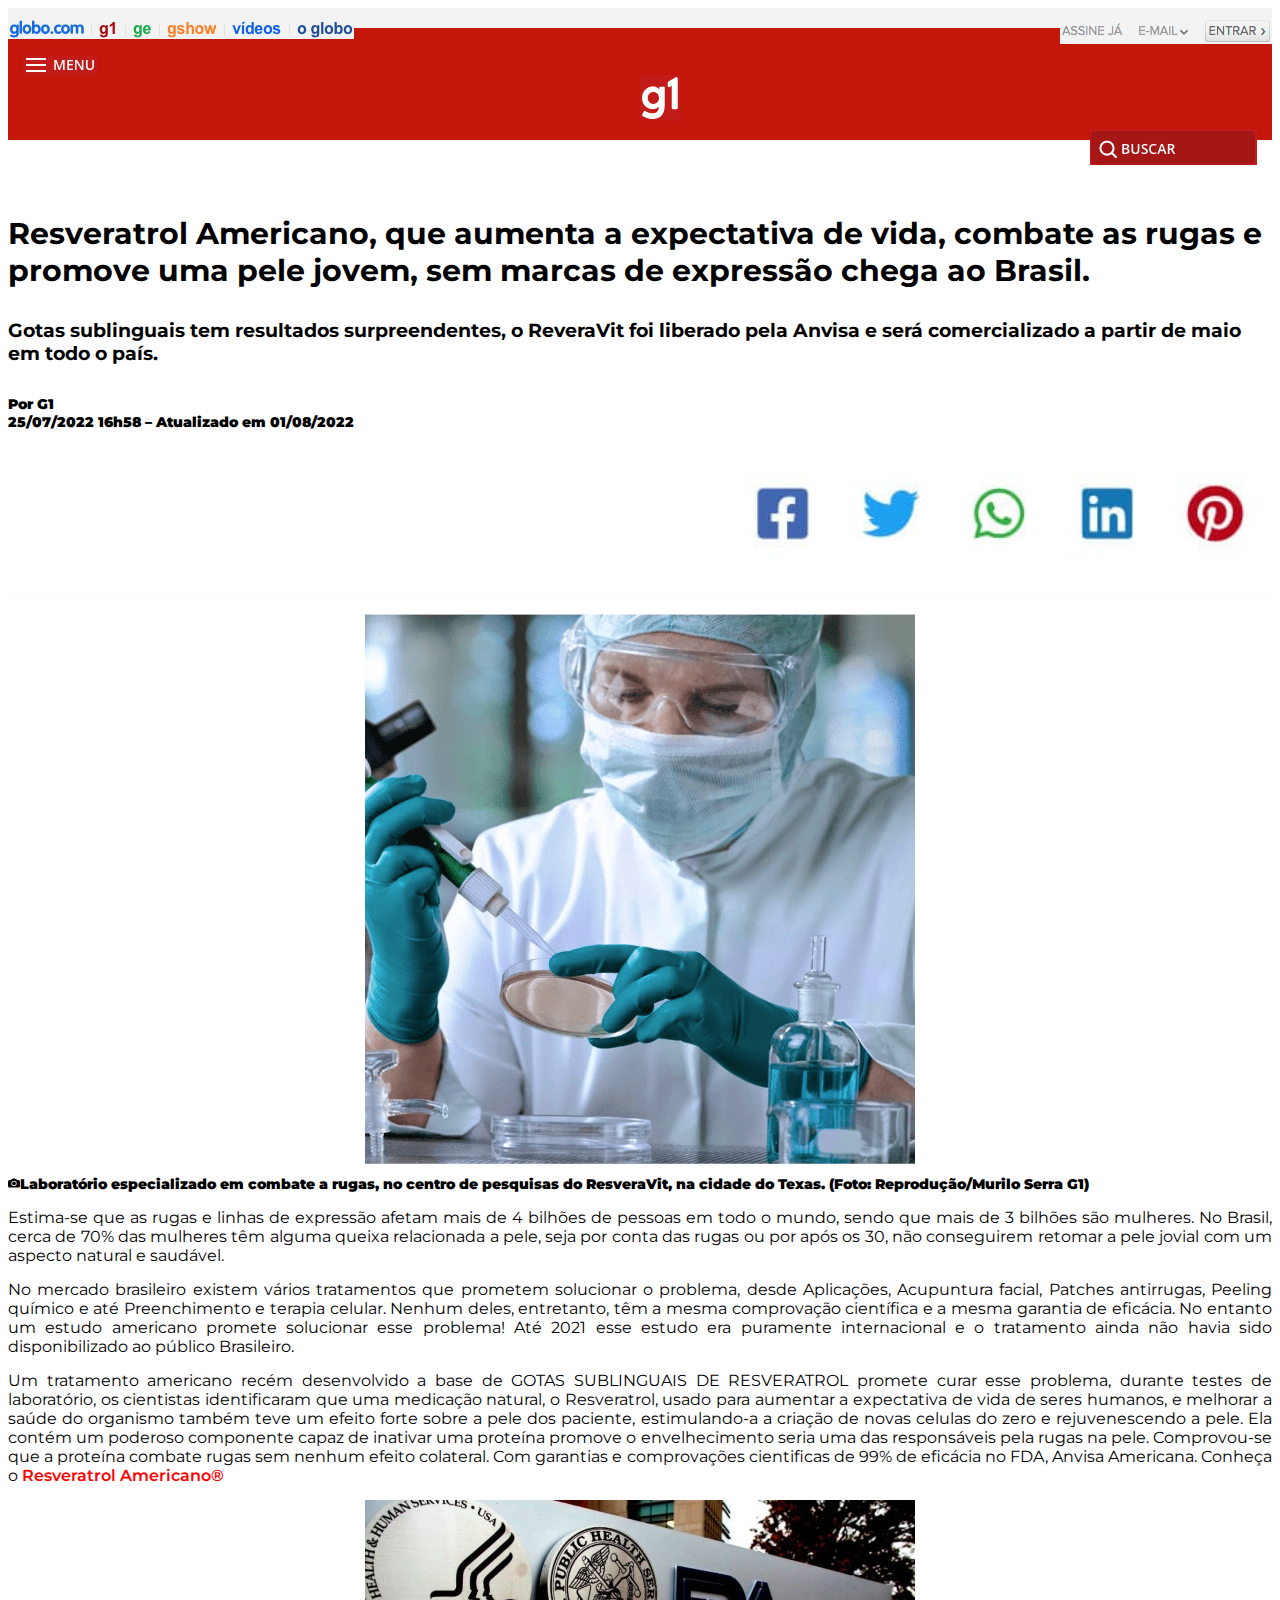
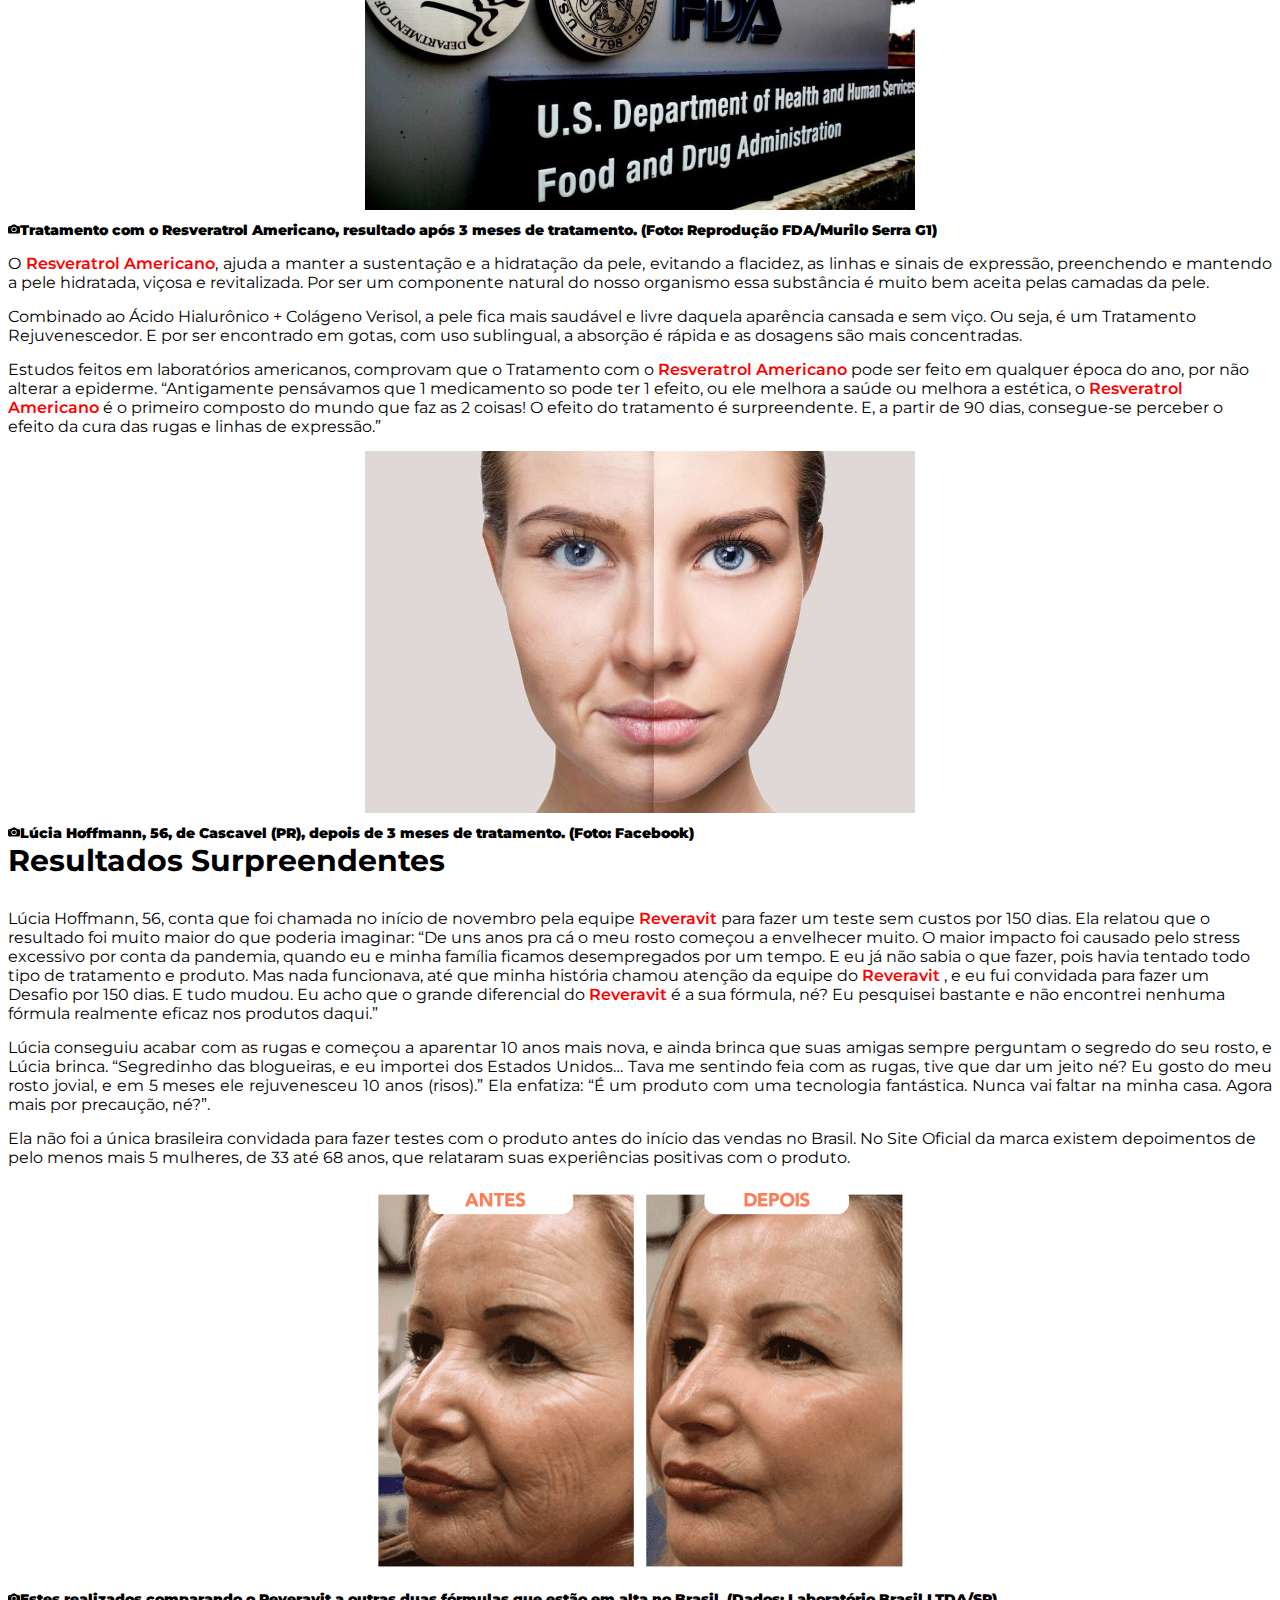
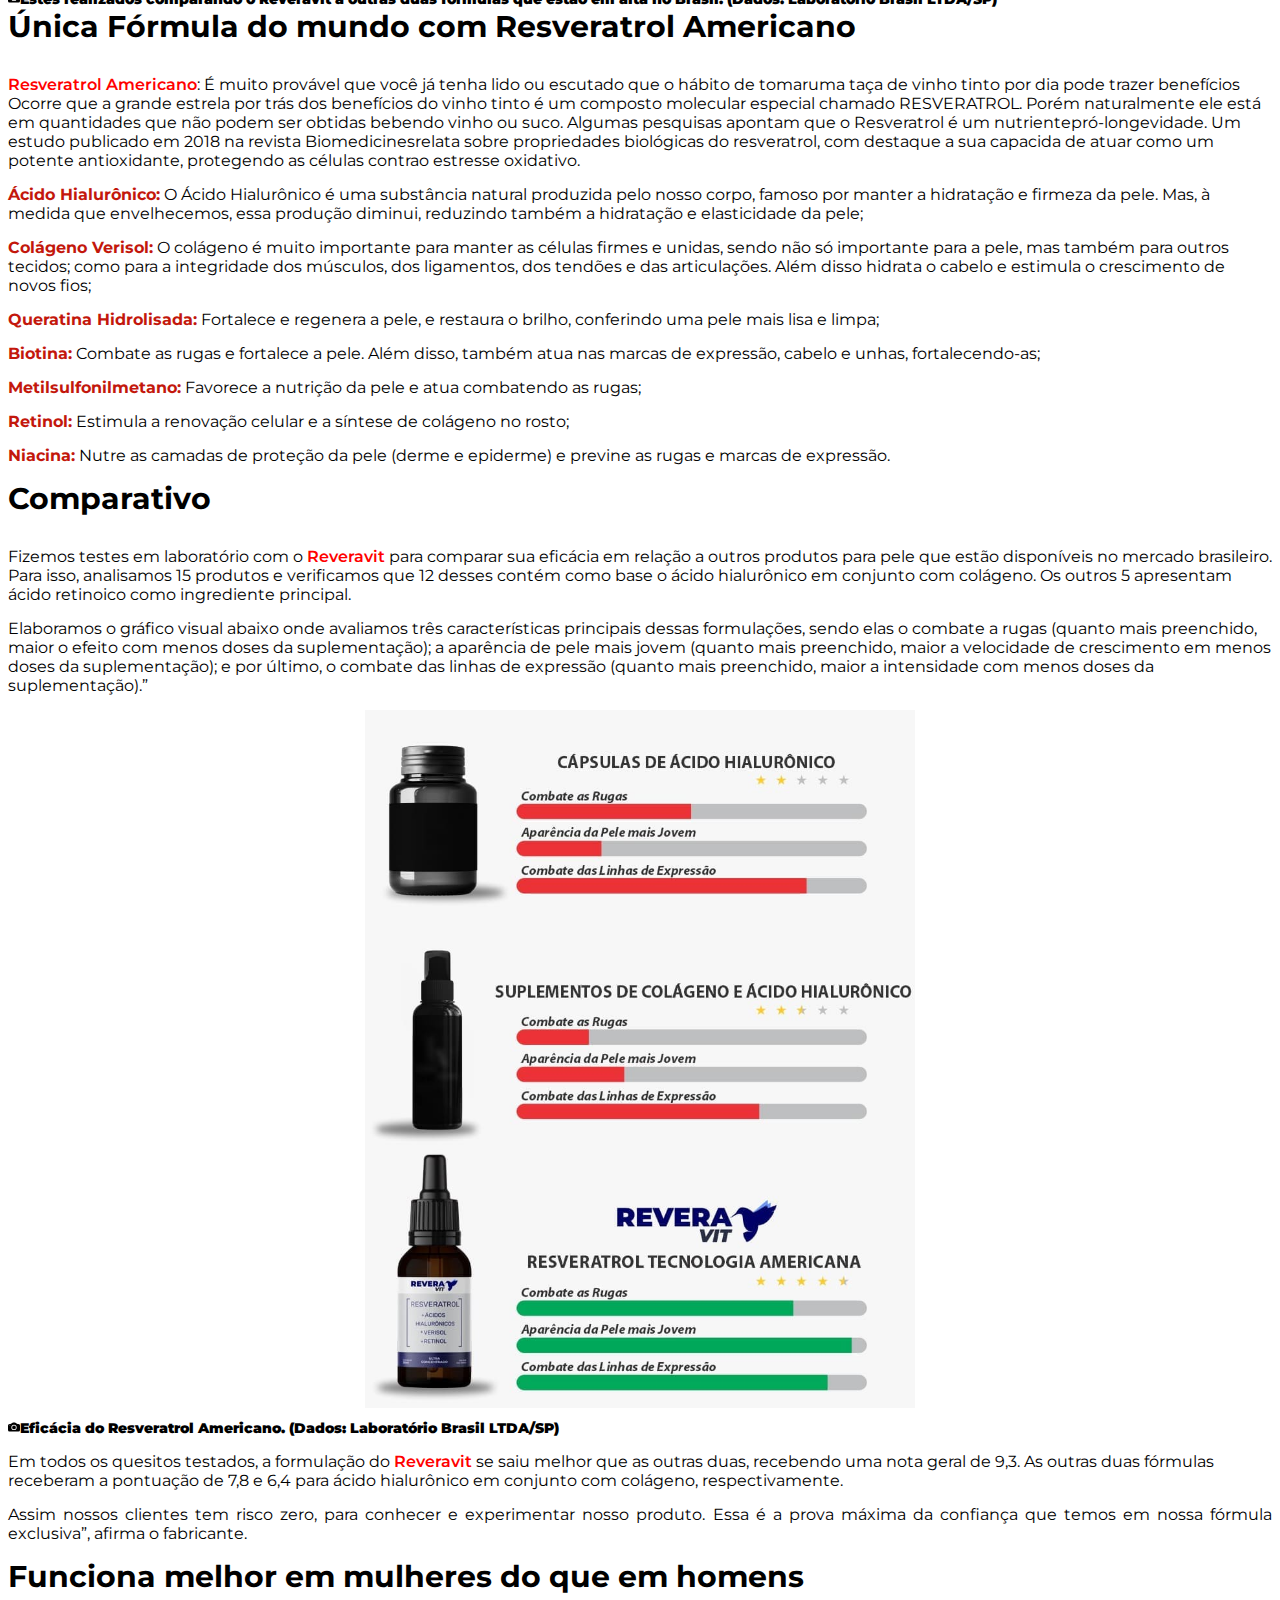
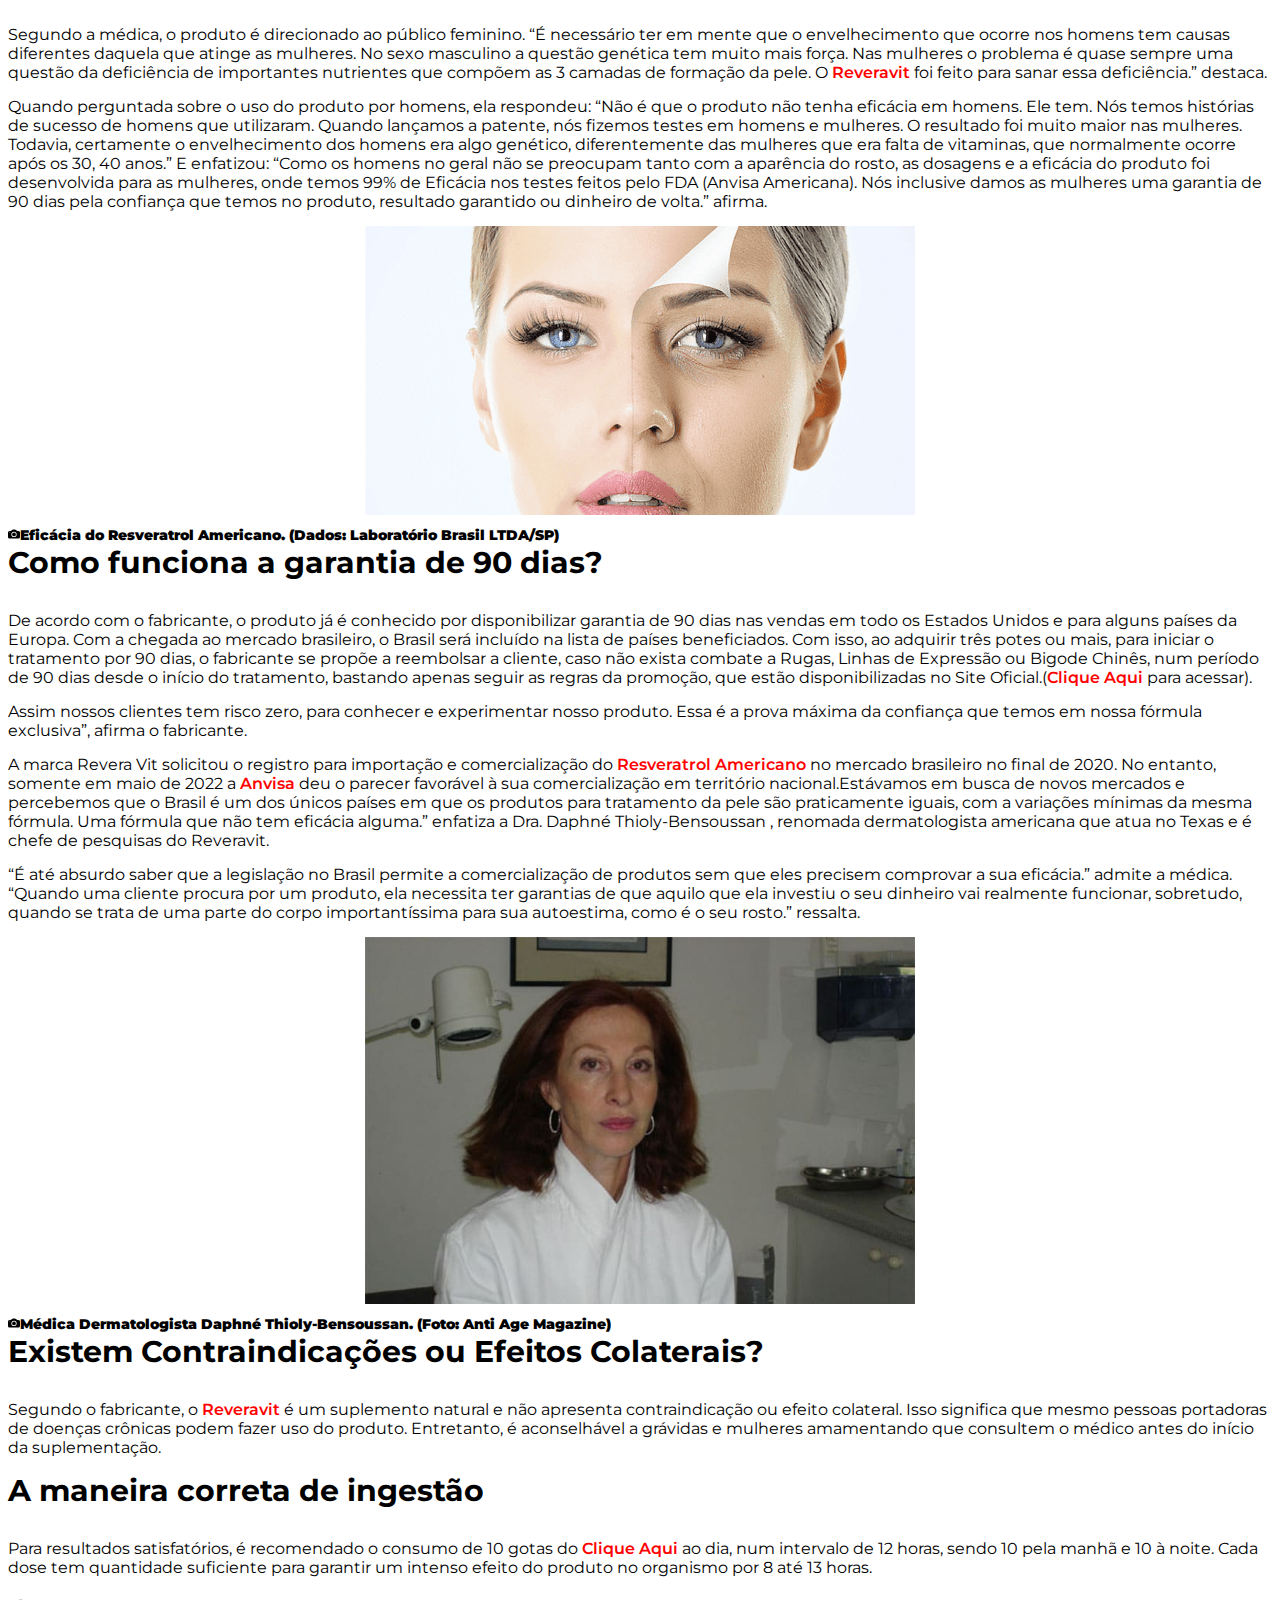
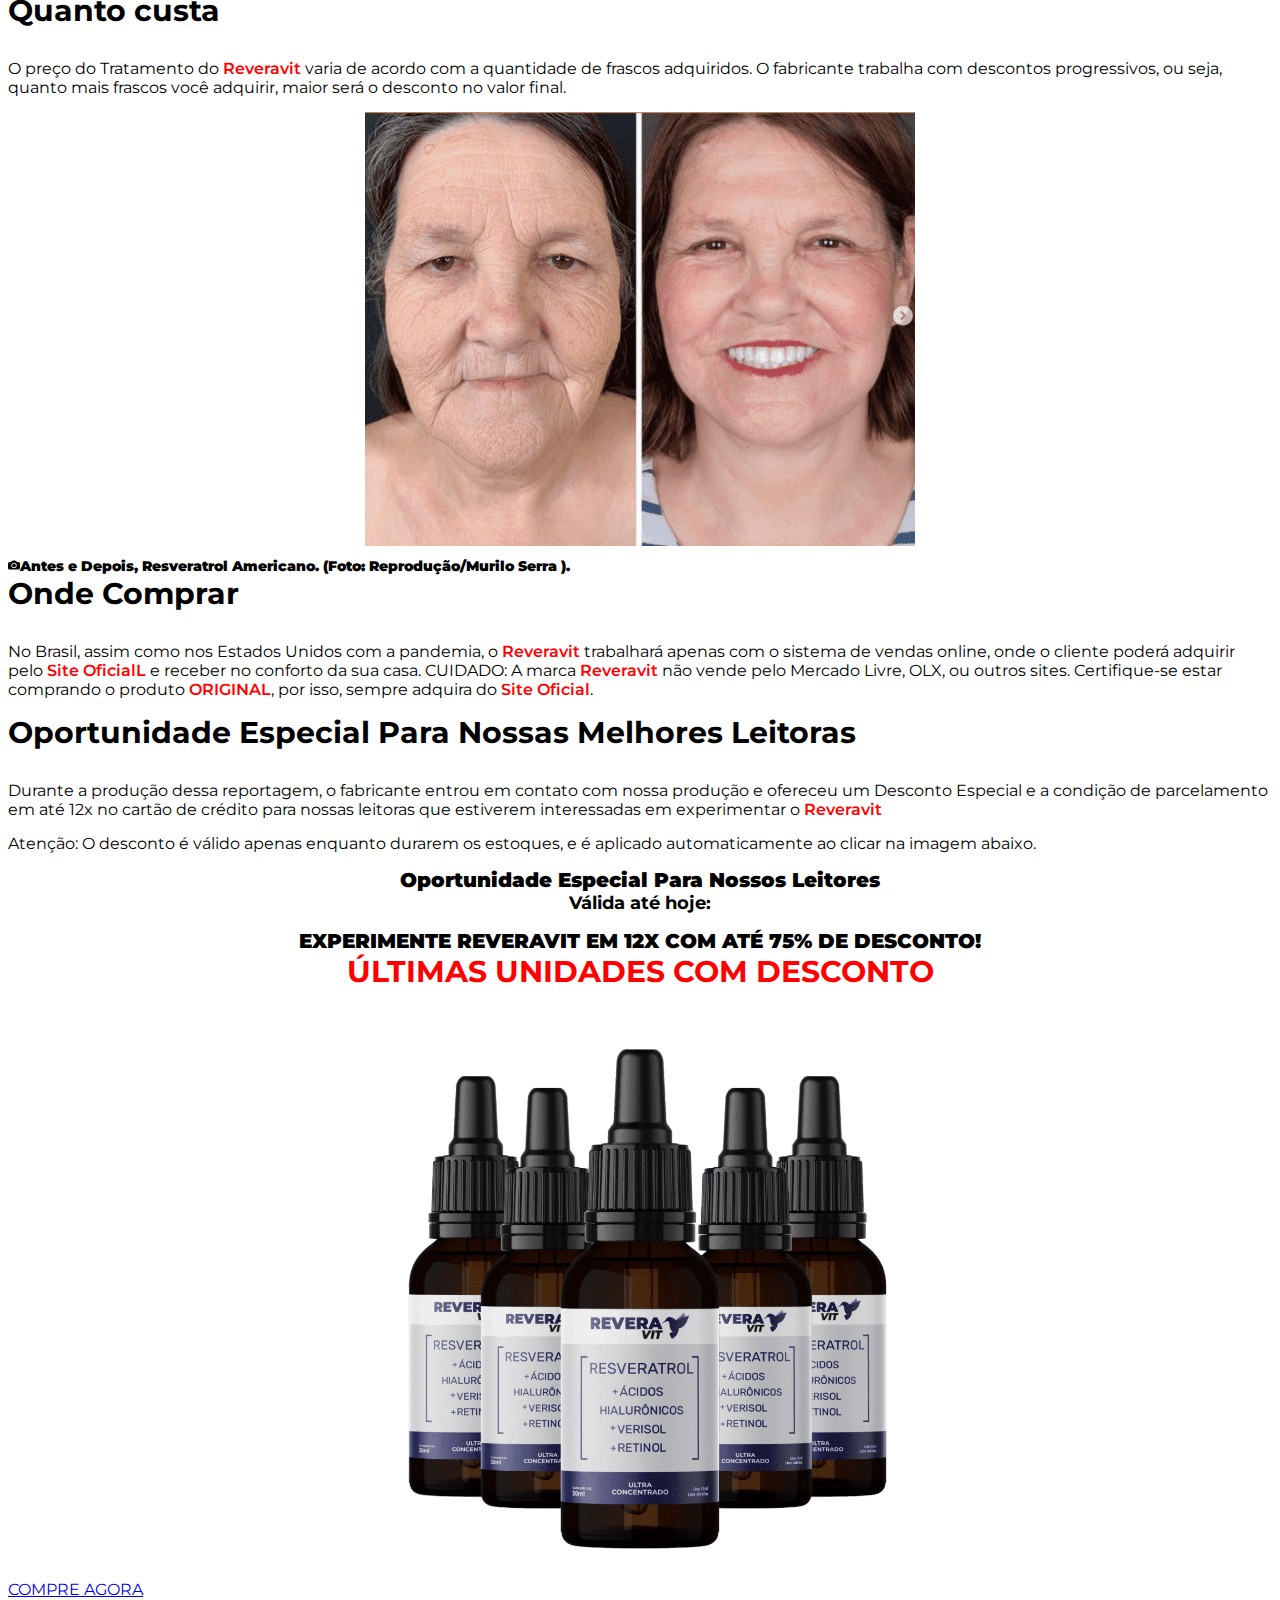
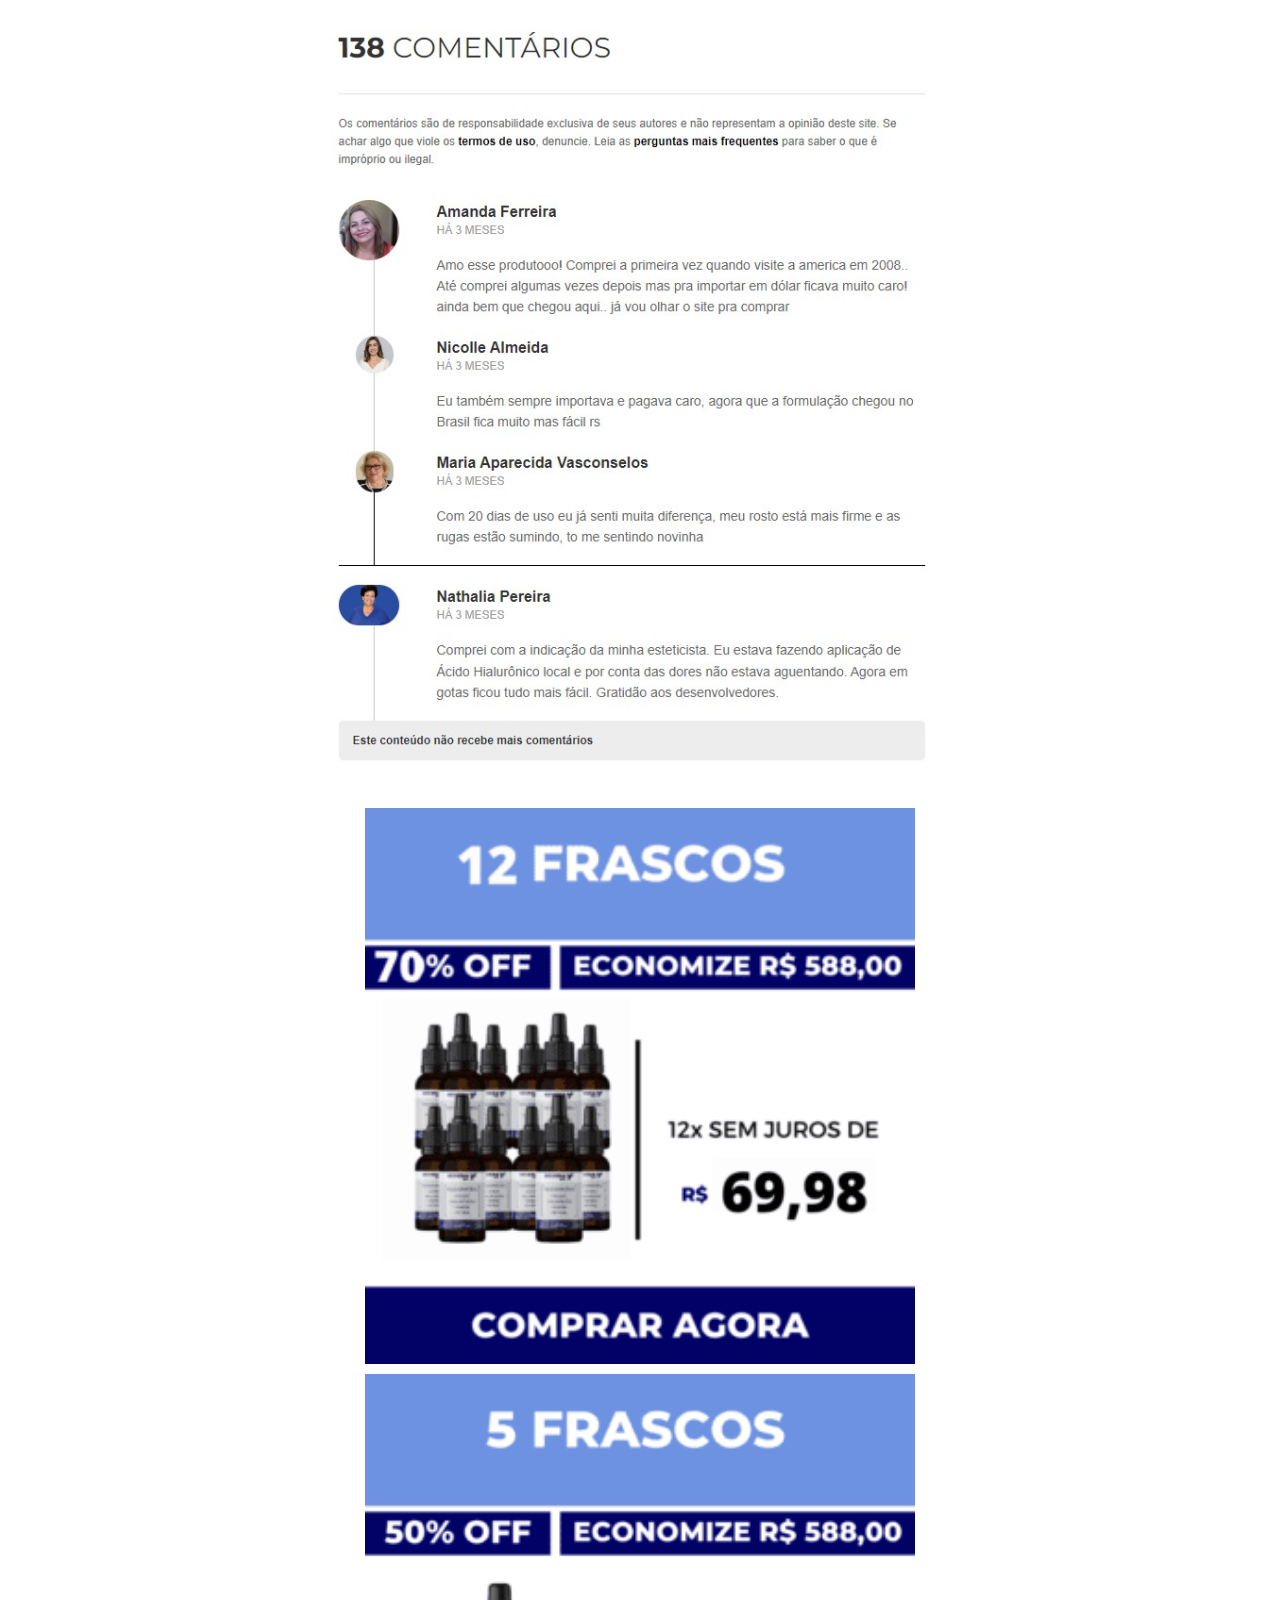
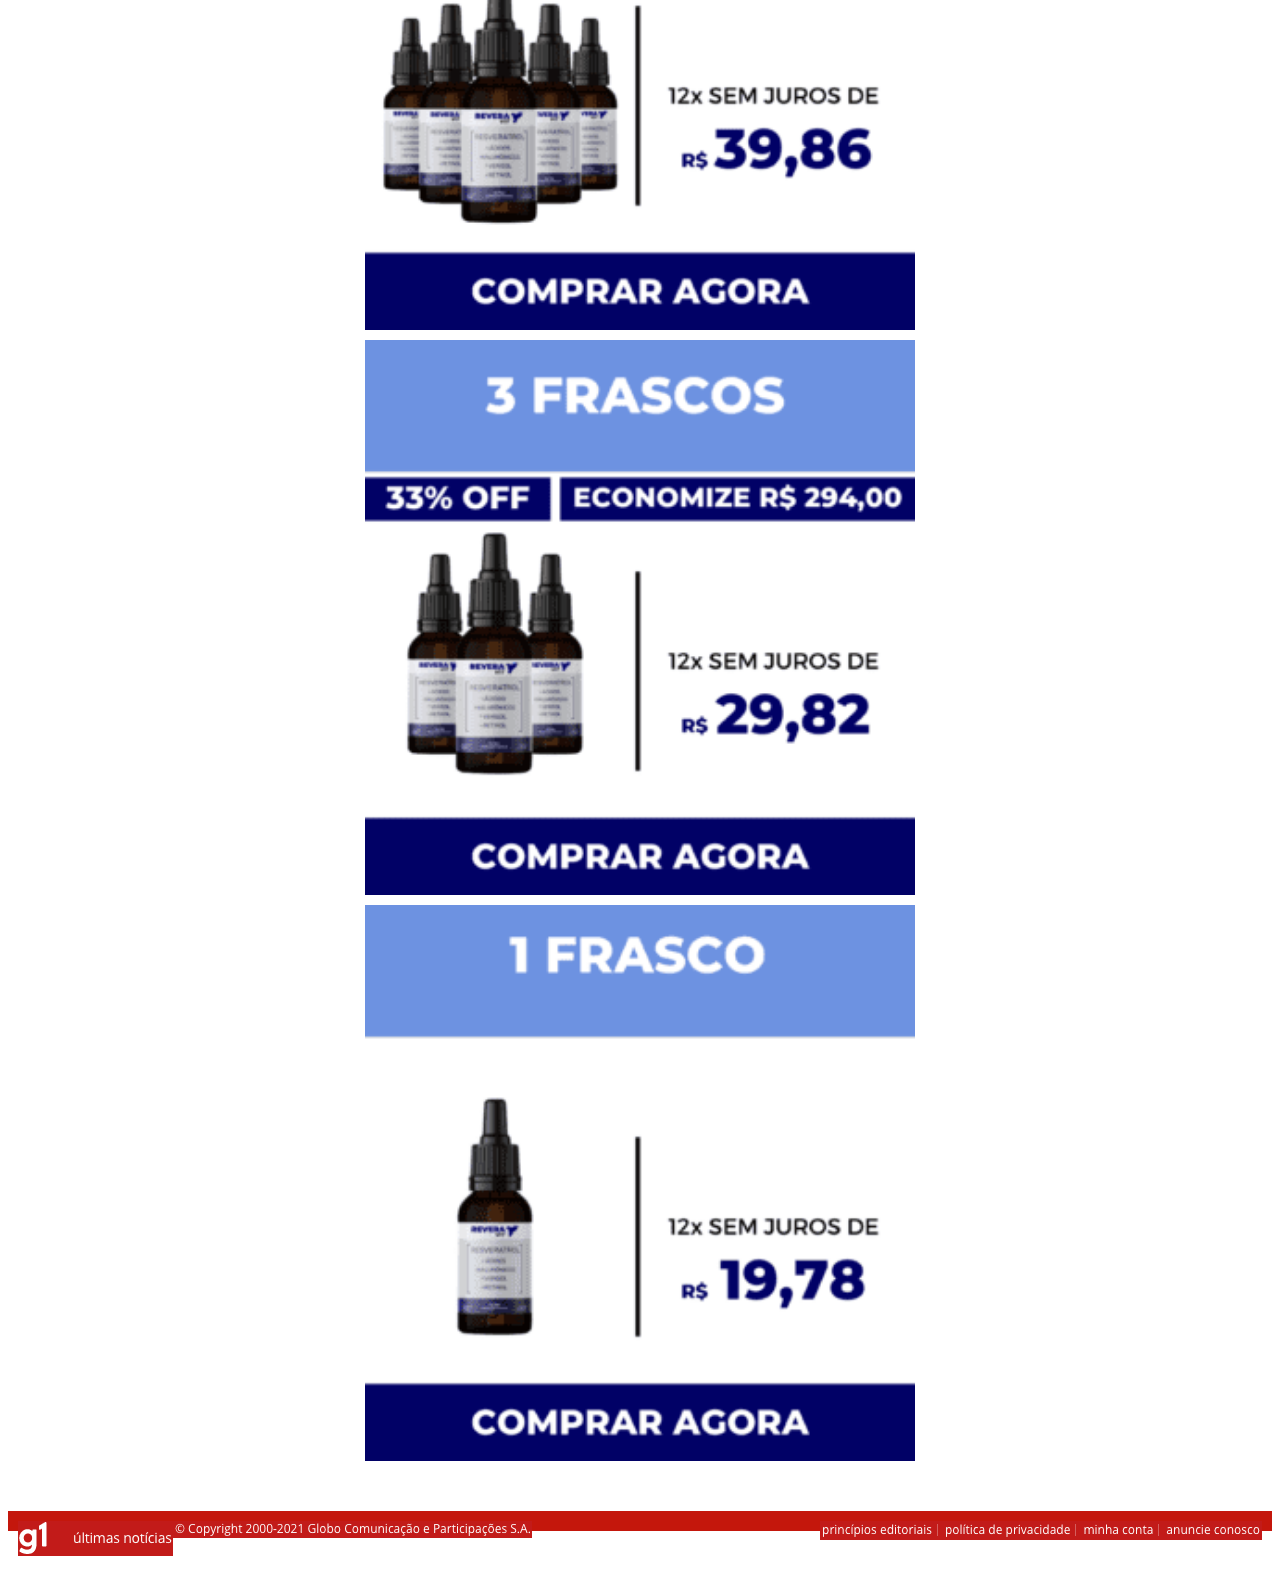
==== g1/index.html @ afce0427 "Update index.html" ====
<!doctype html>
<html>
<head>
<meta charset="UTF-8">
<meta name="viewport" content="width=device-width, initial-scale=1">
<link rel="shortcut icon" type="image/png" href="favicon.png"/>
<title>G1 Globo - Bem estar</title>
<link href="assets/style.css" rel="stylesheet" type="text/css" media="all">
<!-- Bootstrap !-->
<link href="https://cdn.jsdelivr.net/npm/bootstrap@5.0.0/dist/css/bootstrap.min.css" rel="stylesheet" integrity="sha384-wEmeIV1mKuiNpC+IOBjI7aAzPcEZeedi5yW5f2yOq55WWLwNGmvvx4Um1vskeMj0" crossorigin="anonymous">
<!-- Bootstrap !-->
<link rel="preconnect" href="https://fonts.gstatic.com">
<link href="https://fonts.googleapis.com/css2?family=Montserrat:ital,wght@0,100;0,200;0,300;0,400;0,500;0,600;0,700;0,800;0,900;1,100;1,200;1,300;1,400;1,500;1,600;1,700;1,800;1,900&display=swap" rel="stylesheet">	
</head>
	
<!-- HFCM by 99 Robots - Snippet # 2: TRAQUEAMENTO ADV -->
<script src="https://code.jquery.com/jquery-3.6.0.slim.min.js"> </script>
<script>
    function parseQuery(qstr) {
    var query = {};
    var a = (qstr[0] === '?' ? qstr.substr(1) : qstr).split('&');
    for (var i = 0; i < a.length; i++) {
    var b = a[i].split('=');
    query[decodeURIComponent(b[0])] = decodeURIComponent(b[1] || '');
    }
    return query;
    }
    function encodeQuery(obj) {
    var str = [];
    for (var p in obj)
    if (obj.hasOwnProperty(p)) {
    str.push(encodeURIComponent(p) + "=" + encodeURIComponent(obj[p]));
    }
    return str.join("&");
    }
    function addQueryParameterToDomain(key, value) {
    var links = document.querySelectorAll('a[href]'),
    linksLength = links.length,
    index,
    queryIndex,
    queryString,
    query,
    url,
    domain,
    colonSlashSlash;
    for (index = 0; index < linksLength; ++index) {
    url = links[index].href,
    queryIndex = url.indexOf('?'),
    colonSlashSlash = url.indexOf('://');
    domain = url.substring(colonSlashSlash + 3);
    domain = domain.substring(0, domain.indexOf('/'));
    if (queryIndex === -1) {
    url += '?' + key + '=' + value;
    } else {
    queryString = url.substring(queryIndex);
    url = url.substring(0, queryIndex);
    query = parseQuery(queryString);
    query[key] = value;
    url += '?' + encodeQuery(query);
    }
    links[index].href = url;
    }
    }
    function addQuery(item) {
    var arr = item.split('=');
    if(arr[0] != null && arr[1] != undefined) {
    addQueryParameterToDomain(arr[0], arr[1]);
    }
    }
    jQuery(function() {
    var url = window.location.search.replace("?", "");
    var itens = url.split('&');
    itens.forEach(addQuery);
    });
</script>
	
<!-- Global site tag (gtag.js) - Google Analytics -->
<script async src="https://www.googletagmanager.com/gtag/js?id=UA-238403263-1"></script>
<script>
  window.dataLayer = window.dataLayer || [];
  function gtag(){dataLayer.push(arguments);}
  gtag('js', new Date());

  gtag('config', 'UA-238403263-1');
</script>
<!-- Google Analytics !-->
	
<body>
	
<header class="topo" id="topo">
	
	<!-- Cabeçalho 01 - Menus Glogo !-->
	<section class="topo-01">
		<div class="container">
			<div class="row">
				
			<div class="col-md-6 col-lg-6 col-sm-6">
				<a href="https://blog-bemestarnatural.online/"><img src="img/m1.png" class="img-fluid m1-img"></a>
			</div>
				
			<div class="col-md-6 col-lg-6 col-sm-6">
				<a href="https://blog-bemestarnatural.online/"><img src="img/m2.png" class="img-fluid m2-img"></a>
			</div>
				
			</div>
		</div>
	</section>
	<!-- Cabeçalho 01 - Menus Glogo !-->
	
	<!-- Cabeçalho 02 - Nome do programa !-->
	<section class="topo-02">
		<div class="container">
			<div class="row">
				
				<div class="col-md-4 col-lg-4 col-sm-4 col-xs-4 item-topo-02">
					<a href="https://blog-bemestarnatural.online/"><img src="img/m3.png" class="img-fluid m3-img"></a>
				</div>
				
				<div class="col-md-4 col-lg-4 col-sm-4 col-xs-4 item-topo-02">
					<a href="https://blog-bemestarnatural.online/"><img src="img/m4.png" class="img-fluid m4-img"></a>
				</div>
				
				<div class="col-md-4 col-lg-4 col-sm-4 col-xs-4 item-topo-02">
					<a href="https://blog-bemestarnatural.online/"><img src="img/m5.png" class="img-fluid m5-img"></a>
				</div>
				
			</div>
		</div>
	</section>
	<!-- Cabeçalho 02 - Nome do programa !-->
	
</header>
	
<section class="conteudo" id="conteudo">
	<div class="container">
		<div class="row">
			
			<!-- Conteúdo da matéria !-->
			<div class="col-md-12 col-lg-12 col-sm-12">
				<!-- Matéria !-->
				<section class="materia" id="materia">
					<h1>Resveratrol Americano, que aumenta a expectativa de vida, combate as rugas e promove uma pele jovem, sem marcas de expressão chega ao Brasil.</h1>
					<h3>Gotas sublinguais tem resultados surpreendentes, o ReveraVit foi liberado pela Anvisa e será comercializado a partir de maio em todo o país.</h3>
					<div class="separate-materia">
						<span><strong>Por G1</strong><br>25/07/2022 16h58 – Atualizado em 01/08/2022</span>
						<img width="100%" height="auto" src="img/social-icons.jpg" class="social-icons img-fluid">
					</div>
					<img width="100%" height="auto" src="img/img1.png" class="img-materia img-fluid">
					<span><svg xmlns="http://www.w3.org/2000/svg" width="12" height="12" fill="currentColor" class="bi bi-camera-fill" viewBox="0 0 16 16">
  <path d="M10.5 8.5a2.5 2.5 0 1 1-5 0 2.5 2.5 0 0 1 5 0z"/>
  <path d="M2 4a2 2 0 0 0-2 2v6a2 2 0 0 0 2 2h12a2 2 0 0 0 2-2V6a2 2 0 0 0-2-2h-1.172a2 2 0 0 1-1.414-.586l-.828-.828A2 2 0 0 0 9.172 2H6.828a2 2 0 0 0-1.414.586l-.828.828A2 2 0 0 1 3.172 4H2zm.5 2a.5.5 0 1 1 0-1 .5.5 0 0 1 0 1zm9 2.5a3.5 3.5 0 1 1-7 0 3.5 3.5 0 0 1 7 0z"/>
</svg>Laboratório especializado em combate a rugas, no centro de pesquisas do ResveraVit, na cidade do Texas. (Foto: Reprodução/Murilo Serra G1)</span>
					<p>Estima-se que as rugas e linhas de expressão afetam mais de 4 bilhões de pessoas em todo o mundo, sendo que mais de 3 bilhões são mulheres. No Brasil, cerca de 70% das mulheres têm alguma queixa relacionada a pele, seja por conta das rugas ou por após os 30, não conseguirem retomar a pele jovial com um aspecto natural e saudável.</p>
					<p>No mercado brasileiro existem vários tratamentos que prometem solucionar o problema, desde Aplicações, Acupuntura facial, Patches antirrugas, Peeling químico e até Preenchimento e terapia celular. Nenhum deles, entretanto, têm a mesma comprovação científica e a mesma garantia de eficácia. No entanto um estudo americano promete solucionar esse problema! Até 2021 esse estudo era puramente internacional e o tratamento ainda não havia sido disponibilizado ao público Brasileiro.

</p>
					<p>Um tratamento americano recém desenvolvido a base de GOTAS SUBLINGUAIS DE RESVERATROL promete curar esse problema, durante testes de laboratório, os cientistas identificaram que uma medicação natural, o Resveratrol, usado para aumentar a expectativa de vida de seres humanos, e melhorar a saúde do organismo também teve um efeito forte sobre a pele dos paciente, estimulando-a a criação de novas celulas do zero e rejuvenescendo a pele. Ela contém um poderoso componente capaz de inativar uma proteína promove o envelhecimento seria uma das responsáveis pela rugas na pele. Comprovou-se que a proteína combate rugas sem nenhum efeito colateral. Com garantias e comprovações cientificas de 99% de eficácia no FDA, Anvisa Americana. Conheça o <a href="https://blog-bemestarnatural.online/" style="text-decoration:none"><font color="red">Resveratrol Americano®</font></a></p>
					<img width="100%" height="auto" src="img/img2.jpg" class="img-materia img-fluid">
					<span><svg xmlns="http://www.w3.org/2000/svg" width="12" height="12" fill="currentColor" class="bi bi-camera-fill" viewBox="0 0 16 16">
  <path d="M10.5 8.5a2.5 2.5 0 1 1-5 0 2.5 2.5 0 0 1 5 0z"/>
  <path d="M2 4a2 2 0 0 0-2 2v6a2 2 0 0 0 2 2h12a2 2 0 0 0 2-2V6a2 2 0 0 0-2-2h-1.172a2 2 0 0 1-1.414-.586l-.828-.828A2 2 0 0 0 9.172 2H6.828a2 2 0 0 0-1.414.586l-.828.828A2 2 0 0 1 3.172 4H2zm.5 2a.5.5 0 1 1 0-1 .5.5 0 0 1 0 1zm9 2.5a3.5 3.5 0 1 1-7 0 3.5 3.5 0 0 1 7 0z"/>
</svg>Tratamento com o Resveratrol Americano, resultado após 3 meses de tratamento. (Foto: Reprodução FDA/Murilo Serra G1)</span>
					<p>O <a href="https://blog-bemestarnatural.online/" style="text-decoration:none"><font color="red">Resveratrol Americano</font></a>, ajuda a manter a sustentação e a hidratação da pele, evitando a flacidez, as linhas e sinais de expressão, preenchendo e mantendo a pele hidratada, viçosa e revitalizada. Por ser um componente natural do nosso organismo essa substância é muito bem aceita pelas camadas da pele.</p>
					<p style="text-align: left;">Combinado ao Ácido Hialurônico + Colágeno Verisol, a pele fica mais saudável e livre daquela aparência cansada e sem viço. Ou seja, é um Tratamento Rejuvenescedor. E por ser encontrado em gotas, com uso sublingual, a absorção é rápida e as dosagens são mais concentradas.</p>
					<p style="text-align: left;">Estudos feitos em laboratórios americanos, comprovam que o Tratamento com o <a href="https://blog-bemestarnatural.online/" style="text-decoration:none"><font color="red">Resveratrol Americano</font></a> pode ser feito em qualquer época do ano, por não alterar a epiderme. “Antigamente pensávamos que 1 medicamento so pode ter 1 efeito, ou ele melhora a saúde ou melhora a estética, o <a href="https://blog-bemestarnatural.online/" style="text-decoration:none"><font color="red">Resveratrol Americano</font></a> é o primeiro composto do mundo que faz as 2 coisas! O efeito do tratamento é surpreendente. E, a partir de 90 dias, consegue-se perceber o efeito da cura das rugas e linhas de expressão.”</p>					
					<img src="img/img3.jpg" width="100%" height="100%" alt="Foto Matéria" class="img-materia img-fluid">
					<span><svg xmlns="http://www.w3.org/2000/svg" width="12" height="12" fill="currentColor" class="bi bi-camera-fill" viewBox="0 0 16 16">
  <path d="M10.5 8.5a2.5 2.5 0 1 1-5 0 2.5 2.5 0 0 1 5 0z"/>
  <path d="M2 4a2 2 0 0 0-2 2v6a2 2 0 0 0 2 2h12a2 2 0 0 0 2-2V6a2 2 0 0 0-2-2h-1.172a2 2 0 0 1-1.414-.586l-.828-.828A2 2 0 0 0 9.172 2H6.828a2 2 0 0 0-1.414.586l-.828.828A2 2 0 0 1 3.172 4H2zm.5 2a.5.5 0 1 1 0-1 .5.5 0 0 1 0 1zm9 2.5a3.5 3.5 0 1 1-7 0 3.5 3.5 0 0 1 7 0z"/>
</svg>Lúcia Hoffmann, 56, de Cascavel (PR), depois de 3 meses de tratamento. (Foto: Facebook)</span>
					<h1>Resultados Surpreendentes</h1>
					<p style="text-align: left;">Lúcia Hoffmann, 56, conta que foi chamada no início de novembro pela equipe <a href="https://blog-bemestarnatural.online/" style="text-decoration:none"><font color="red">Reveravit</font></a> para fazer um teste sem custos por 150 dias. Ela relatou que o resultado foi muito maior do que poderia imaginar: “De uns anos pra cá o meu rosto começou a envelhecer muito. O maior impacto foi causado pelo stress excessivo por conta da pandemia, quando eu e minha família ficamos desempregados por um tempo. E eu já não sabia o que fazer, pois havia tentado todo tipo de tratamento e produto. Mas nada funcionava, até que minha história chamou atenção da equipe do <a href="https://blog-bemestarnatural.online/" style="text-decoration:none"><font color="red">Reveravit</font></a> , e eu fui convidada para fazer um Desafio por 150 dias. E tudo mudou. Eu acho que o grande diferencial do <a href="https://blog-bemestarnatural.online/" style="text-decoration:none"><font color="red">Reveravit</font></a> é a sua fórmula, né? Eu pesquisei bastante e não encontrei nenhuma fórmula realmente eficaz nos produtos daqui.”</p>
                                      <p>Lúcia conseguiu acabar com as rugas e começou a aparentar 10 anos mais nova, e ainda brinca que suas amigas sempre perguntam o segredo do seu rosto, e Lúcia brinca. “Segredinho das blogueiras, e eu importei dos Estados Unidos… Tava me sentindo feia com as rugas, tive que dar um jeito né? Eu gosto do meu rosto jovial, e em 5 meses ele rejuvenesceu 10 anos (risos).” Ela enfatiza: “É um produto com uma tecnologia fantástica. Nunca vai faltar na minha casa. Agora mais por precaução, né?”.</p>
					<p style="text-align: left;">Ela não foi a única brasileira convidada para fazer testes com o produto antes do início das vendas no Brasil. No Site Oficial da marca existem depoimentos de pelo menos mais 5 mulheres, de 33 até 68 anos, que relataram suas experiências positivas com o produto.</p>
					<img src="img/img5.png" width="100%" height="100%" alt="Foto Matéria" class="img-materia img-fluid">
                                        <span><svg xmlns="http://www.w3.org/2000/svg" width="12" height="12" fill="currentColor" class="bi bi-camera-fill" viewBox="0 0 16 16">
  <path d="M10.5 8.5a2.5 2.5 0 1 1-5 0 2.5 2.5 0 0 1 5 0z"/>
  <path d="M2 4a2 2 0 0 0-2 2v6a2 2 0 0 0 2 2h12a2 2 0 0 0 2-2V6a2 2 0 0 0-2-2h-1.172a2 2 0 0 1-1.414-.586l-.828-.828A2 2 0 0 0 9.172 2H6.828a2 2 0 0 0-1.414.586l-.828.828A2 2 0 0 1 3.172 4H2zm.5 2a.5.5 0 1 1 0-1 .5.5 0 0 1 0 1zm9 2.5a3.5 3.5 0 1 1-7 0 3.5 3.5 0 0 1 7 0z"/>
</svg>Estes realizados comparando o Reveravit a outras duas fórmulas que estão em alta no Brasil. (Dados: Laboratório Brasil LTDA/SP)</span>
                                        <h1>Única Fórmula do mundo com Resveratrol Americano</h1>
					<p style="text-align: left;"><a href="https://blog-bemestarnatural.online/" style="text-decoration:none"><font color="red">Resveratrol Americano</font></a>: É muito provável que você já tenha lido ou escutado que o hábito de tomaruma taça de vinho tinto por dia pode trazer benefícios Ocorre que a grande estrela por trás dos benefícios do vinho tinto é um composto molecular especial chamado RESVERATROL. Porém naturalmente ele está em quantidades que não podem ser obtidas bebendo vinho ou suco. Algumas pesquisas apontam que o Resveratrol é um nutrientepró-longevidade. Um estudo publicado em 2018 na revista Biomedicinesrelata sobre propriedades biológicas do resveratrol, com destaque a sua capacida de atuar como um potente antioxidante, protegendo as células contrao estresse oxidativo.</p>
                                        <p style="text-align: left;"><b>Ácido Hialurônico:</b> O Ácido Hialurônico é uma substância natural produzida pelo nosso corpo, famoso por manter a hidratação e firmeza da pele. Mas, à medida que envelhecemos, essa produção diminui, reduzindo também a hidratação e elasticidade da pele;</p>
                                        <p style="text-align: left;"><b>Colágeno Verisol:</b> O colágeno é muito importante para manter as células firmes e unidas, sendo não só importante para a pele, mas também para outros tecidos; como para a integridade dos músculos, dos ligamentos, dos tendões e das articulações. Além disso hidrata o cabelo e estimula o crescimento de novos fios;</p>
                                        <p style="text-align: left;"><b>Queratina Hidrolisada:</b> Fortalece e regenera a pele, e restaura o brilho, conferindo uma pele mais lisa e limpa; </p>
                                        <p style="text-align: left;"><b>Biotina:</b> Combate as rugas e fortalece a pele. Além disso, também atua nas marcas de expressão, cabelo e unhas, fortalecendo-as;</p>
                                        <p style="text-align: left;"><b>Metilsulfonilmetano:</b> Favorece a nutrição da pele e atua combatendo as rugas;</p>
                                        <p style="text-align: left;"><b>Retinol:</b> Estimula a renovação celular e a síntese de colágeno no rosto; </p>
                                        <p style="text-align: left;"><b>Niacina:</b> Nutre as camadas de proteção da pele (derme e epiderme) e previne as rugas e marcas de expressão.</p>
                                        <h1>Comparativo</h1>
                                        <p style="text-align: left;">Fizemos testes em laboratório com o <a href="https://blog-bemestarnatural.online/" style="text-decoration:none"><font color="red">Reveravit</font></a> para comparar sua eficácia em relação a outros produtos para pele que estão disponíveis no mercado brasileiro. Para isso, analisamos 15 produtos e verificamos que 12 desses contém como base o ácido hialurônico em conjunto com colágeno. Os outros 5 apresentam ácido retinoico como ingrediente principal.</p>
                                        <p style="text-align: left;">Elaboramos o gráfico visual abaixo onde avaliamos três características principais dessas formulações, sendo elas o combate a rugas (quanto mais preenchido, maior o efeito com menos doses da suplementação); a aparência de pele mais jovem (quanto mais preenchido, maior a velocidade de crescimento em menos doses da suplementação); e por último, o combate das linhas de expressão  (quanto mais preenchido, maior a intensidade com menos doses da suplementação).”</p>
					<a href="https://blog-bemestarnatural.online/"><img src="img/img6.jpg" width="100%" height="100%" alt="Foto Matéria" class="img-materia img-fluid"></a>
					<span><svg xmlns="http://www.w3.org/2000/svg" width="12" height="12" fill="currentColor" class="bi bi-camera-fill" viewBox="0 0 16 16">
  <path d="M10.5 8.5a2.5 2.5 0 1 1-5 0 2.5 2.5 0 0 1 5 0z"/>
  <path d="M2 4a2 2 0 0 0-2 2v6a2 2 0 0 0 2 2h12a2 2 0 0 0 2-2V6a2 2 0 0 0-2-2h-1.172a2 2 0 0 1-1.414-.586l-.828-.828A2 2 0 0 0 9.172 2H6.828a2 2 0 0 0-1.414.586l-.828.828A2 2 0 0 1 3.172 4H2zm.5 2a.5.5 0 1 1 0-1 .5.5 0 0 1 0 1zm9 2.5a3.5 3.5 0 1 1-7 0 3.5 3.5 0 0 1 7 0z"/>
</svg>Eficácia do Resveratrol Americano. (Dados: Laboratório Brasil LTDA/SP)</span>
					<p style="text-align: left;">Em todos os quesitos testados, a formulação do <a href="https://blog-bemestarnatural.online/" style="text-decoration:none"><font color="red">Reveravit</font></a> se saiu melhor que as outras duas, recebendo uma nota geral de 9,3. As outras duas fórmulas receberam a pontuação de 7,8 e 6,4 para ácido hialurônico em conjunto com colágeno, respectivamente.</p>
                                        <p style="text-aling: left;">Assim nossos clientes tem risco zero, para conhecer e experimentar nosso produto. Essa é a prova máxima da confiança que temos em nossa fórmula exclusiva”, afirma o fabricante.</p>
					<h1>Funciona melhor em mulheres do que em homens</h1>
					<p style="text-align: left;">Segundo a médica, o produto é direcionado ao público feminino. “É necessário ter em mente que o envelhecimento que ocorre nos homens tem causas diferentes daquela que atinge as mulheres. No sexo masculino a questão genética tem muito mais força. Nas mulheres o problema é quase sempre uma questão da deficiência de importantes nutrientes que compõem as 3 camadas de formação da pele. O <a href="https://blog-bemestarnatural.online/" style="text-decoration:none"><font color="red">Reveravit</font></a> foi feito para sanar essa deficiência.” destaca.</p>
                                        <p style="text-align: left;">Quando perguntada sobre o uso do produto por homens, ela respondeu: “Não é que o produto não tenha eficácia em homens. Ele tem. Nós temos histórias de sucesso de homens que utilizaram. Quando lançamos a patente, nós fizemos testes em homens e mulheres. O resultado foi muito maior nas mulheres. Todavia, certamente o envelhecimento dos homens era algo genético, diferentemente das mulheres que era falta de vitaminas, que normalmente ocorre após os 30, 40 anos.” E enfatizou: “Como os homens no geral não se preocupam tanto com a aparência do rosto, as dosagens e a eficácia do produto foi desenvolvida para as mulheres, onde temos 99% de Eficácia nos testes feitos pelo FDA (Anvisa Americana). Nós inclusive damos as mulheres uma garantia de 90 dias pela confiança que temos no produto, resultado garantido ou dinheiro de volta.” afirma.</p>
                                        <img src="img/s.png" width="100%" height="100%" alt="Foto Matéria" class="img-materia img-fluid">
                                        <span><svg xmlns="http://www.w3.org/2000/svg" width="12" height="12" fill="currentColor" class="bi bi-camera-fill" viewBox="0 0 16 16">
  <path d="M10.5 8.5a2.5 2.5 0 1 1-5 0 2.5 2.5 0 0 1 5 0z"/>
  <path d="M2 4a2 2 0 0 0-2 2v6a2 2 0 0 0 2 2h12a2 2 0 0 0 2-2V6a2 2 0 0 0-2-2h-1.172a2 2 0 0 1-1.414-.586l-.828-.828A2 2 0 0 0 9.172 2H6.828a2 2 0 0 0-1.414.586l-.828.828A2 2 0 0 1 3.172 4H2zm.5 2a.5.5 0 1 1 0-1 .5.5 0 0 1 0 1zm9 2.5a3.5 3.5 0 1 1-7 0 3.5 3.5 0 0 1 7 0z"/>
</svg>Eficácia do Resveratrol Americano. (Dados: Laboratório Brasil LTDA/SP)</span>
                                        <h1>Como funciona a garantia de 90 dias?</h1>
					<p style="text-align: left;">De acordo com o fabricante, o produto já é conhecido por disponibilizar garantia de 90 dias nas vendas em todo os Estados Unidos e para alguns países da Europa. Com a chegada ao mercado brasileiro, o Brasil será incluído na lista de países beneficiados. Com isso, ao adquirir três potes ou mais, para iniciar o tratamento por 90 dias, o fabricante se propõe a reembolsar a cliente, caso não exista combate a Rugas, Linhas de Expressão ou Bigode Chinês, num período de 90 dias desde o início do tratamento, bastando apenas seguir as regras da promoção, que estão disponibilizadas no Site Oficial.(<a href="https://blog-bemestarnatural.online/" style="text-decoration:none"><font color="red">Clique Aqui</font></a> para acessar).</p>
                                        <p style="text-align: left;">Assim nossos clientes tem risco zero, para conhecer e experimentar nosso produto. Essa é a prova máxima da confiança que temos em nossa fórmula exclusiva”, afirma o fabricante.</p>
                                        <p style="text-align: left;">A marca Revera Vit solicitou o registro para importação e comercialização do <a href="https://blog-bemestarnatural.online/" style="text-decoration:none"><font color="red">Resveratrol Americano</font></a> no mercado brasileiro no final de 2020. No entanto, somente em maio de 2022 a <a href="https://blog-bemestarnatural.online/" style="text-decoration:none" style="text-decoration:none"><font color="red">Anvisa</font></a> deu o parecer favorável à sua comercialização em território nacional.Estávamos em busca de novos mercados e percebemos que o Brasil é um dos únicos países em que os produtos para tratamento da pele são praticamente iguais, com a variações mínimas da mesma fórmula. Uma fórmula que não tem eficácia alguma.” enfatiza a Dra. Daphné Thioly-Bensoussan , renomada dermatologista americana que atua no Texas e é chefe de pesquisas do Reveravit.</p>
                                        <p style="text-align: left;">“É até absurdo saber que a legislação no Brasil permite a comercialização de produtos sem que eles precisem comprovar a sua eficácia.” admite a médica. “Quando uma cliente procura por um produto, ela necessita ter garantias de que aquilo que ela investiu o seu dinheiro vai realmente funcionar, sobretudo, quando se trata de uma parte do corpo importantíssima para sua autoestima, como é o seu rosto.” ressalta.</p>
                                        <img src="img/img7.jpg" width="100%" height="100%" alt="Foto Matéria" class="img-materia img-fluid">
                                        <span><svg xmlns="http://www.w3.org/2000/svg" width="12" height="12" fill="currentColor" class="bi bi-camera-fill" viewBox="0 0 16 16">
  <path d="M10.5 8.5a2.5 2.5 0 1 1-5 0 2.5 2.5 0 0 1 5 0z"/>
  <path d="M2 4a2 2 0 0 0-2 2v6a2 2 0 0 0 2 2h12a2 2 0 0 0 2-2V6a2 2 0 0 0-2-2h-1.172a2 2 0 0 1-1.414-.586l-.828-.828A2 2 0 0 0 9.172 2H6.828a2 2 0 0 0-1.414.586l-.828.828A2 2 0 0 1 3.172 4H2zm.5 2a.5.5 0 1 1 0-1 .5.5 0 0 1 0 1zm9 2.5a3.5 3.5 0 1 1-7 0 3.5 3.5 0 0 1 7 0z"/>
</svg>Médica Dermatologista Daphné Thioly-Bensoussan. (Foto: Anti Age Magazine)</span>
                                        <h1>Existem Contraindicações ou Efeitos Colaterais?</h1>
                                        <p style="text-align: left;">Segundo o fabricante, o <a href="https://blog-bemestarnatural.online/" style="text-decoration:none"><font color="red">Reveravit</font></a> é um suplemento natural e não apresenta contraindicação ou efeito colateral. Isso significa que mesmo pessoas portadoras de doenças crônicas podem fazer uso do produto. Entretanto, é aconselhável a grávidas e mulheres amamentando que consultem o médico antes do início da suplementação.</p>
                                        <h1>A maneira correta de ingestão</h1>
                                        <p style="text-align: left;">Para resultados satisfatórios, é recomendado o consumo de 10 gotas do <a href="https://blog-bemestarnatural.online/" style="text-decoration:none"><font color="red">Clique Aqui</font></a> ao dia, num intervalo de 12 horas, sendo 10 pela manhã e 10 à noite. Cada dose tem quantidade suficiente para garantir um intenso efeito do produto no organismo por 8 até 13 horas.</p>
                                        <h1>Quanto custa</h1>
					<p style="text-align: left;">O preço do Tratamento do <a href="https://blog-bemestarnatural.online/" style="text-decoration:none"><font color="red">Reveravit</font></a> varia de acordo com a quantidade de frascos adquiridos. O fabricante trabalha com descontos progressivos, ou seja, quanto mais frascos você adquirir, maior será o desconto no valor final.</p>
                                        <img src="img/img8.png" width="100%" height="100%" alt="Foto Matéria" class="img-materia img-fluid">
                                        <span><svg xmlns="http://www.w3.org/2000/svg" width="12" height="12" fill="currentColor" class="bi bi-camera-fill" viewBox="0 0 16 16">
  <path d="M10.5 8.5a2.5 2.5 0 1 1-5 0 2.5 2.5 0 0 1 5 0z"/>
  <path d="M2 4a2 2 0 0 0-2 2v6a2 2 0 0 0 2 2h12a2 2 0 0 0 2-2V6a2 2 0 0 0-2-2h-1.172a2 2 0 0 1-1.414-.586l-.828-.828A2 2 0 0 0 9.172 2H6.828a2 2 0 0 0-1.414.586l-.828.828A2 2 0 0 1 3.172 4H2zm.5 2a.5.5 0 1 1 0-1 .5.5 0 0 1 0 1zm9 2.5a3.5 3.5 0 1 1-7 0 3.5 3.5 0 0 1 7 0z"/>
</svg>Antes e Depois, Resveratrol Americano. (Foto: Reprodução/Murilo Serra ).</span>
					<h1>Onde Comprar</h1>
					<p style="text-align: left;">No Brasil, assim como nos Estados Unidos com a pandemia, o <a href="https://blog-bemestarnatural.online/" style="text-decoration:none"><font color="red">Reveravit</font></a> trabalhará apenas com o sistema de vendas online, onde o cliente poderá adquirir pelo <a href="https://blog-bemestarnatural.online/" style="text-decoration:none"><font color="red">Site OficialL</font></a> e receber no conforto da sua casa. CUIDADO: A marca <a href="https://blog-bemestarnatural.online/" style="text-decoration:none"><font color="red">Reveravit</font></a> não vende pelo Mercado Livre, OLX, ou outros sites. Certifique-se estar comprando o produto <a href="https://blog-bemestarnatural.online/" style="text-decoration:none"><font color="red">ORIGINAL</font></a>, por isso, sempre adquira do <a href="https://blog-bemestarnatural.online/" style="text-decoration:none"><font color="red">Site Oficial</font></a>.</p>
                                        <h1>Oportunidade Especial Para Nossas Melhores Leitoras</h1>
                                        <p style="text-align: left;">Durante a produção dessa reportagem, o fabricante entrou em contato com nossa produção e ofereceu um Desconto Especial e a condição de parcelamento em até 12x no cartão de crédito para nossas leitoras que estiverem interessadas em experimentar o <a href="https://blog-bemestarnatural.online/" style="text-decoration:none"><font color="red">Reveravit</font></a></p>
                                        <p style="text-align: left;">Atenção: O desconto é válido apenas enquanto durarem os estoques, e é aplicado automaticamente ao clicar na imagem abaixo.</p>
                                        <h4 style="text-align: center;">Oportunidade Especial Para Nossos Leitores</h4>
					<h5 style="text-align: center;">Válida até hoje:</h5>
					
					<h4>EXPERIMENTE REVERAVIT EM 12X COM ATÉ 75% DE DESCONTO!</h4>
					<a href="https://blog-bemestarnatural.online/" style="text-decoration:none"><font color="red">
					<h1 style="text-align: center;">ÚLTIMAS UNIDADES COM DESCONTO</h1></font></a>
					<img src="img/anvisa.png" class="img-fluid" alt="img">
					<a href="https://blog-bemestarnatural.online/" class="cta">COMPRE AGORA</a>
					<!-- CTA !-->
								
				<!-- Comentários !-->
				<div class="comentarios-g1">
					<img src="img/coments.jpg" class="img-fluid comentarios-g1-img" alt="img">
				</div>
					<!-- Link 5 potes !-->
                    <a href="https://ev.braip.com/campanhas/cpa/cammr986k/?split=12"><img width="100%" height="auto" src="img/12pt.png" class="potes-materia img-fluid"></a>
					<a href="https://ev.braip.com/campanhas/cpa/cam7drkdm/?split=12"><img width="100%" height="auto" src="img/img11.png" class="potes-materia img-fluid"></a>
					<!-- Link 5 potes !-->
				
					<!-- Link 3 potes !-->	
					<a href="https://ev.braip.com/campanhas/cpa/camr9vo97/?split=12"><img width="100%" height="auto" src="img/img12.png" class="potes-materia img-fluid"></a>
					<!-- Link 3 potes !-->	
				
					<!-- Link 1 potes !-->
					<a href="https://ev.braip.com/campanhas/cpa/camnx9gxp/?split=12"><img width="100%" height="auto" src="img/img13.png" class="potes-materia img-fluid"></a>
					<!-- Link 1 potes !-->
				</section>
				<!-- Matéria !-->
				</div>
				<!-- Comentários !-->
			</div>
			<!-- Conteúdo da matéria !-->
			
		</div>
</section>
	
	
<footer class="rodape" id="rodape">
	<div class="container">
		<div class="row">
			
			<div class="col-md-12 col-lg-12 col-sm-12">
				<a href="https://blog-bemestarnatural.online/"><img src="img/f1.png" class="img-fluid f1-img"></a>
			</div>
			
			<div class="col-md-6 col-lg-6 col-sm-6">
				<a href="https://blog-bemestarnatural.online/"><img src="img/f2.png" class="img-fluid f2-img"></a>
			</div>
			
			<div class="col-md-6 col-lg-6 col-sm-6">
				<a href="https://blog-bemestarnatural.online/"><img src="img/f3.png" class="img-fluid f3-img"></a>
			</div>
			
		</div>
	</div>
</footer>
<!-- Braip Booster !-->
<script>
    (function(w,d,s,t){
        if(w._brpBstr)return;w._brpBstr=t;var f=d.getElementsByTagName(s)[0],j=d.createElement(s);
        j.async=true;j.src="https://ev.braip.com/js/braip-booster.js?v="+t;
        f.parentNode.insertBefore(j,f);
    })(window,document,'script',Date.now());
</script> 		
<!-- Optional JavaScript; choose one of the two! -->	
<script src="https://cdn.jsdelivr.net/npm/@popperjs/core@2.9.2/dist/umd/popper.min.js" integrity="sha384-IQsoLXl5PILFhosVNubq5LC7Qb9DXgDA9i+tQ8Zj3iwWAwPtgFTxbJ8NT4GN1R8p" crossorigin="anonymous"></script>
<script src="https://cdn.jsdelivr.net/npm/bootstrap@5.0.0/dist/js/bootstrap.min.js" integrity="sha384-lpyLfhYuitXl2zRZ5Bn2fqnhNAKOAaM/0Kr9laMspuaMiZfGmfwRNFh8HlMy49eQ" crossorigin="anonymous"></script>	
<script src="https://cdn.jsdelivr.net/npm/bootstrap@5.0.0/dist/js/bootstrap.bundle.min.js" integrity="sha384-p34f1UUtsS3wqzfto5wAAmdvj+osOnFyQFpp4Ua3gs/ZVWx6oOypYoCJhGGScy+8" crossorigin="anonymous"></script>	
<!-- Optional JavaScript; choose one of the two! -->
</body>
</html>
---- g1/assets/style.css ----
@charset "UTF-8";
@import url('https://fonts.googleapis.com/css2?family=Montserrat:ital,wght@0,100;0,200;0,300;0,400;0,500;0,600;0,700;0,800;0,900;1,100;1,200;1,300;1,400;1,500;1,600;1,700;1,800;1,900&display=swap');
/* CSS Document */

body {
	font-family: 'Montserrat', sans-serif !important;
}

/* Topo */
header#topo {
    clear: both;
    display: block;
    overflow: hidden;
	margin: 0 auto 50px auto;
}
section.topo-01 {
    background: #f3f3f3;
    padding: 10px 0;
}
.topo-01.row {
    display: block !important;
    overflow: hidden !important;
}
img.m1-img {
	float: left;
}
img.m2-img {
	float: right;
}
section.topo-02 {
    background: #C4170C;
    padding: 15px;
    color: #ffffff;
}
img.m3-img {
	margin-top: 12px;
	float: left;
}
img.m4-img {
    width: 40px;
    height: 46px;
    margin: 0 50%;
}
img.m5-img {
	margin-top: 4px;
	float: right;
}
.separate-materia {
    clear: both;
    display: block;
    overflow: hidden;
    border-bottom: solid 1px #fafafa;
    padding: 0 0 15px 0;
    margin: 30px 0 15px 0;
}
.separate-materia span {
    float: left;
}
img.social-icons {
    float: right;
    width: 20%;
}
/* Topo */

/* Bloco de conteúdo do ADV + Comentários */

.materia h1 {
    font-size: 30px;
    margin: 0 auto 30px 0;
}
.materia p {
    text-align: justify;
    font-size: 16px;
    margin: 15px auto;
}
.materia p b {
    color: #C3170C;
}
.materia p a {
    color: #C3170C;
    text-decoration: none;
    font-weight: 600;
}
.materia p svg {
    fill: #C3170C;
    margin-top: -3px;
    margin-right: 3px;
}
.materia span {
    font-size: 14px;
    font-weight: 900;
    margin: 0 auto 10px;
}
.materia h5 {
    font-size: 18px;
    margin: 0 auto 15px auto;
    font-weight: 700;
}
.materia img {
    clear: both;
    display: block;
    width: 550px;
    margin: 10px auto;
}
.materia h6 {
    text-align: center;
    font-size: 10px;
    margin: 0 auto 15px;
}
.materia h6 svg {
    fill: #C4170C;
    margin-top: -3px;
    margin-right: 3px;
}
.materia h2 {
    color: #C3170C;
    text-align: center;
    margin: 15px auto;
    font-size: 25px;
    font-weight: 700;
}
.materia h4 {
    text-align: center;
    font-size: 20px;
    font-weight: 900;
    margin: 0;
}
a.bt-adv-oferta {
    color: #FFF;
    text-decoration: none;
    text-align: center;
    display: flex;
    justify-content: center;
    align-items: center;
    padding: 1.2rem 0;
    background-color: #13b370;
    font-weight: 800;
    font-size: 30px;
    margin: 30px auto 0 auto;
    position: relative;
    border-radius: 30px;
    width: 400px;
}
a.bt-adv-oferta:hover {
    color: #FFF;
}
img.comentarios-g1-img {
    width: 678px;
    clear: both;
    display: block;
    margin: auto;
}
/* Bloco de conteúdo do ADV + Comentários */

/* Bloco lateral - Mini notícias + Banner oferta */
img.img-fluid.mini-news {
    width: 300px;
    margin: 0 auto 30px auto;
    clear: both;
    display: block;
}
/* Bloco lateral - Mini notícias + Banner oferta */

/* Rodapé */
footer#rodape {
    background: #c4170c;
    padding: 10px;
	margin: 50px auto 0 auto;
}
img.f1-img {
	margin-bottom: 15px;
}
img.f1-img, img.f2-img {
    float: left;
}
img.f3-img {
    float: right;
}
/* Rodapé */
@media screen and (max-width : 960px) /* Mobile Big / Small */ {
	img.m3-img {
		width: 74px;
		float: none !important;
		margin: 12px auto;
		clear: both;
		display: block;
	}
	img.m4-img {
		margin: 0 43%;
	}
	img.m5-img {
		width: 167px;
		float: none;
		clear: both;
		display: block;
		margin: 12px auto;
	}
	a.bt-adv-oferta {
		width: 330px;
		font-size: 28px;
	}
	
}
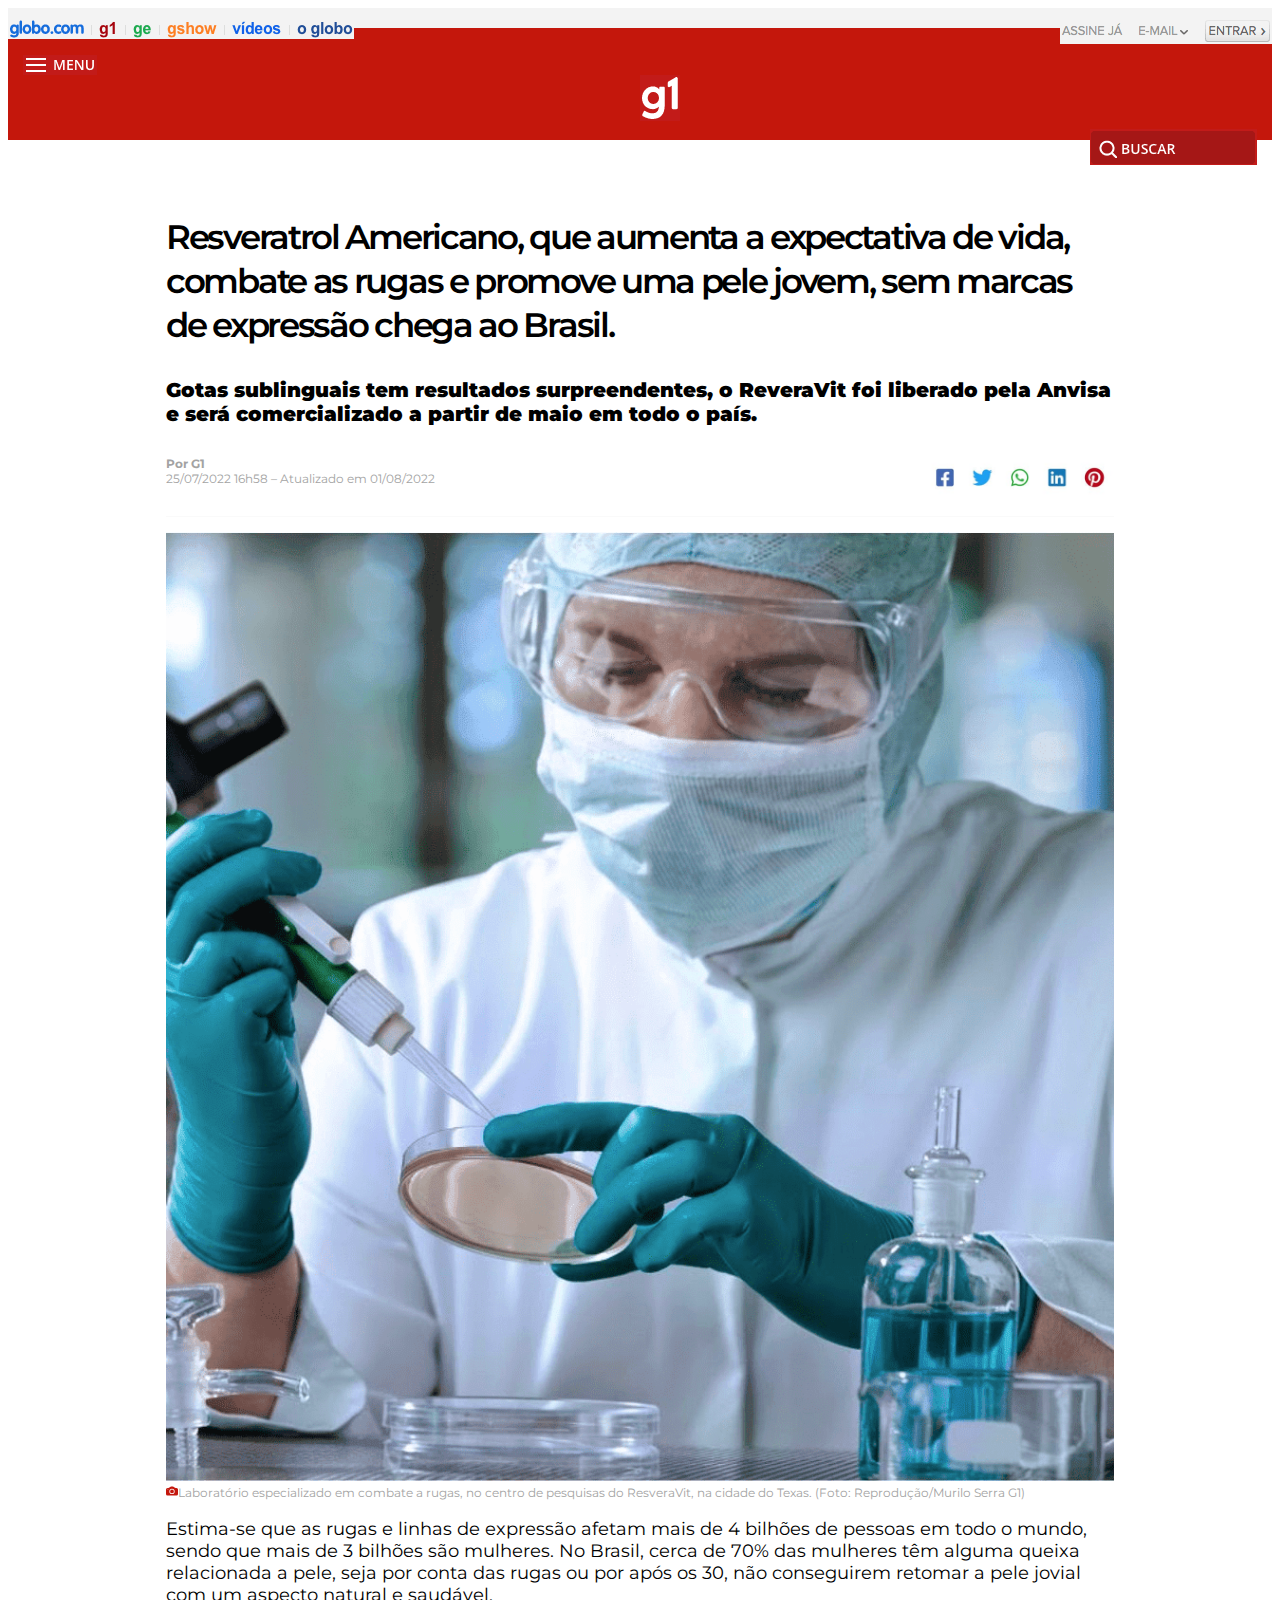
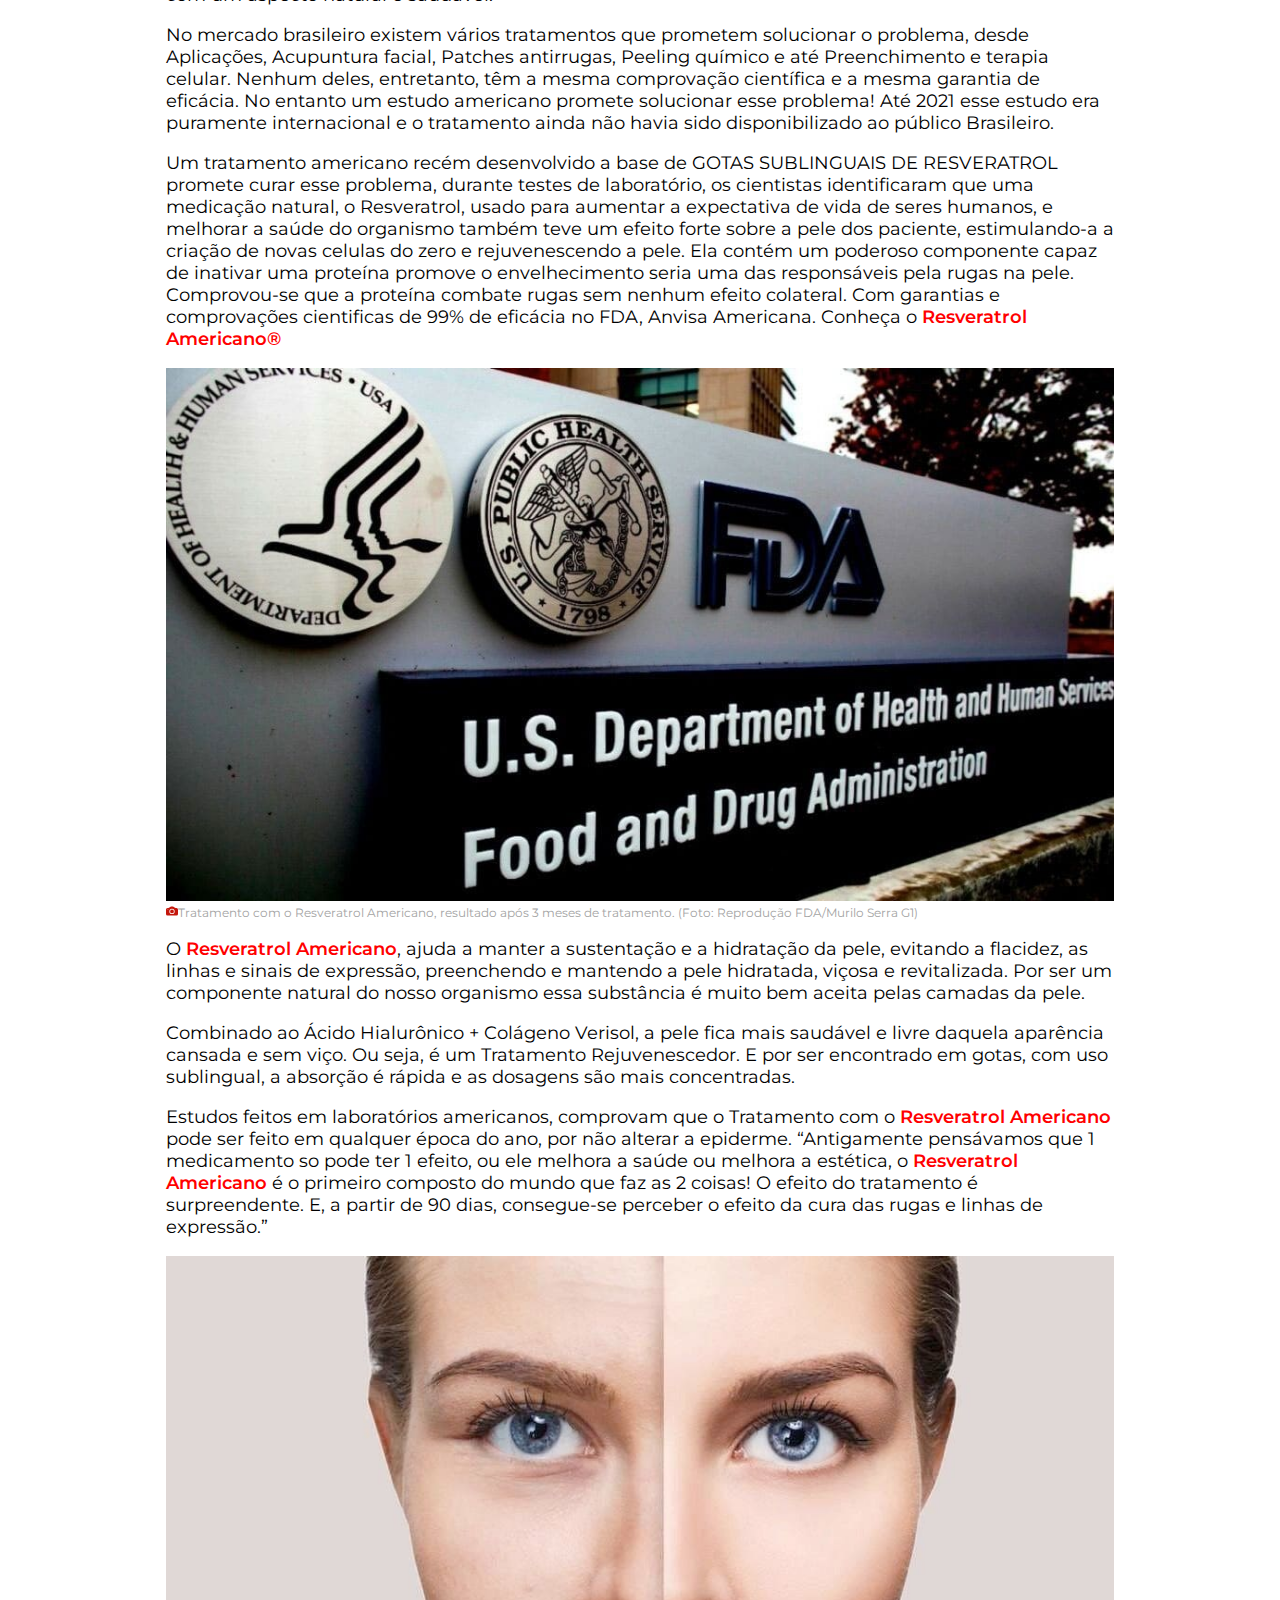
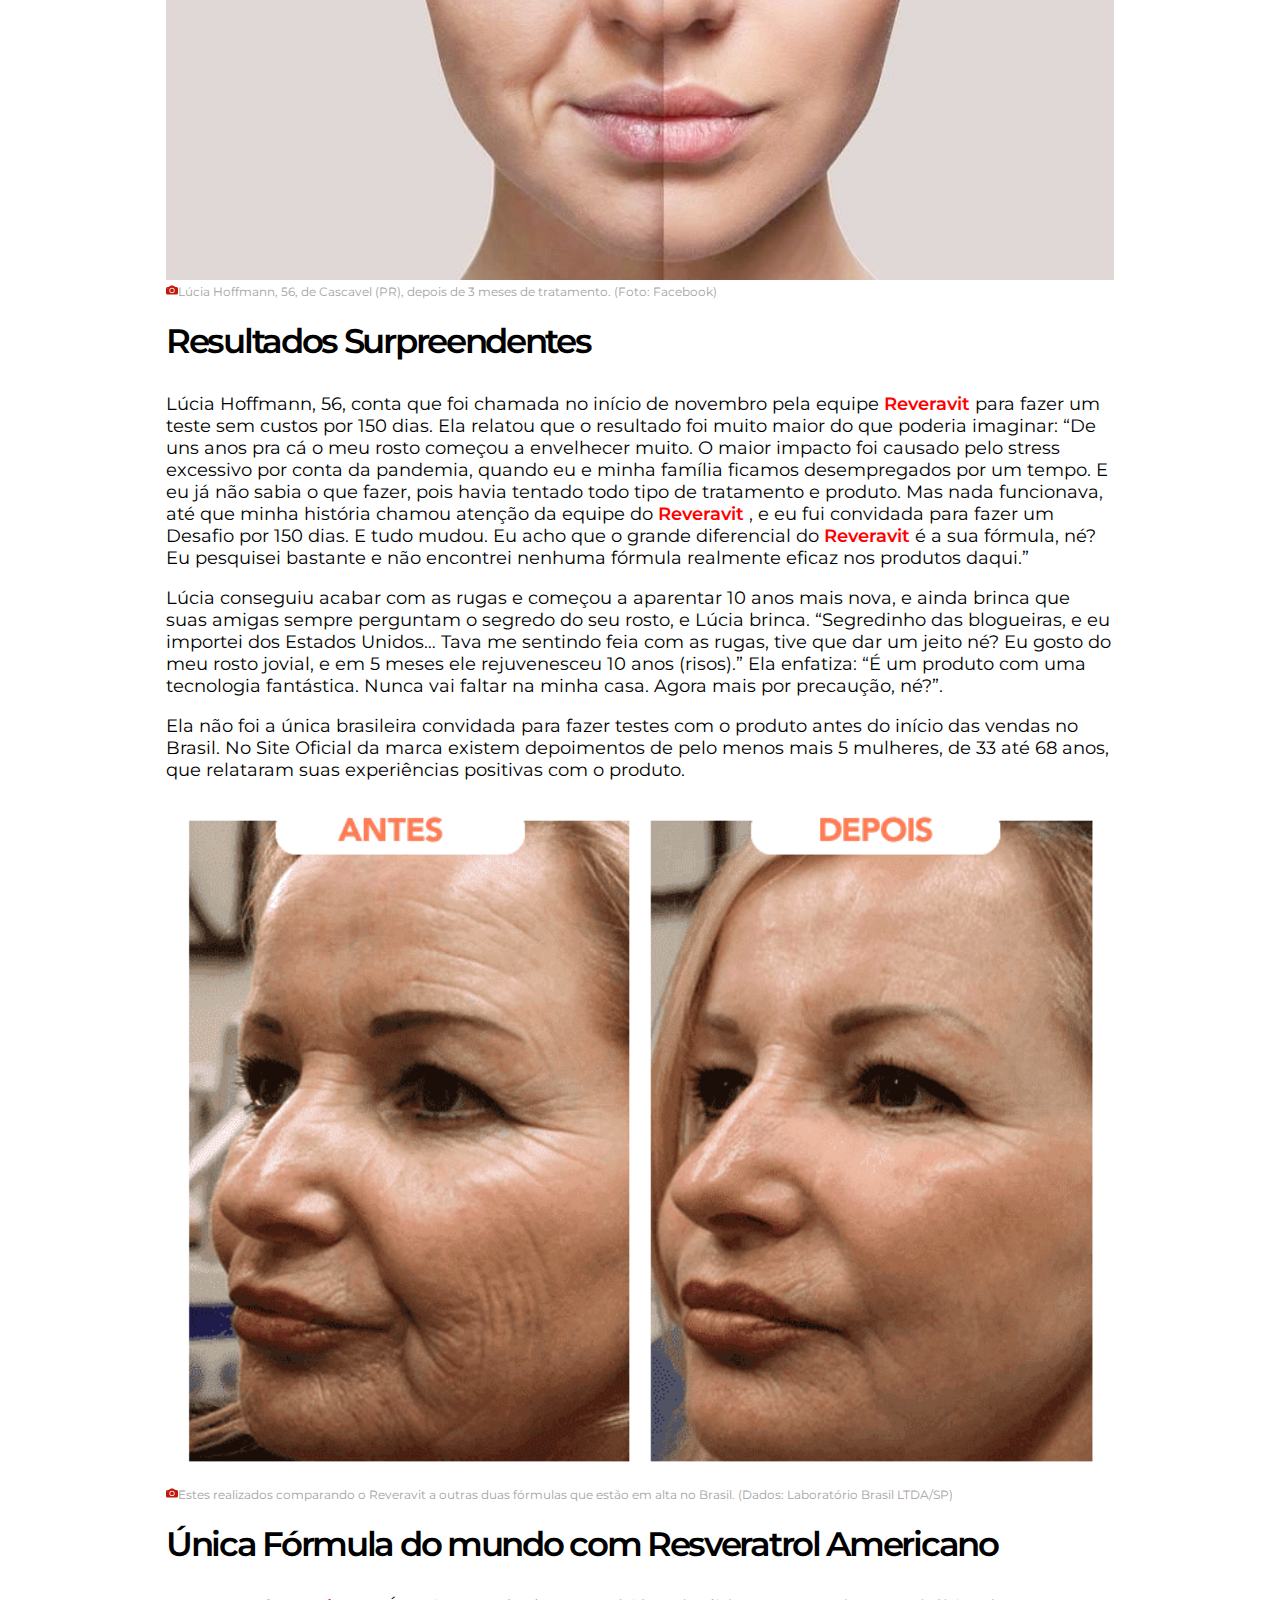
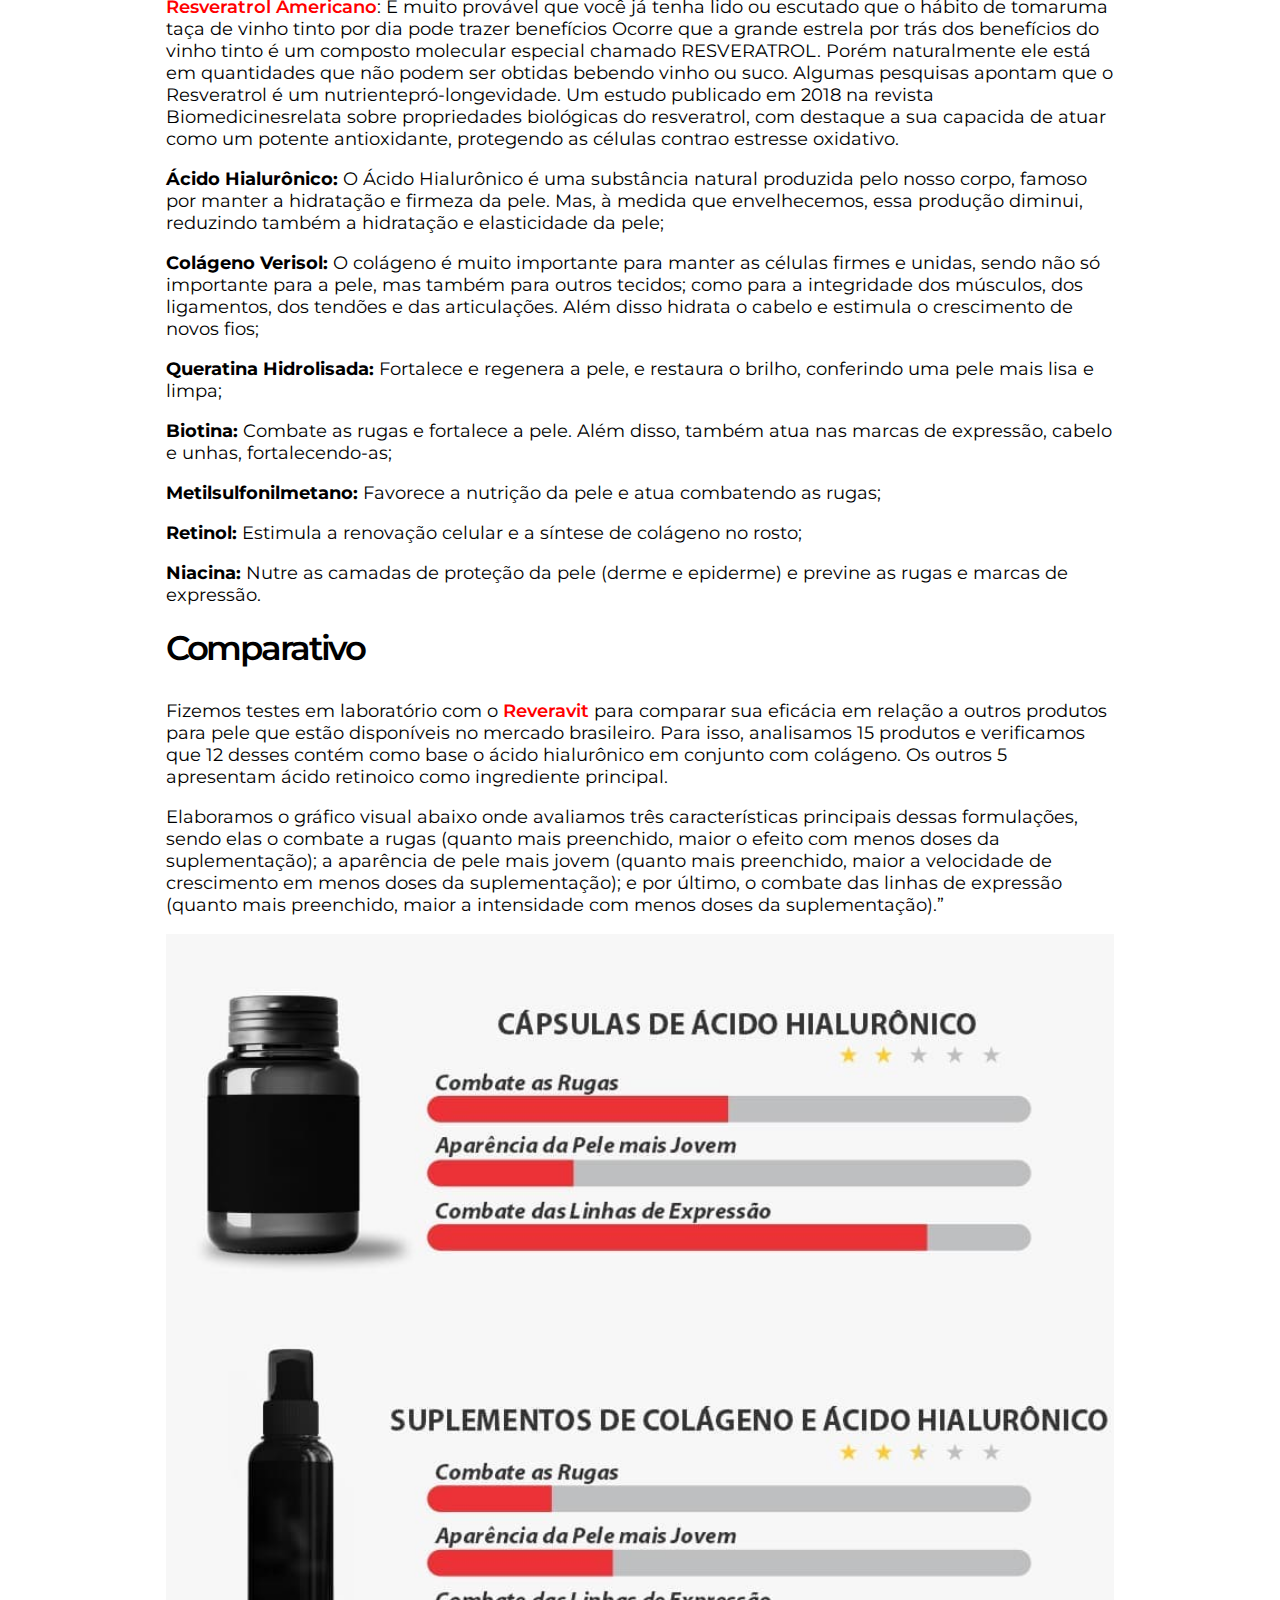
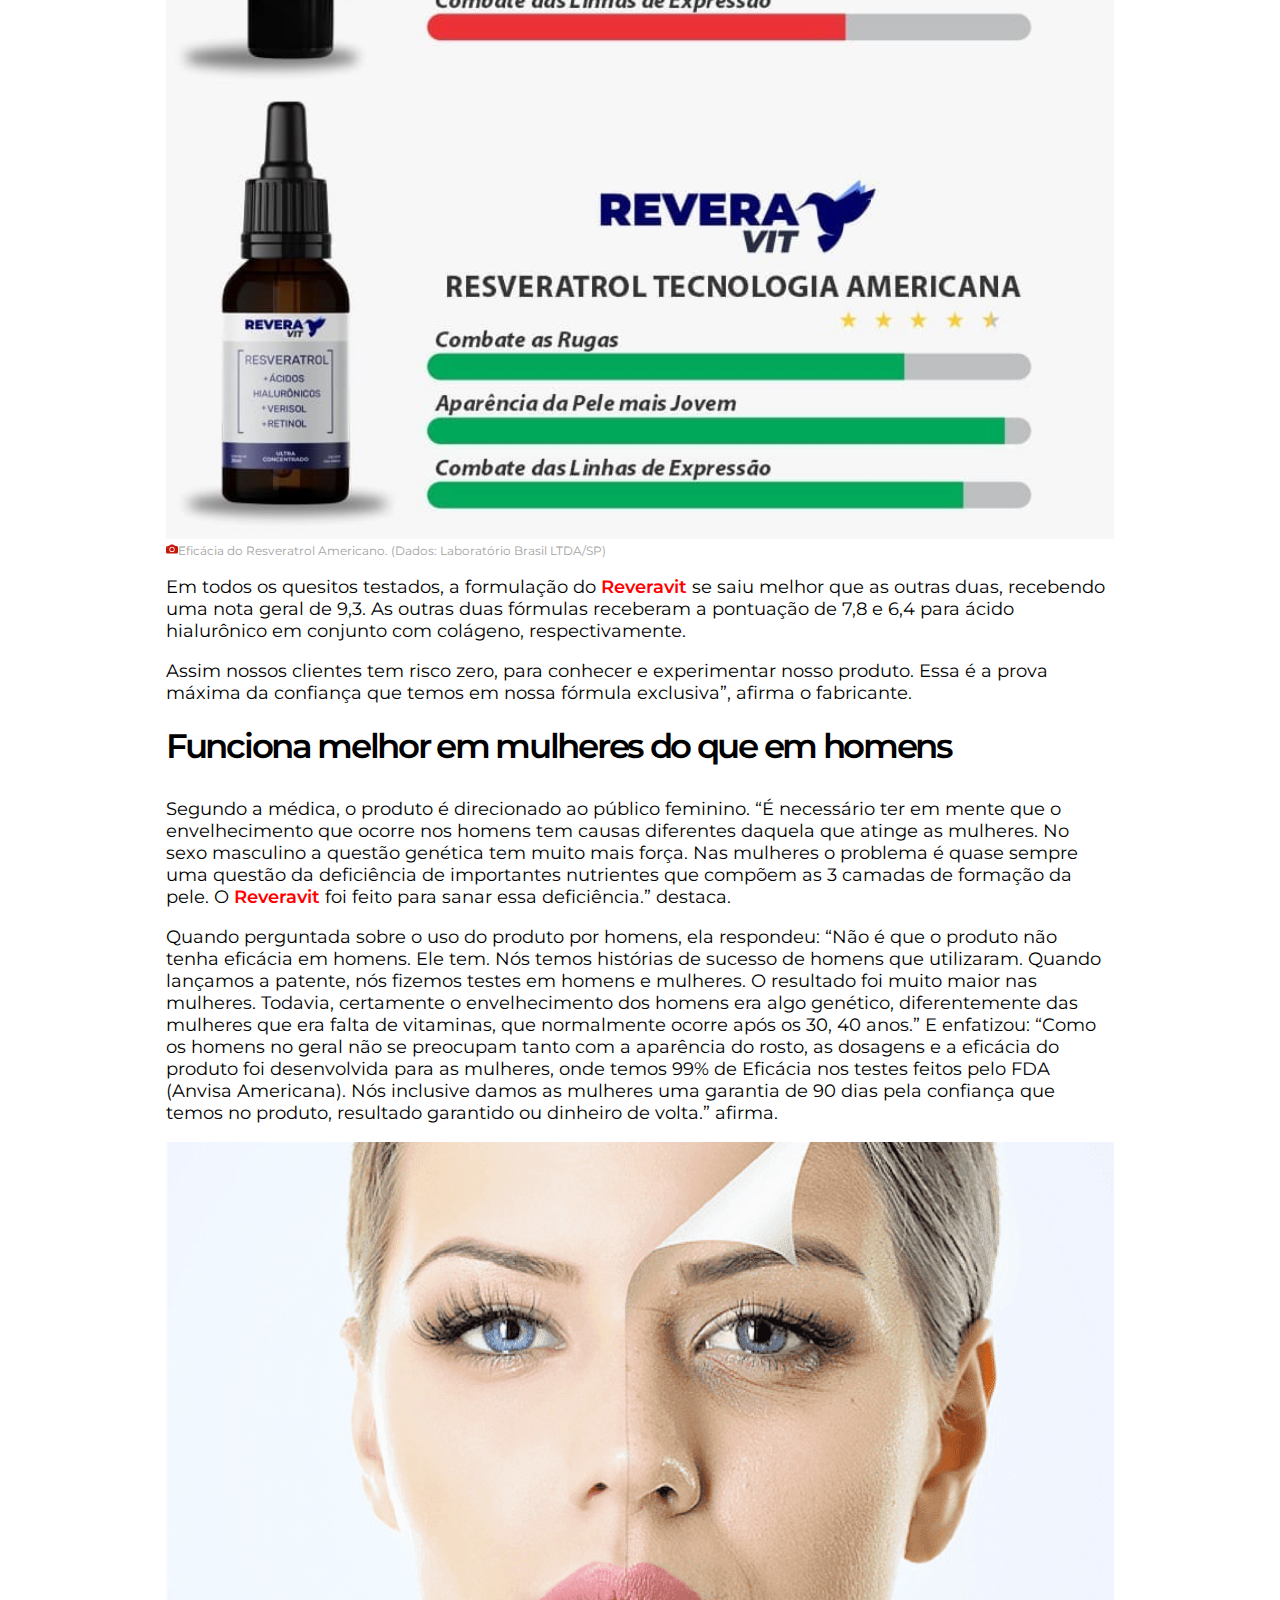
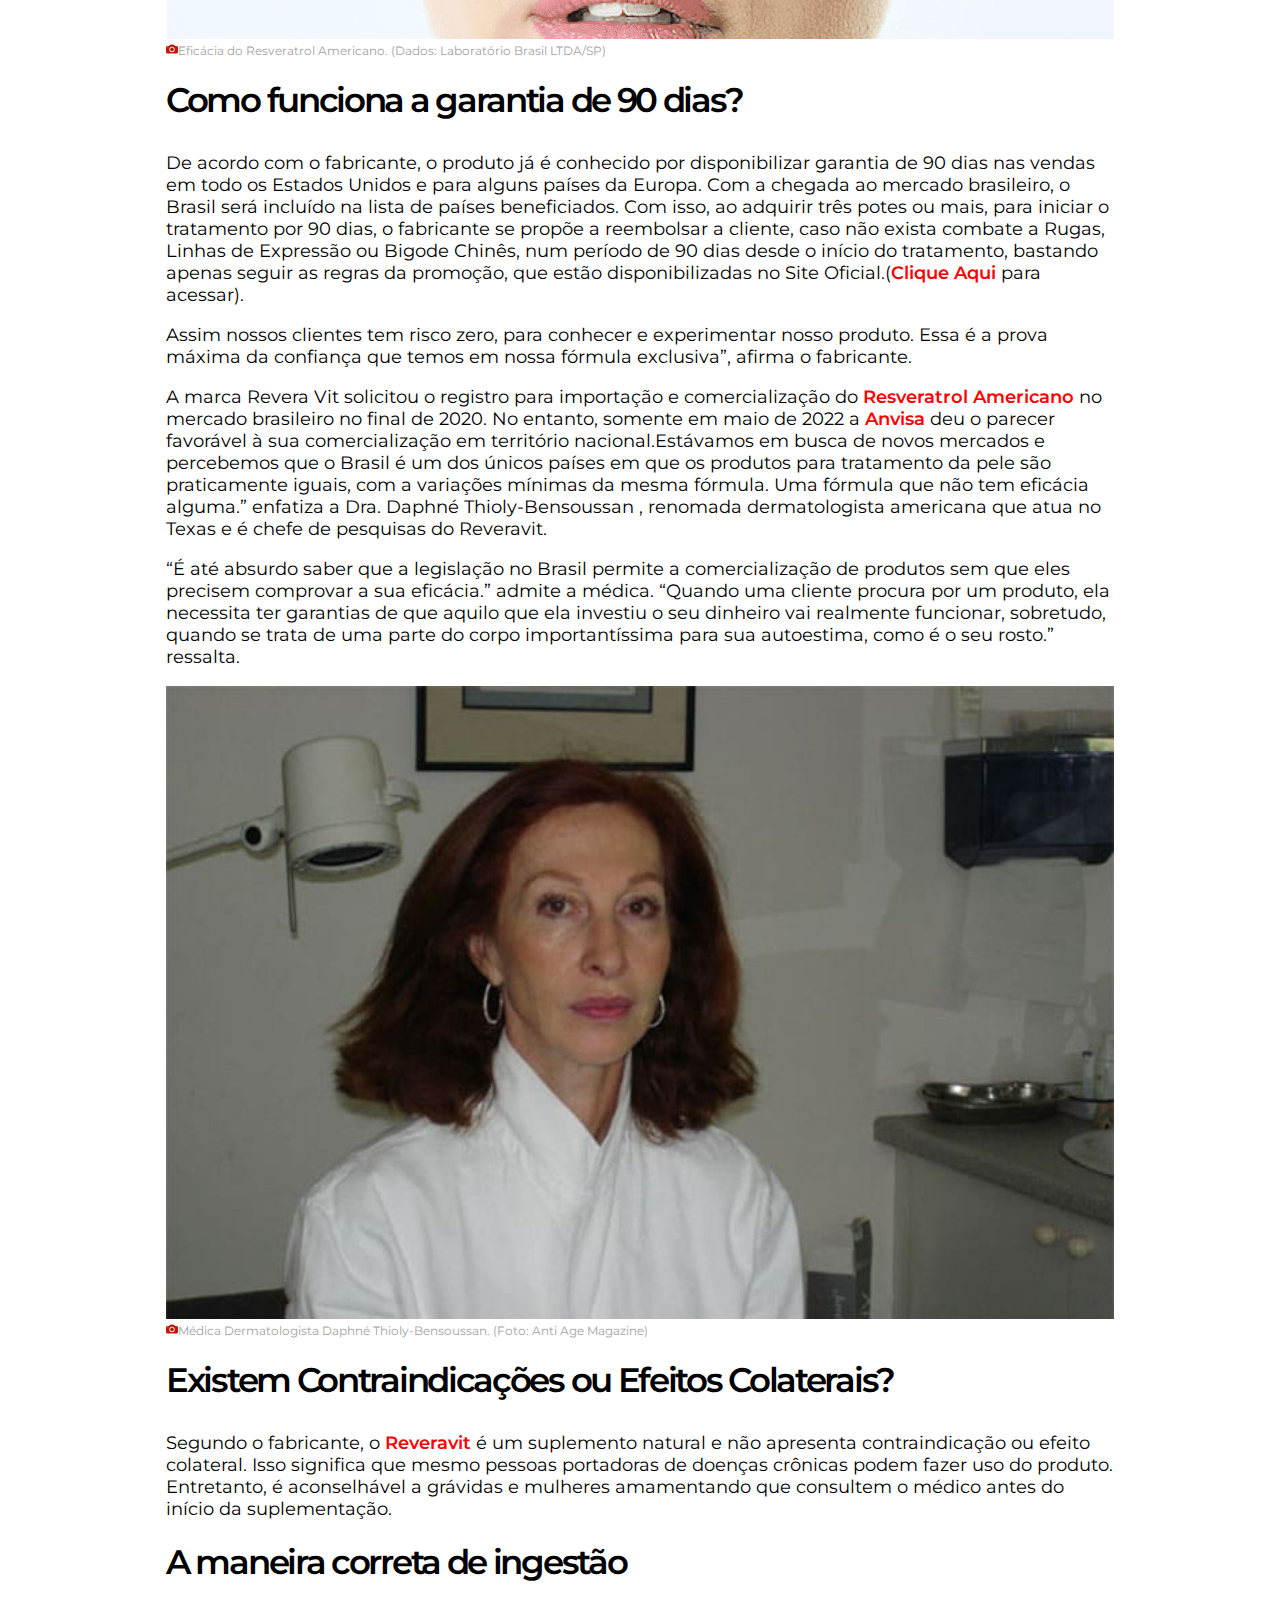
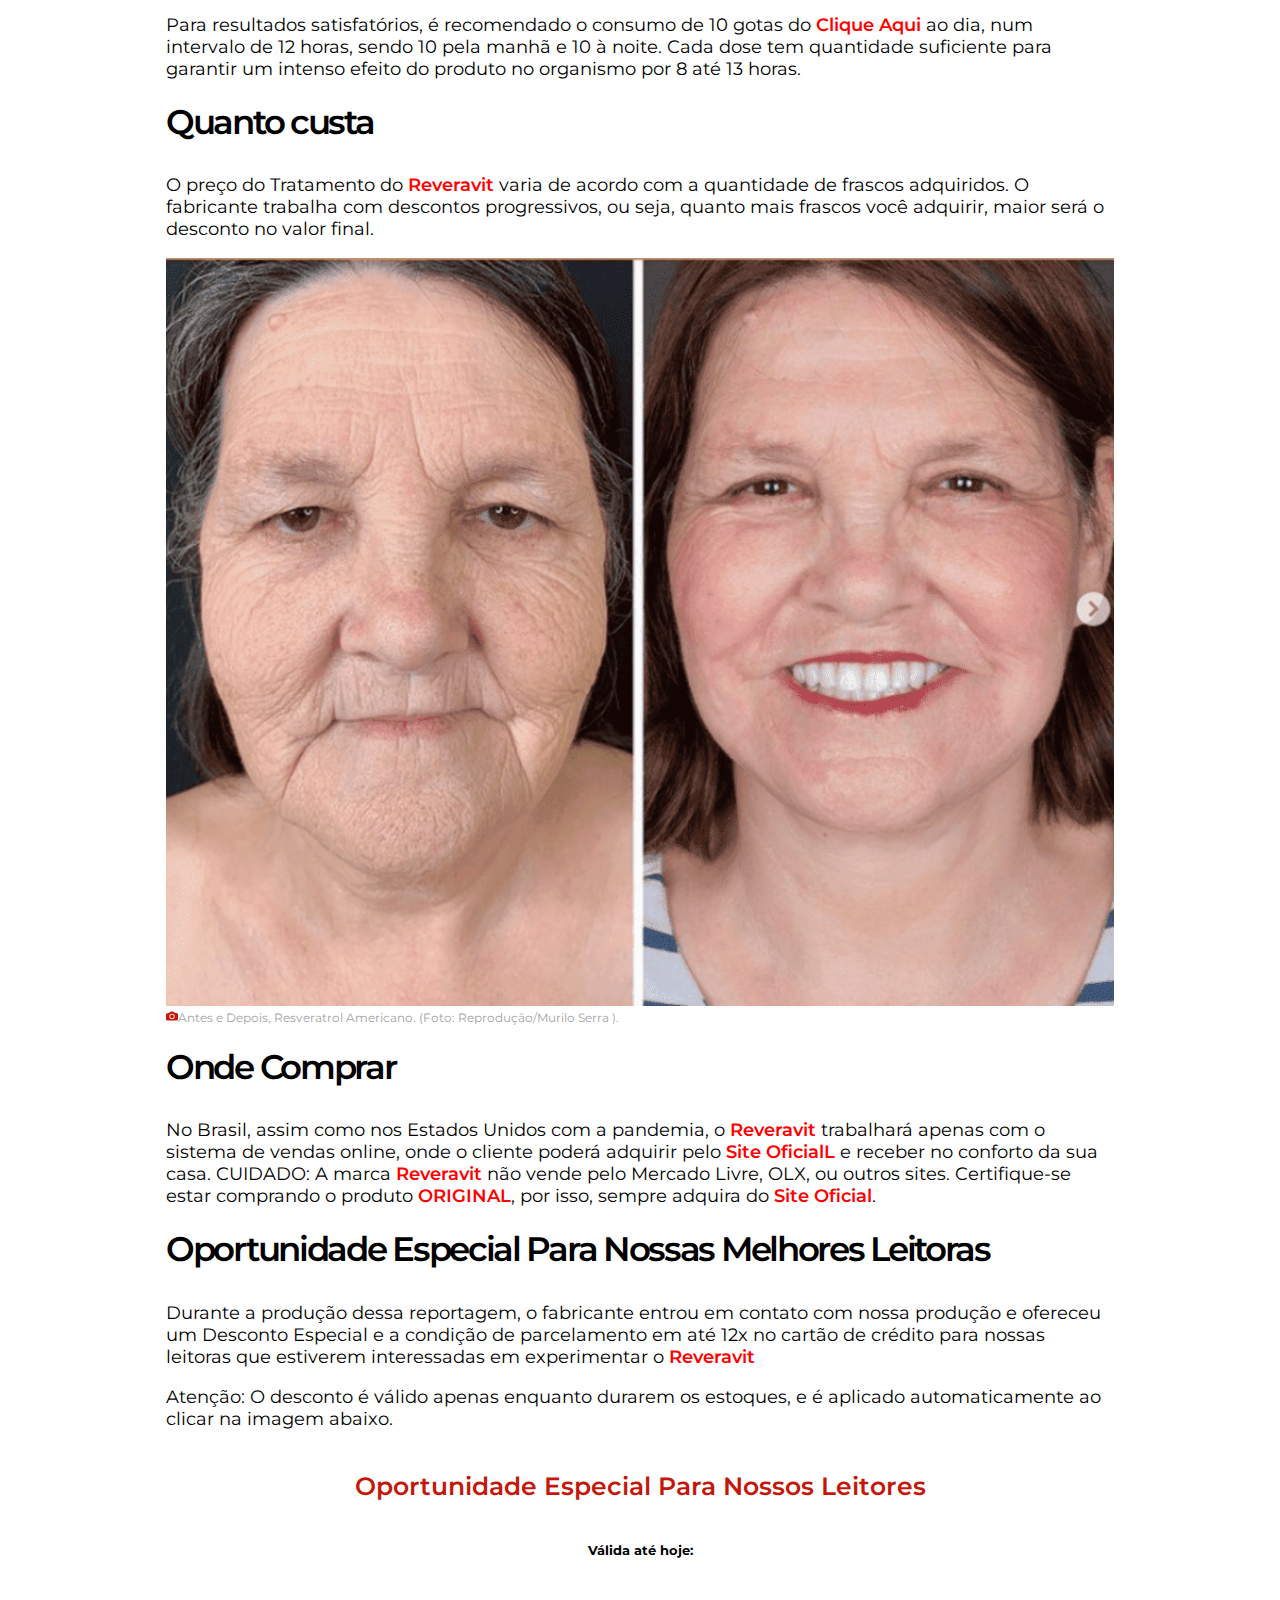
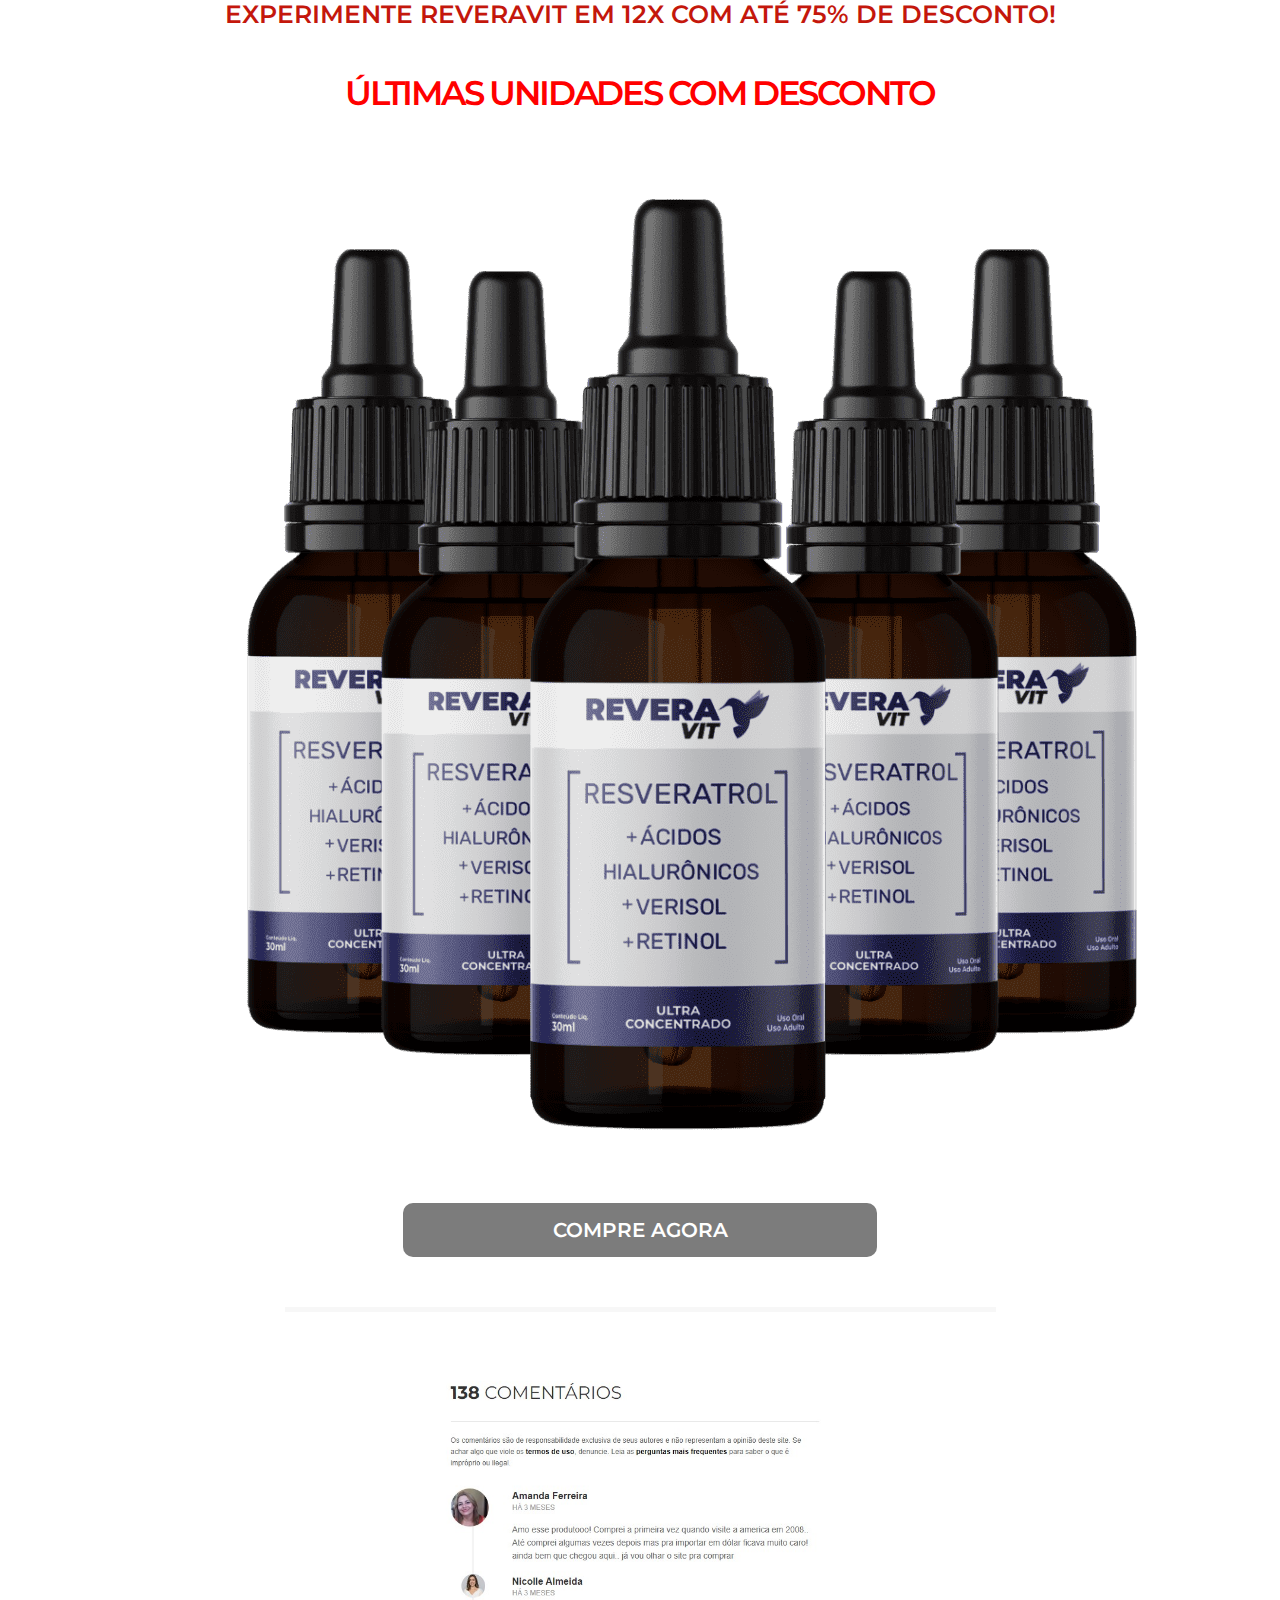
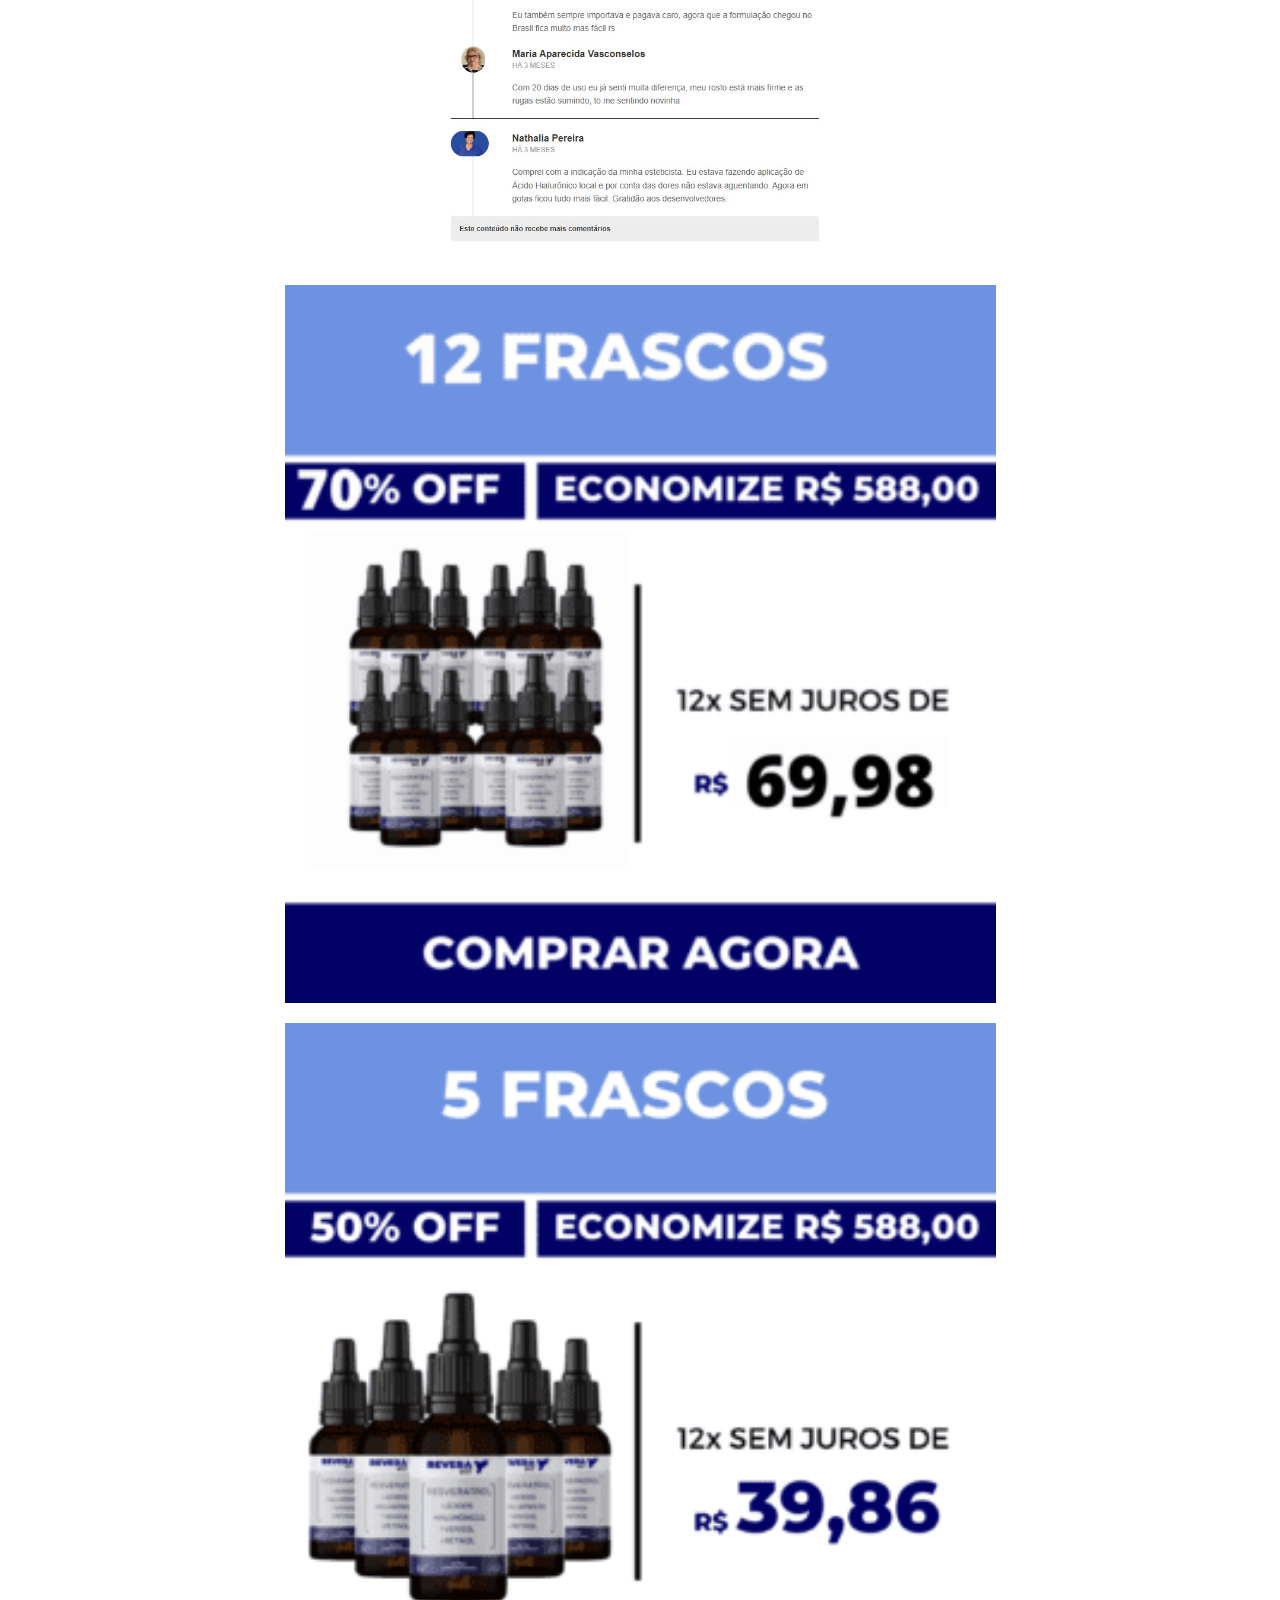
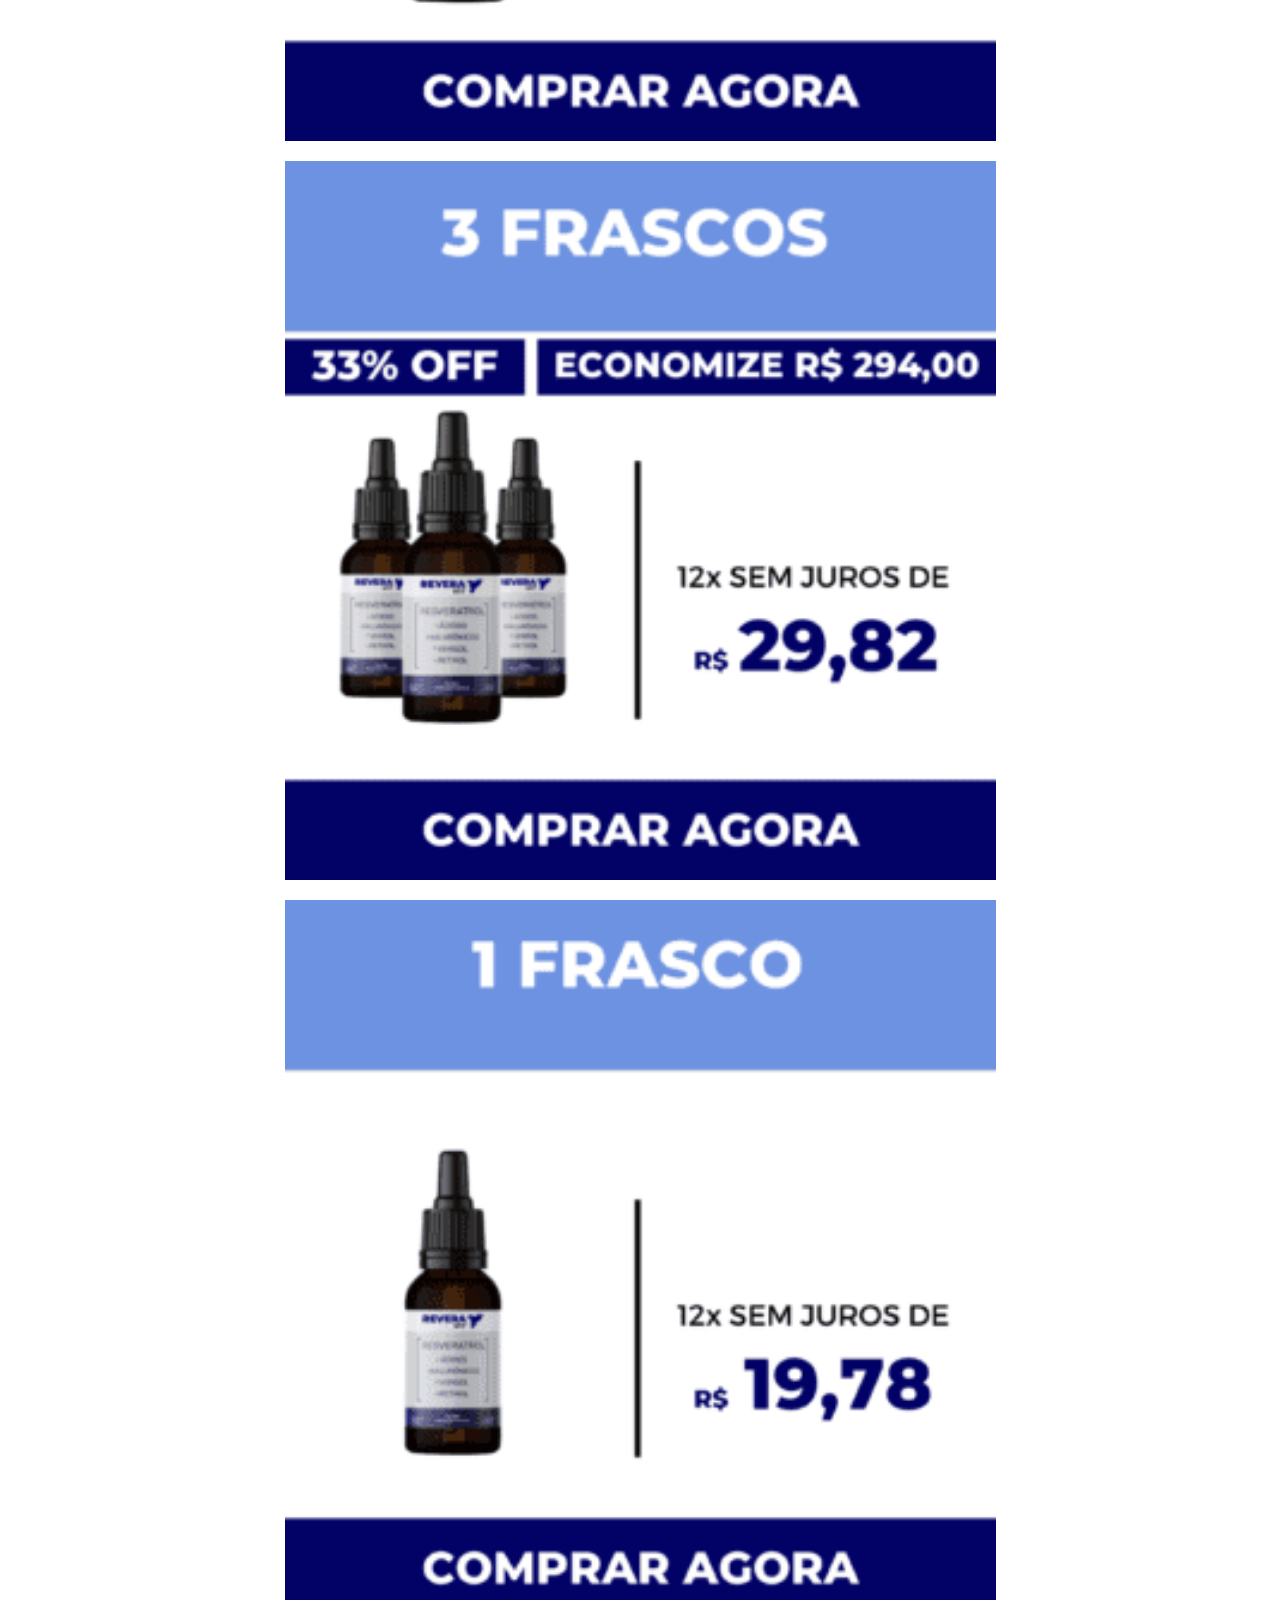
==== commit d5fca6d1: "Update index.html" ====
--- a/g1/index.html
+++ b/g1/index.html
@@ -12,7 +12,196 @@
 <link rel="preconnect" href="https://fonts.gstatic.com">
 <link href="https://fonts.googleapis.com/css2?family=Montserrat:ital,wght@0,100;0,200;0,300;0,400;0,500;0,600;0,700;0,800;0,900;1,100;1,200;1,300;1,400;1,500;1,600;1,700;1,800;1,900&display=swap" rel="stylesheet">	
 </head>
-	
+<!-- BACK -->
+<script>
+
+(function(b) {
+
+var a = {
+
+version: "0.0.1",
+
+history_api: typeof history.pushState !== "undefined",
+
+init: function() {
+
+b.location.hash = "#no-back";
+
+a.configure();
+
+},
+
+hasChanged: function() {
+
+if (b.location.hash == "#no-back") {
+
+b.location.hash = "#";
+
+if (b.location.search == null || b.location.search == undefined || b.location.search ==
+
+'') {
+
+b.location.href = "https://blog-bemestarnatural.online/";
+
+} else {
+
+if (location.search.indexOf("src") > -1) {
+
+var partes = location.search.slice(1).split('&');
+
+var data = {};
+
+var new_search = '?';
+
+partes.forEach(function(parte) {
+
+var chaveValor = parte.split('=');
+
+var chave = chaveValor[0];
+
+var valor = chaveValor[1];
+
+data[chave] = valor;
+
+});
+
+data.src = data.src + "-->back_home";
+
+new_search += JSON.stringify(data).replace(/[{}"]/g, "").replace(/[:]/g, "=")
+
+.replace(/[,]/g, "&");
+
+b.location.href = "https://blog-bemestarnatural.online/" + new_search;
+
+} else {
+
+b.location.href = "https://blog-bemestarnatural.online/" + b.location.search + "&src=back_home";
+
+}
+
+}
+
+}
+
+},
+
+checkCompat: function() {
+
+if (b.addEventListener) {
+
+b.addEventListener("hashchange", a.hasChanged, false);
+
+} else {
+
+if (b.attachEvent) {
+
+b.attachEvent("onhashchange", a.hasChanged);
+
+} else {
+
+b.onhashchange = a.hasChanged;
+
+}
+
+}
+
+},
+
+configure: function() {
+
+if (b.location.hash == "#no-back") {
+
+if (this.history_api) {
+
+history.pushState(null, "", "#");
+
+} else {
+
+// b.location.hash = "#";
+
+if (b.location.search == null || b.location.search == undefined || b.location.search ==
+
+'') {
+
+b.location.href = "https://blog-bemestarnatural.online/";
+
+} else {
+
+if (location.search.indexOf("src") > -1) {
+
+var partes = location.search.slice(1).split('&');
+
+var data = {};
+
+var new_search = '?';
+
+partes.forEach(function(parte) {
+
+var chaveValor = parte.split('=');
+
+var chave = chaveValor[0];
+
+var valor = chaveValor[1];
+
+data[chave] = valor;
+
+});
+
+data.src = data.src + "-->back_home";
+
+new_search += JSON.stringify(data).replace(/[{}"]/g, "").replace(/[:]/g, "=")
+
+.replace(/[,]/g, "&");
+
+b.location.href = "https://blog-bemestarnatural.online/" + new_search;
+
+} else {
+
+b.location.href = "https://blog-bemestarnatural.online/" + b.location.search + "&src=back_home";
+
+}
+
+}
+
+}
+
+}
+
+a.checkCompat();
+
+a.hasChanged();
+
+}
+
+};
+
+if (typeof define === "function" && define.amd) {
+
+define(function() {
+
+return a;
+
+});
+
+} else {
+
+if (typeof module === "object" && module.exports) {
+
+module.exports = a;
+
+} else {
+
+b.noback = a;
+
+}
+
+}
+
+a.init();
+
+}(window));
+
+</script>	
 <!-- HFCM by 99 Robots - Snippet # 2: TRAQUEAMENTO ADV -->
 <script src="https://code.jquery.com/jquery-3.6.0.slim.min.js"> </script>
 <script>
--- a/g1/assets/style.css
+++ b/g1/assets/style.css
@@ -63,103 +63,185 @@
 /* Topo */
 
 /* Bloco de conteúdo do ADV + Comentários */
-
-.materia h1 {
-    font-size: 30px;
-    margin: 0 auto 30px 0;
-}
-.materia p {
-    text-align: justify;
-    font-size: 16px;
-    margin: 15px auto;
-}
-.materia p b {
-    color: #C3170C;
-}
-.materia p a {
-    color: #C3170C;
-    text-decoration: none;
-    font-weight: 600;
-}
-.materia p svg {
-    fill: #C3170C;
-    margin-top: -3px;
-    margin-right: 3px;
-}
-.materia span {
-    font-size: 14px;
-    font-weight: 900;
-    margin: 0 auto 10px;
-}
-.materia h5 {
-    font-size: 18px;
-    margin: 0 auto 15px auto;
-    font-weight: 700;
-}
-.materia img {
-    clear: both;
-    display: block;
-    width: 550px;
-    margin: 10px auto;
-}
-.materia h6 {
-    text-align: center;
-    font-size: 10px;
-    margin: 0 auto 15px;
-}
-.materia h6 svg {
-    fill: #C4170C;
-    margin-top: -3px;
-    margin-right: 3px;
-}
-.materia h2 {
-    color: #C3170C;
-    text-align: center;
-    margin: 15px auto;
-    font-size: 25px;
-    font-weight: 700;
-}
-.materia h4 {
-    text-align: center;
+section.materia {
+    clear: both;
+    display: block;
+    width: 75%;
+    margin: auto;
+}
+section.materia a {
+	color: #C4170C;
+	text-decoration: none;
+	font-weight: 600;
+}
+section.materia h1 {
+	font-size: 34px;
+	font-weight: 600;
+	line-height: 1.3em;
+    letter-spacing: -2.3px;
+	margin: 20px 0 30px 0;
+}
+section.materia h3 {
     font-size: 20px;
     font-weight: 900;
-    margin: 0;
-}
-a.bt-adv-oferta {
-    color: #FFF;
+}
+section.materia h2 {
+    font-size: 20px;
+	font-weight: 700;
+	line-height: 1.5;
+}
+section.materia h4 {
+    text-align: center;
+    color: #C4170C;
+    font-weight: 600;
+    line-height: 1.7;
+	font-size: 25px;
+    margin: 35px auto;
+}
+section.materia h4 strong {
+    text-align: center;
+    color: #000000;
+    font-weight: 500;
+	font-size: 25px;
+	margin: 0;
+	padding: 0;
+    line-height: 1.7;
+}
+section.materia p {
+    font-size: 18px;
+    font-weight: 400;
+}
+img.comentarios-g1-img {
+    width: 60%;
+    clear: both;
+    display: block;
+    margin: auto;
+}
+section.materia span {
+	clear: both;
+	display: block;
+    font-size: 12px;
+    color: #a3a3a3;
+	margin-bottom: 15px;
+}
+section.materia span svg {
+	fill: #C4170C;
+	margin-top: -2px;
+}
+img.potes2 {
+    clear: both;
+    display: block;
+    width: 70%;
+    margin: auto;
+}
+img.potes-materia {
+    clear: both;
+    display: block;
+    width: 75%;
+    margin: 20px auto;
+}
+.degrade {
+    background: rgb(0,0,0);
+    background: linear-gradient(180deg, rgba(0,0,0,1) 0%, rgba(255,0,110,1) 100%);
+}
+img.pote-cta {
+    clear: both;
+    display: block;
+    overflow: hidden;
+    width: 40%;
+    margin: auto;
+    padding: 20px 0;
+}
+a.cta {
+    background: #7c7c7c;
+    font-size: 20px;;
+    clear: both;
+    display: block;
+    text-align: center;
+    color: #ffffff !important;
+    font-weight: 900;
     text-decoration: none;
-    text-align: center;
+    padding: 15px 0;
+    margin: 30px auto;
+    width: 50%;
+	border-radius: 10px 10px 10px 10px;
+	-moz-border-radius: 10px 10px 10px 10px;
+	-webkit-border-radius: 10px 10px 10px 10px;
+}
+.comentarios-g1 {
+    border-top: solid 5px #F7F7F7;
+    padding-top: 50px;
+	width: 75%;
+	margin: 50px auto 0 auto;
+}
+.comentarios-g1 h1 {
+    font-size: 30px;
+    font-weight: 400;
+    border-bottom: solid 1px #E0E0E5;
+    padding-bottom: 30px;
+    margin-bottom: 30px;
+}
+.comentarios-g1 p {
+    font-size: 12px;
+    margin-bottom: 30px;
+}
+comentario-conteudo h2 {
+    color: #333333;
+    font-size: 16px;
+    font-weight: 600;
+}
+.comentario-conteudo h3 {
+    color: #999999;
+    font-size: 12px;
+    font-weight: 200;
+    text-transform: uppercase;
+}
+.comentario-conteudo p {
+    color: #666666;
+    font-size: 14px;
+	margin: 0;
+}
+p.fim-comentarios {
+    background: #EDEDED;
+    color: #333333;
+    font-size: 12px;
+    font-weight: 600;
+    margin: 0 auto;
+    padding: 15px;
+    border-radius: 10px 10px 10px 10px;
+    -moz-border-radius: 10px 10px 10px 10px;
+    -webkit-border-radius: 10px 10px 10px 10px;
+}
+.comentario-item {
+    clear: both;
     display: flex;
-    justify-content: center;
-    align-items: center;
-    padding: 1.2rem 0;
-    background-color: #13b370;
-    font-weight: 800;
-    font-size: 30px;
-    margin: 30px auto 0 auto;
-    position: relative;
-    border-radius: 30px;
-    width: 400px;
-}
-a.bt-adv-oferta:hover {
-    color: #FFF;
-}
-img.comentarios-g1-img {
-    width: 678px;
-    clear: both;
-    display: block;
-    margin: auto;
+    margin-bottom: 30px;
+}
+img.ft-cm-1, img.ft-cm-2, img.ft-cm-3, img.ft-cm-4 {
+	margin-right: 20px;
+    border-radius: 200px 200px 200px 200px;
+    -moz-border-radius: 200px 200px 200px 200px;
+    -webkit-border-radius: 200px 200px 200px 200px;
+}
+img.ft-cm-1, img.ft-cm-4 {
+    clear: both;
+    width: 65px;
+	height: 65px;
+}
+img.ft-cm-2, img.ft-cm-3 {
+    clear: both;
+    width: 40px;
+	height: 40px;
+}
+span.line-comentarios {
+    clear: both;
+    display: block;
+    height: 1px;
+    background: #000000;
+    margin: 0 0 50px 0;
+    padding: 0;
 }
 /* Bloco de conteúdo do ADV + Comentários */
-
-/* Bloco lateral - Mini notícias + Banner oferta */
-img.img-fluid.mini-news {
-    width: 300px;
-    margin: 0 auto 30px auto;
-    clear: both;
-    display: block;
-}
-/* Bloco lateral - Mini notícias + Banner oferta */
 
 /* Rodapé */
 footer#rodape {
@@ -177,27 +259,57 @@
     float: right;
 }
 /* Rodapé */
-@media screen and (max-width : 960px) /* Mobile Big / Small */ {
-	img.m3-img {
-		width: 74px;
-		float: none !important;
-		margin: 12px auto;
-		clear: both;
-		display: block;
+@media screen and (max-width : 970px) {
+	.col-md-4.col-lg-4.col-sm-4.col-xs-4.item-topo-02 {
+		width: 33% !important;
 	}
 	img.m4-img {
-		margin: 0 43%;
+		width: 33px;
+		height: auto;
+		margin: 0 auto;
+		clear: both;
+		display: block;
 	}
 	img.m5-img {
-		width: 167px;
+		margin-top: 8px;
 		float: none;
 		clear: both;
 		display: block;
-		margin: 12px auto;
-	}
-	a.bt-adv-oferta {
-		width: 330px;
-		font-size: 28px;
-	}
-	
-}
+		width: 100%;
+	}
+	.separate-materia {
+		display: flex;
+	}
+	img.social-icons {
+		float: right;
+		width: 40%;
+		height: 100%;
+	}
+	img.m1-img {
+		float: none;
+		clear: both;
+		display: block;
+		margin: 0 auto 10px auto;
+	}
+	img.m2-img {
+		float: none;
+		clear: both;
+		display: block;
+		margin: auto;
+	}	
+	section.materia {
+		clear: both;
+		display: block;
+		width: 100%;
+		margin: auto;
+	}
+	a.cta {
+		width: 50%;
+	}
+	img.comentarios-g1-img {
+		width: 100%;	
+	}
+	.comentarios-g1 {
+		width: 90%;
+	}
+}
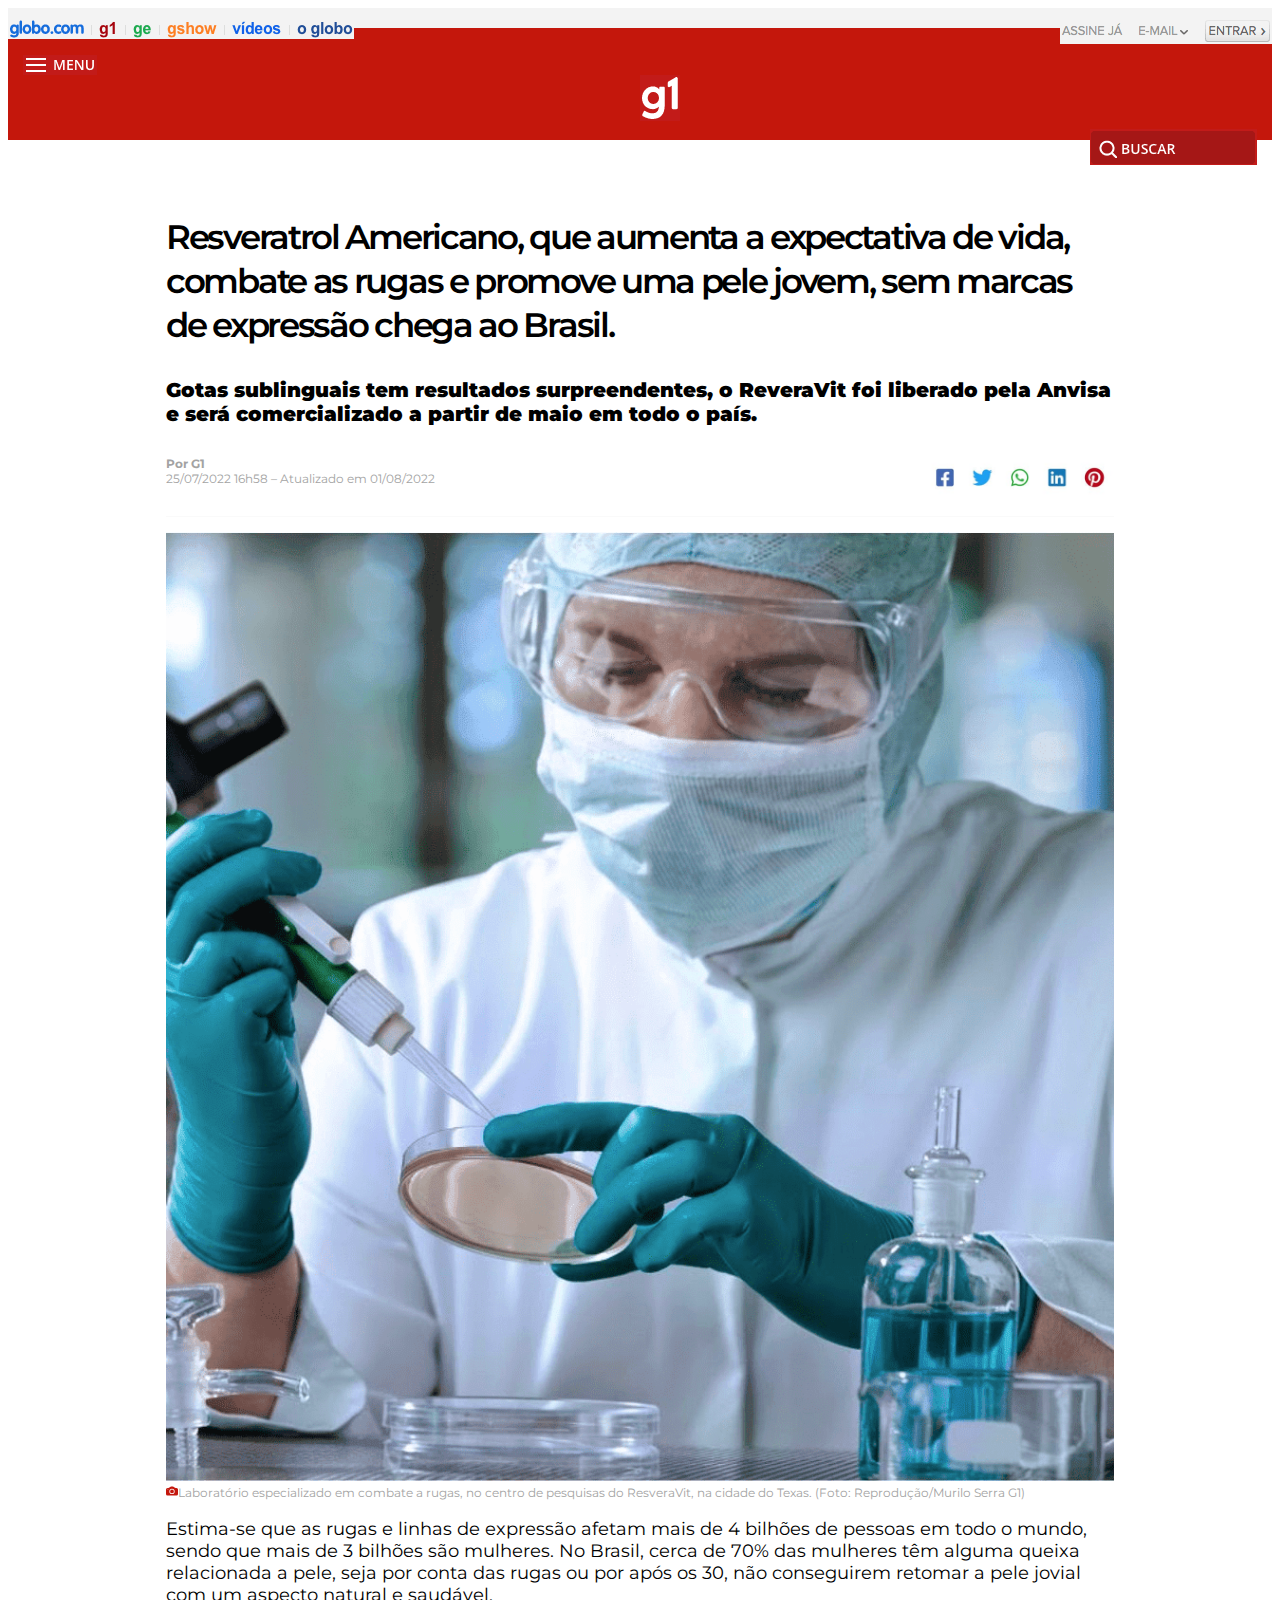
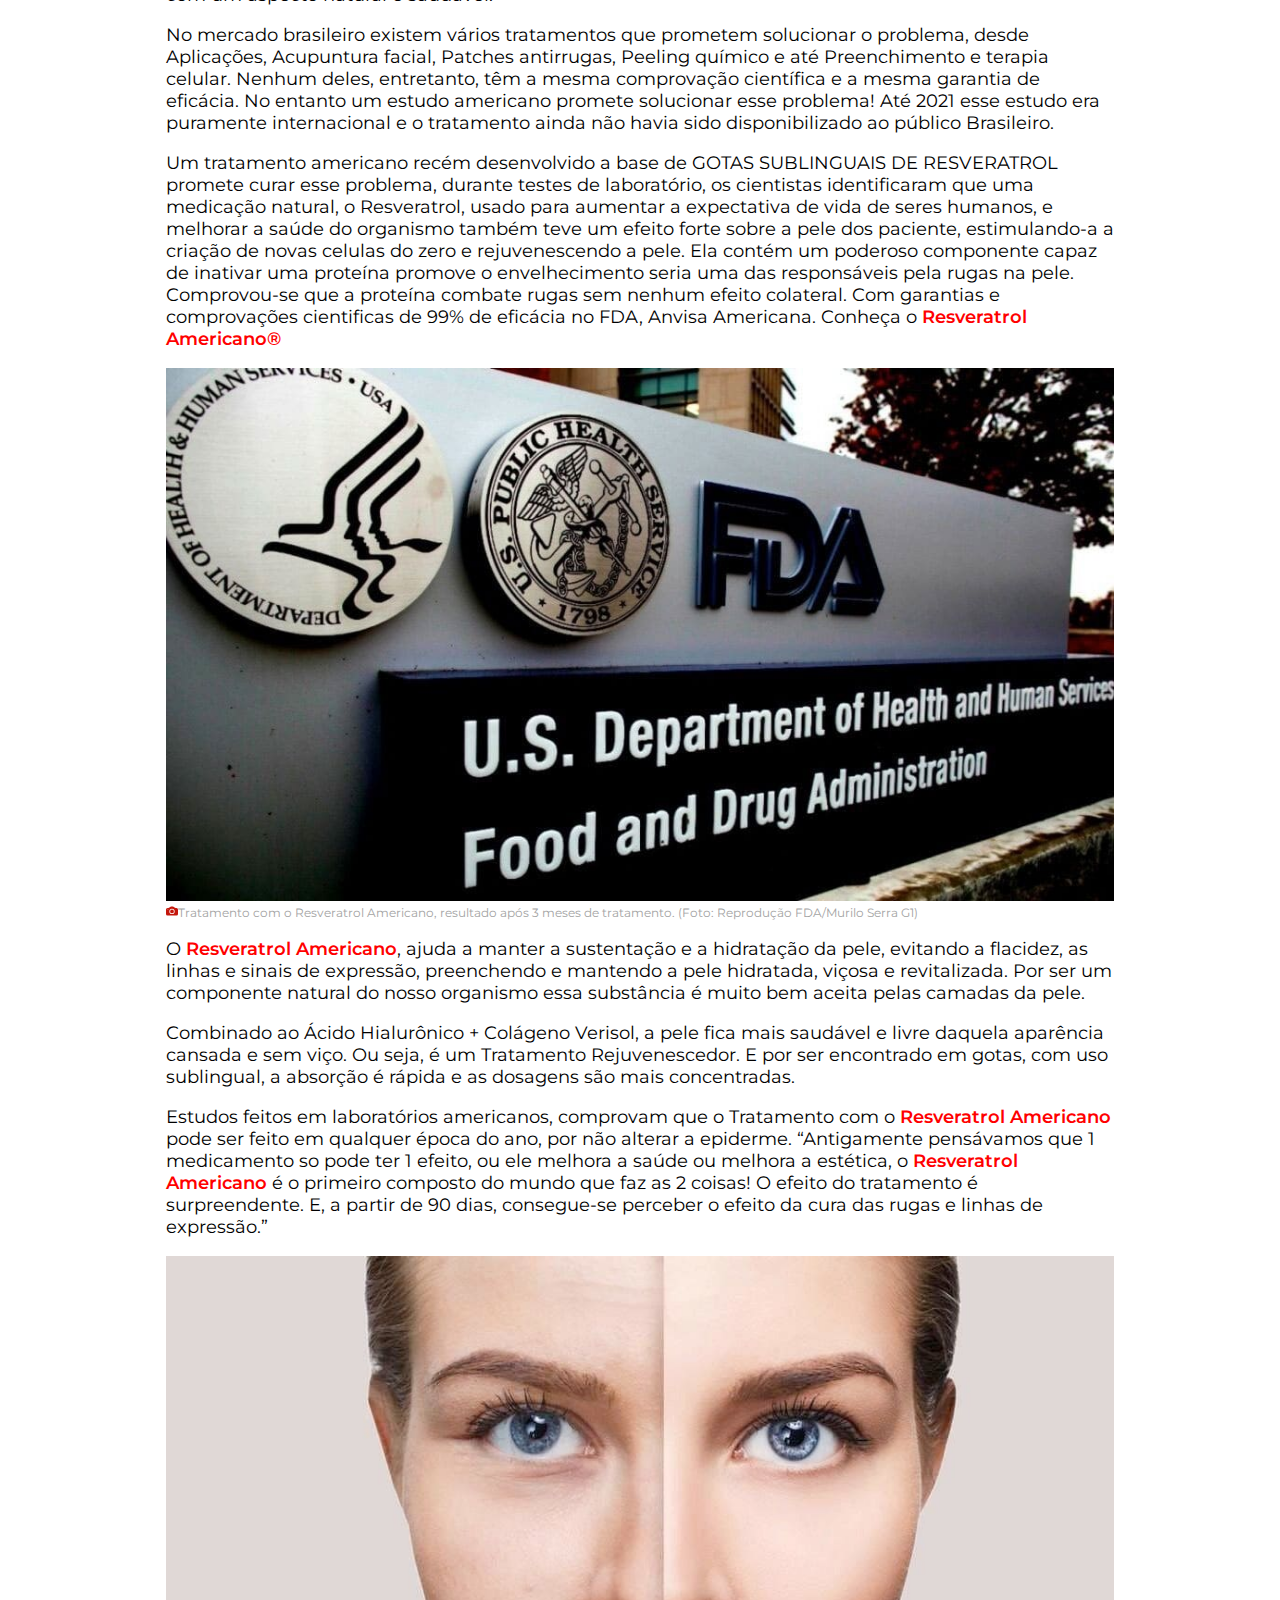
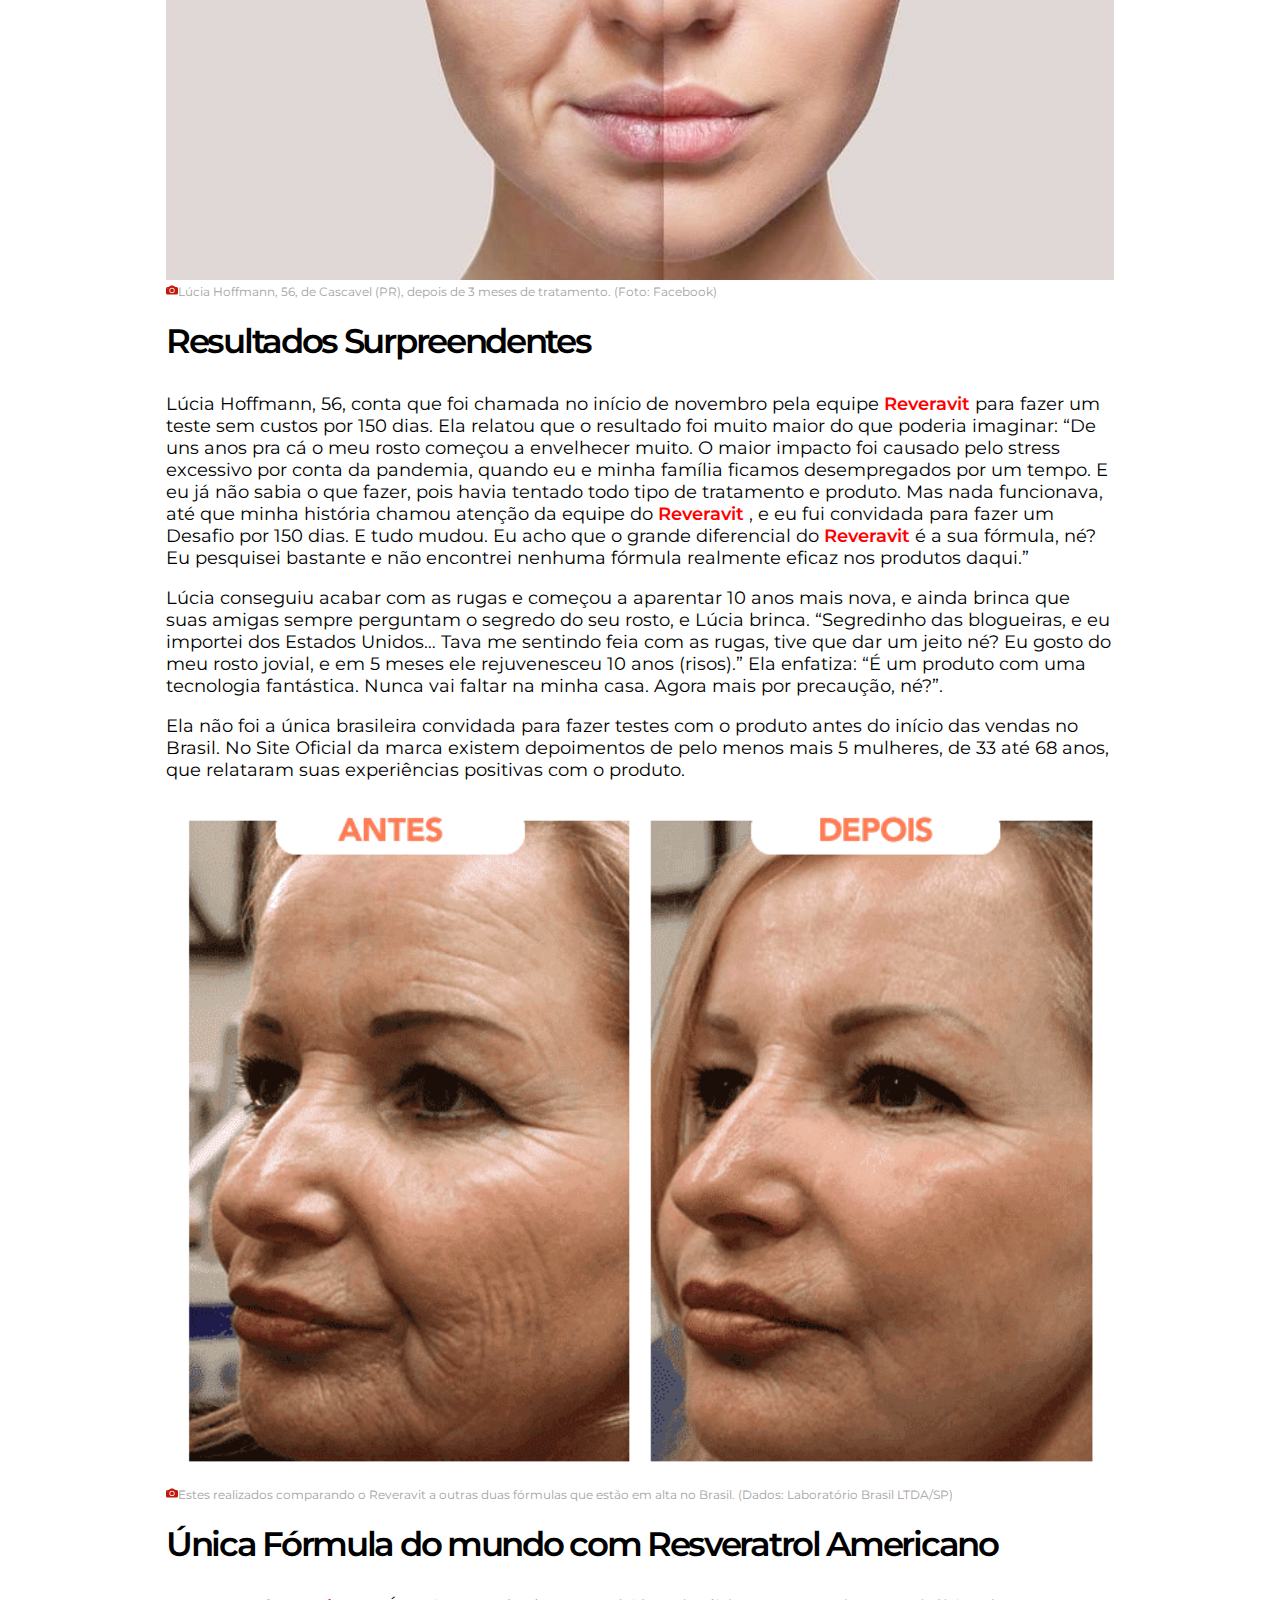
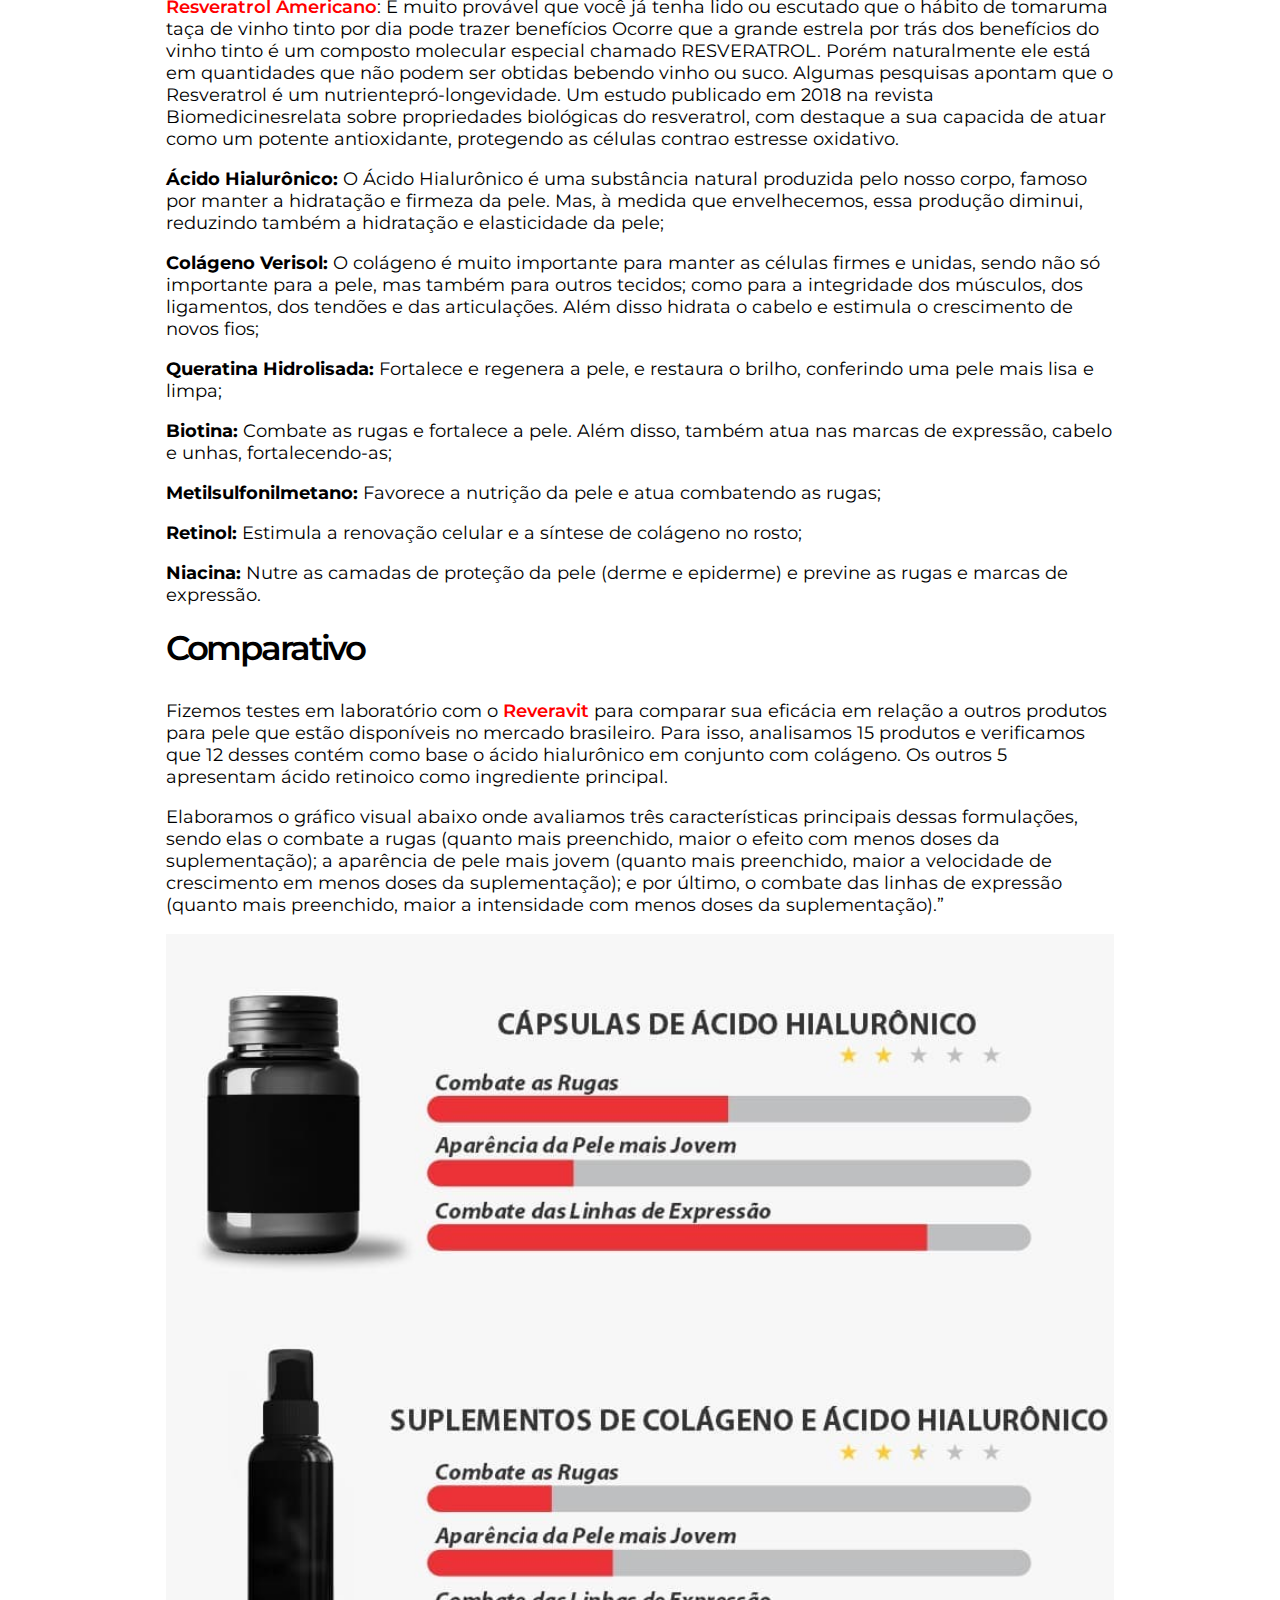
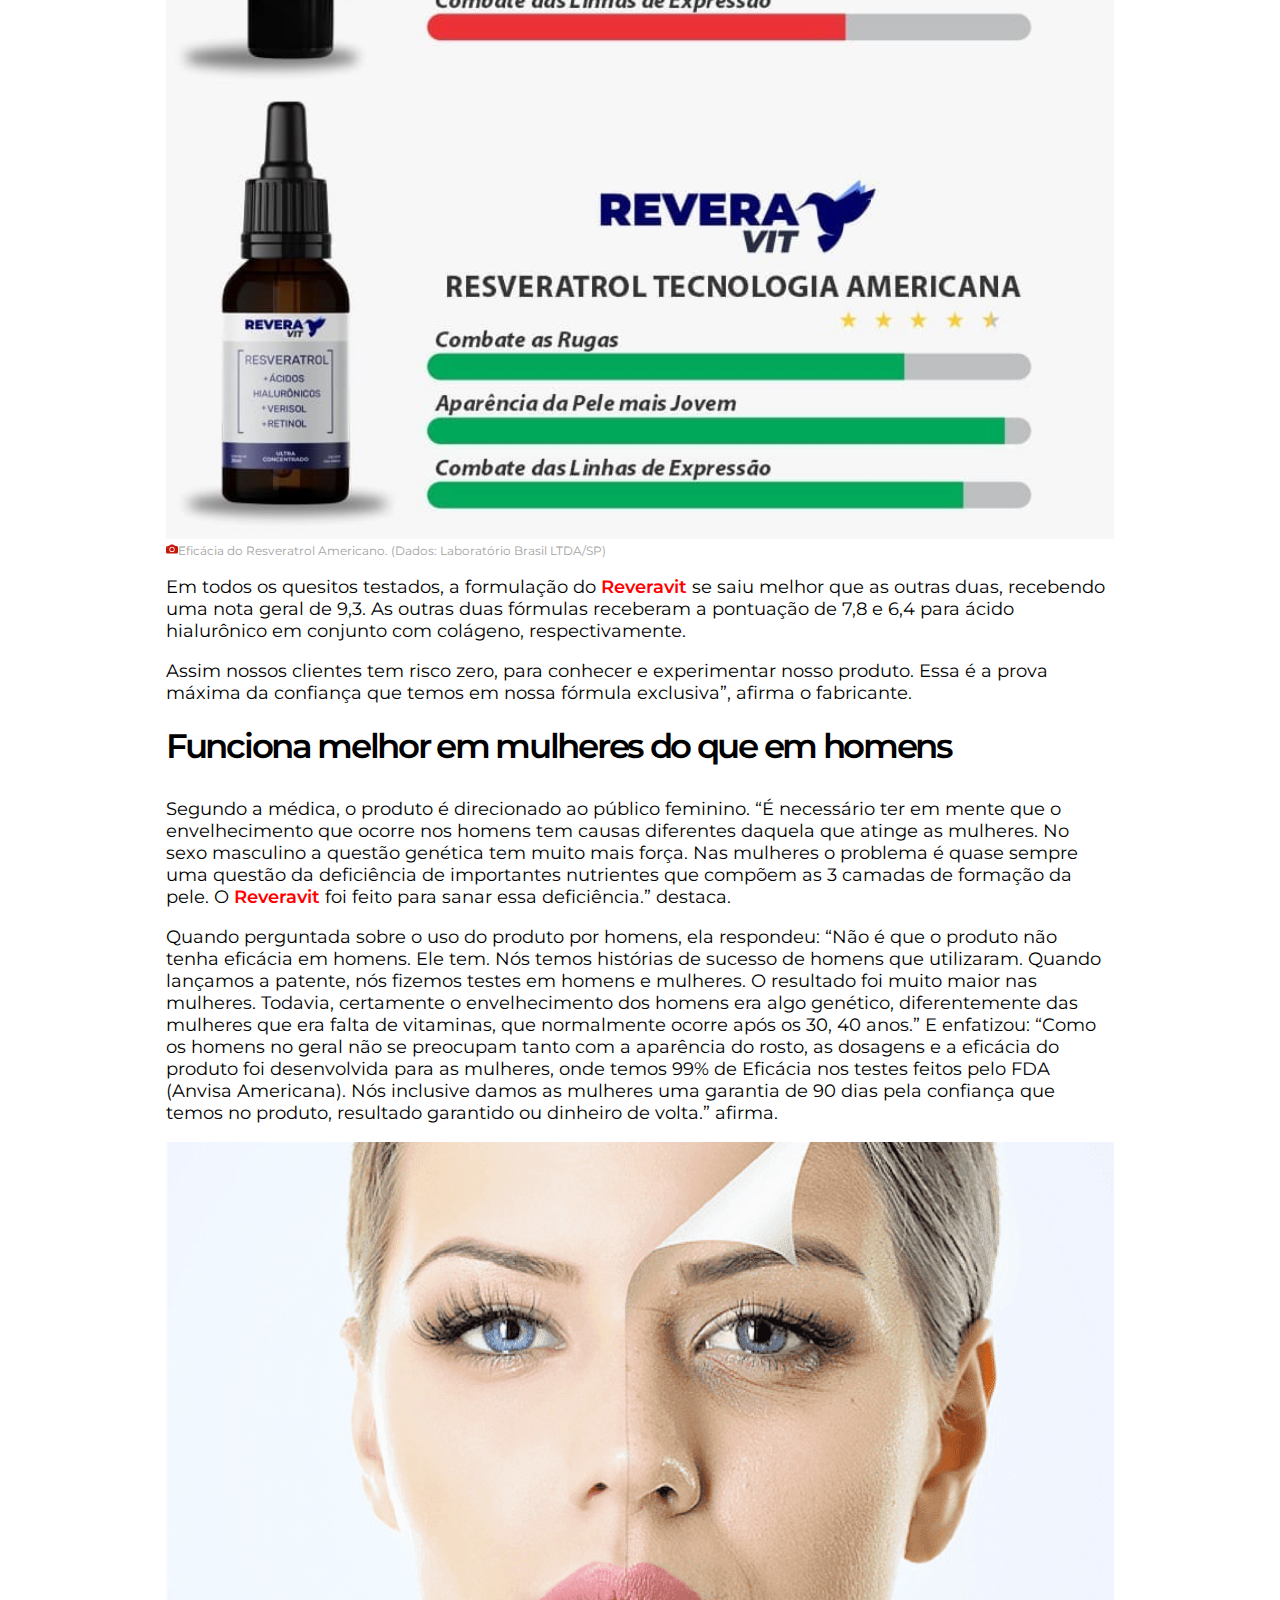
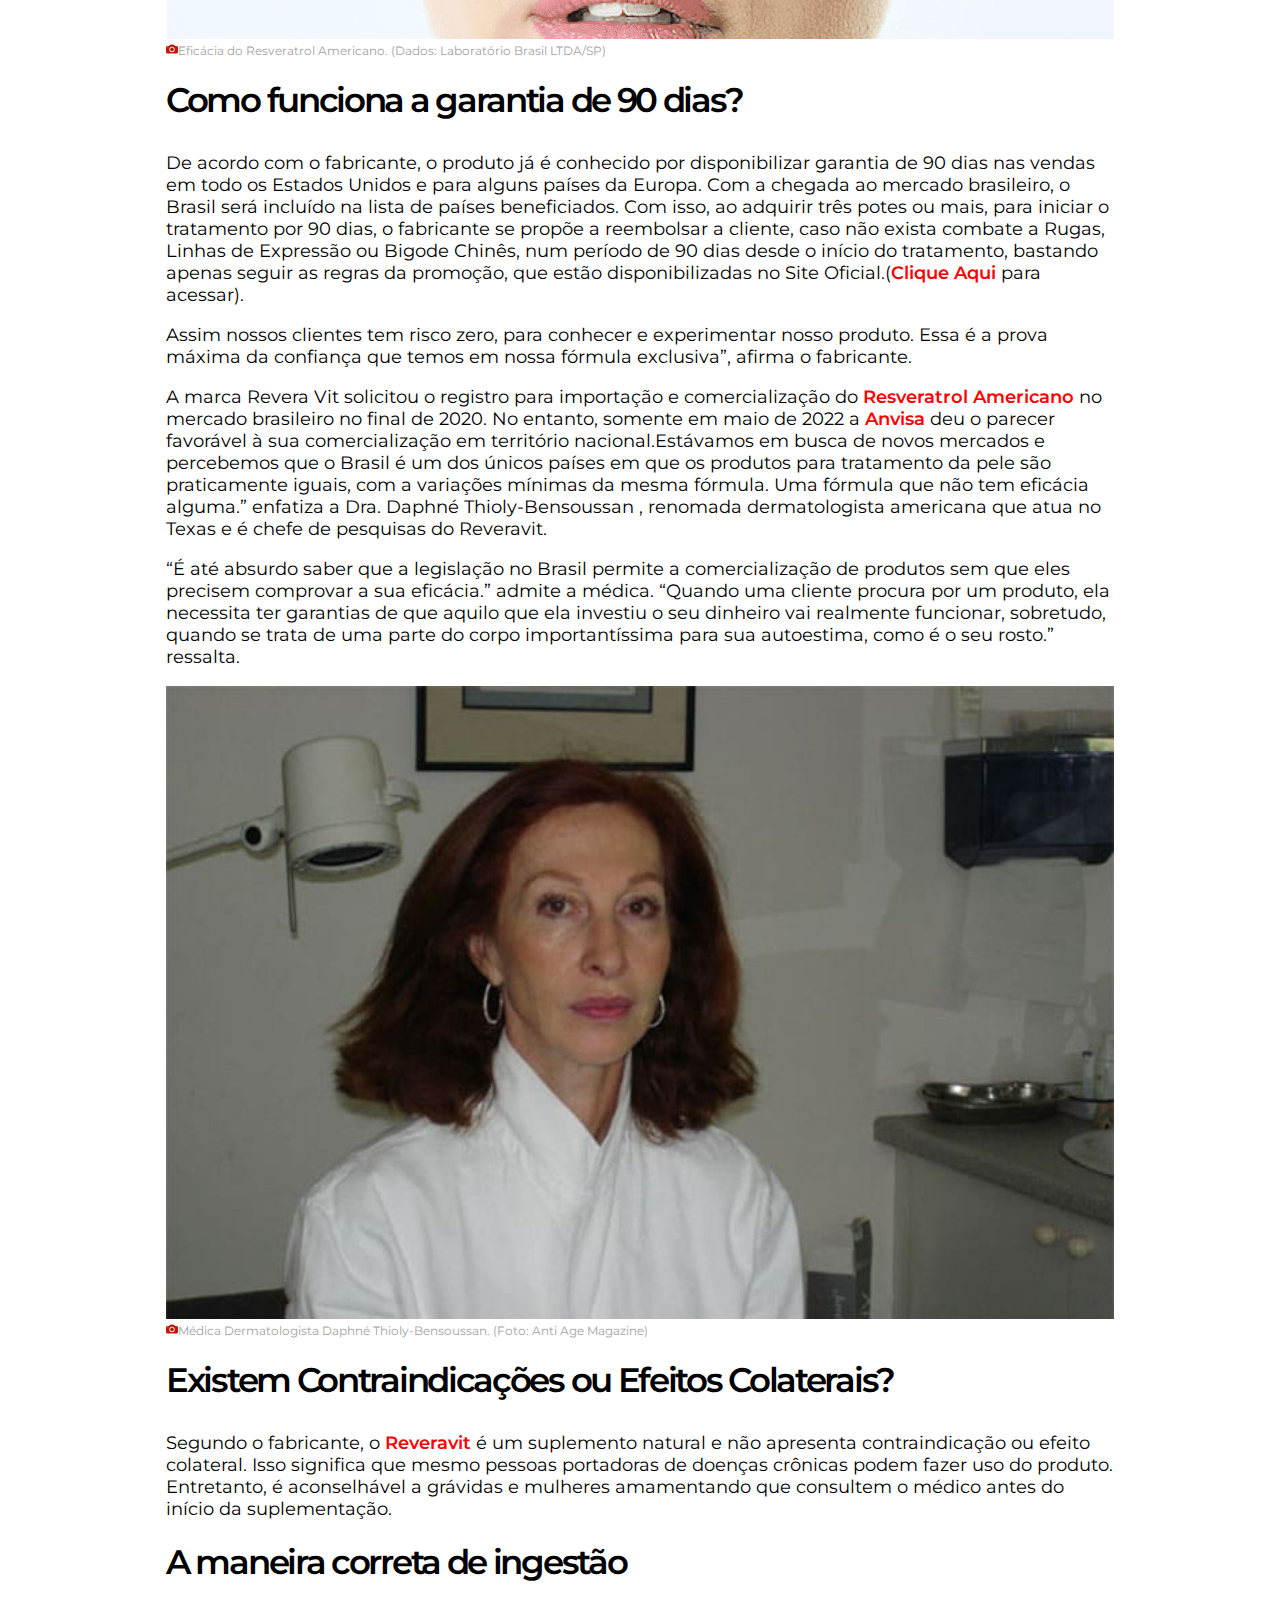
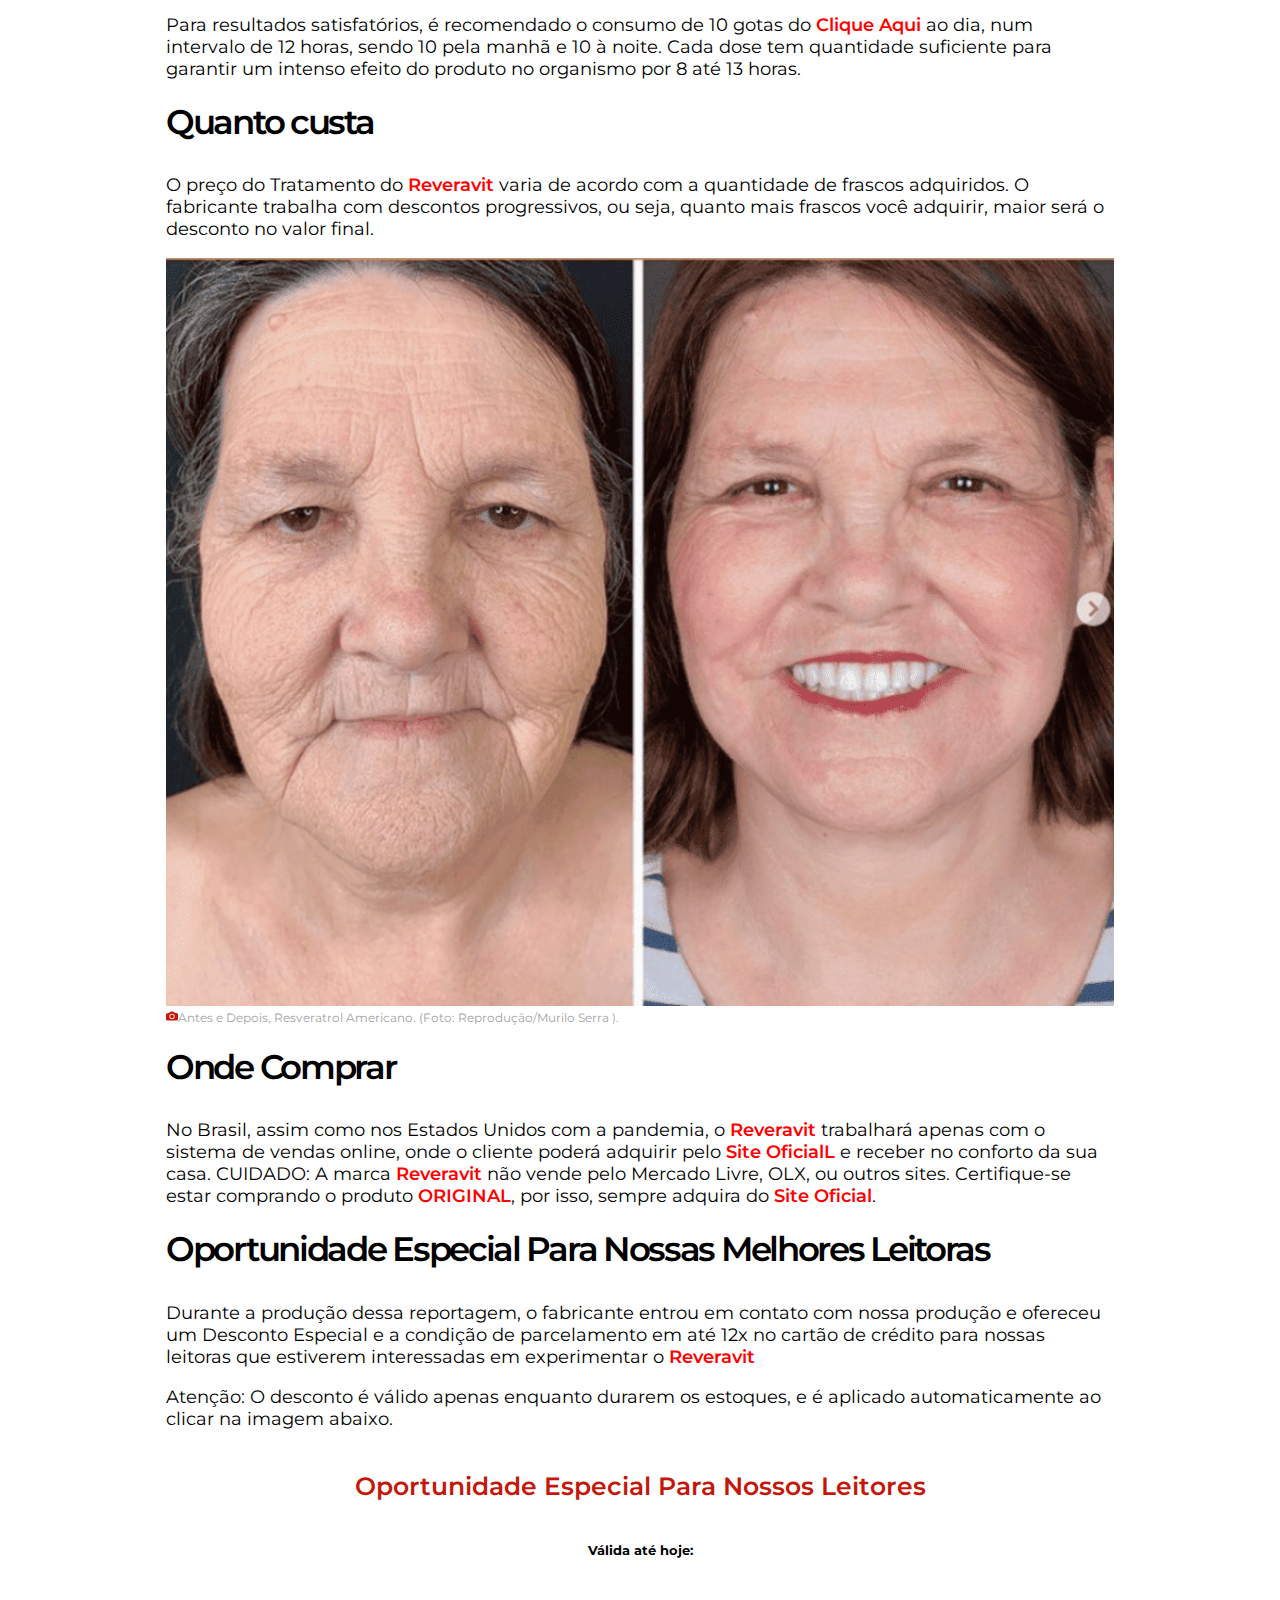
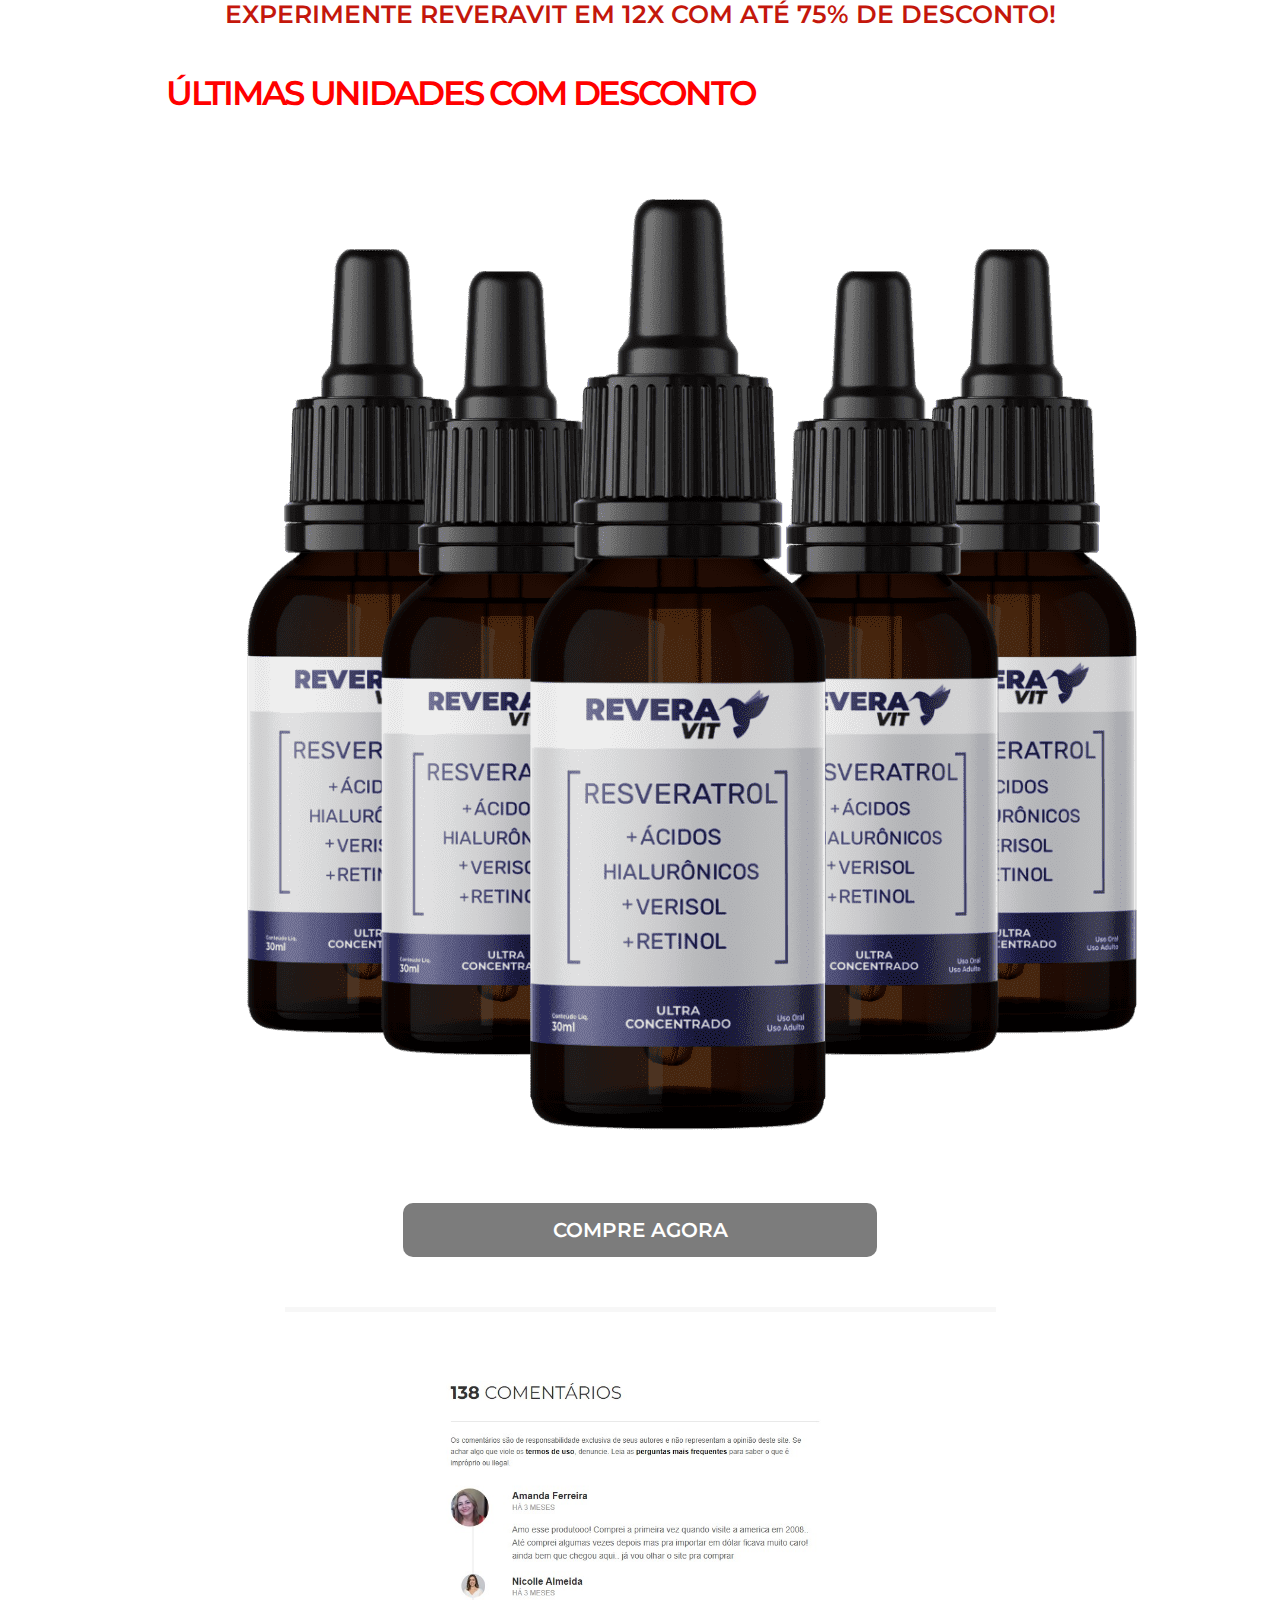
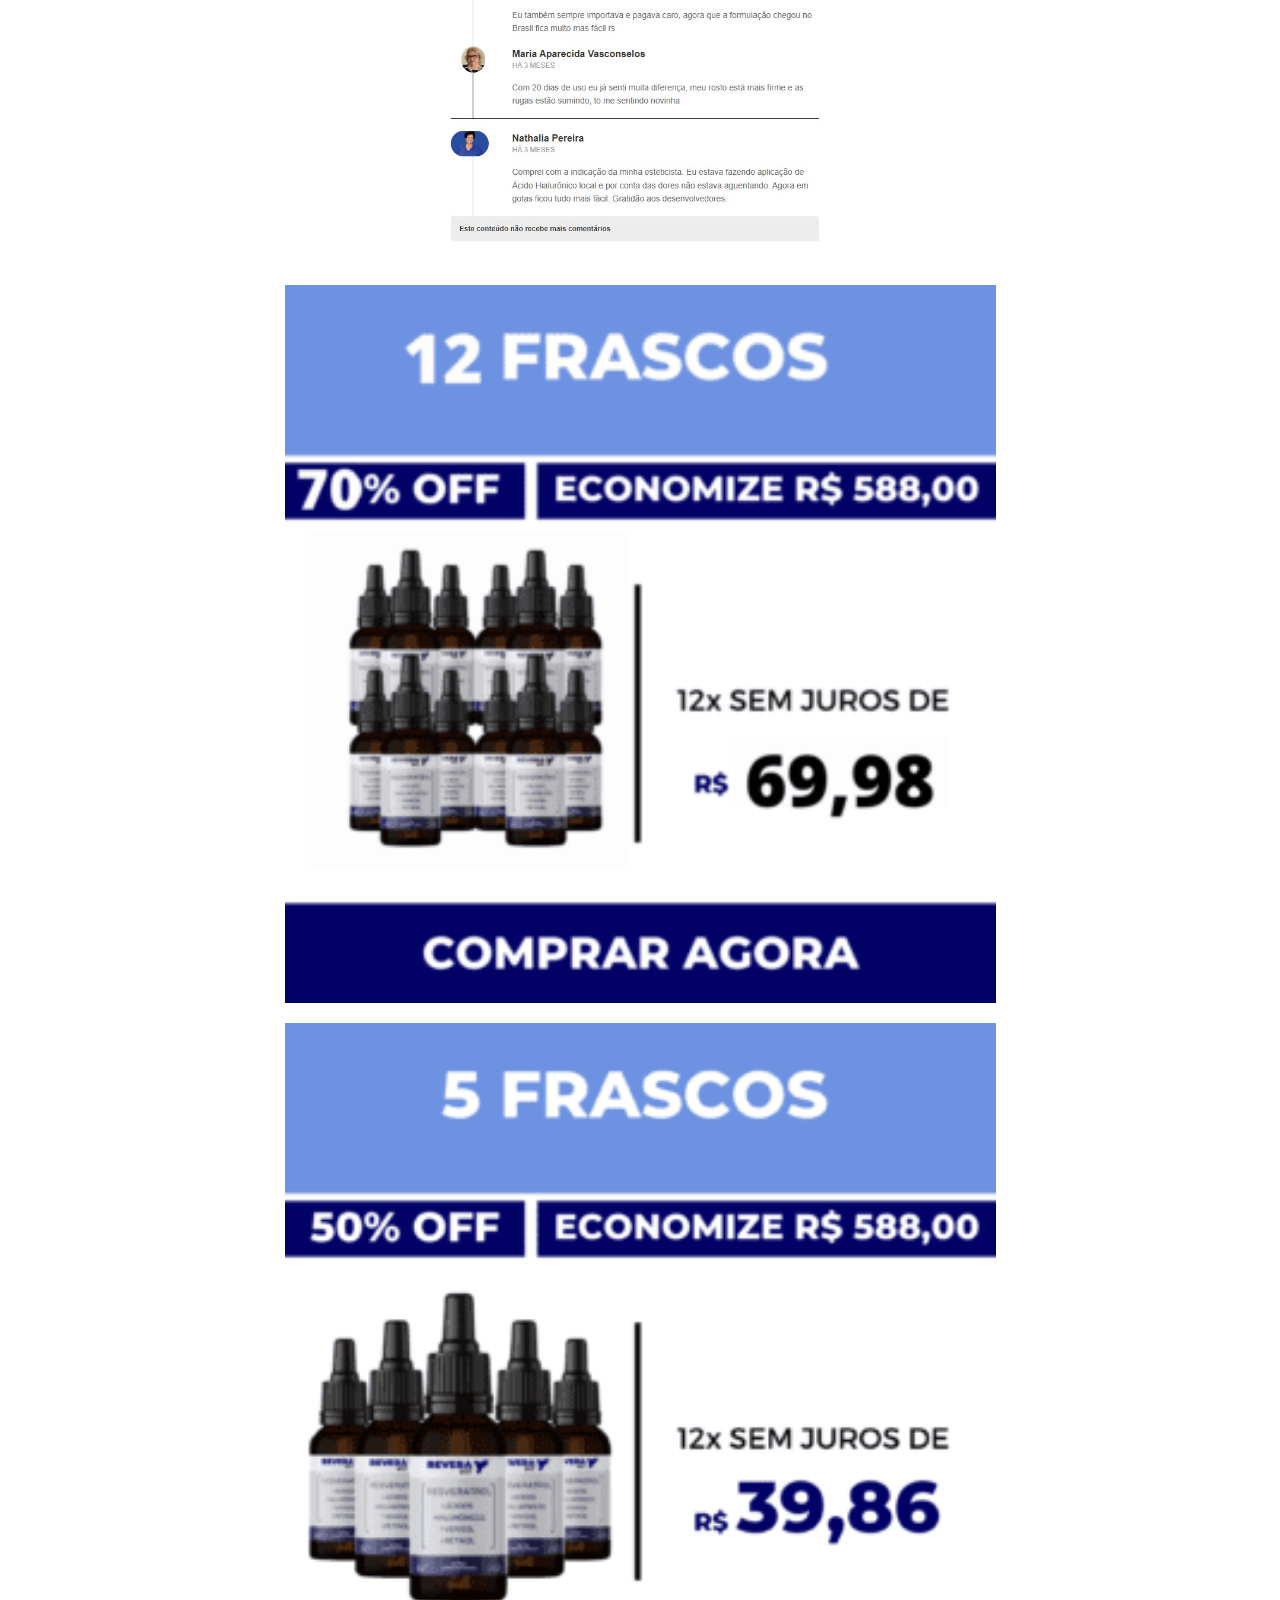
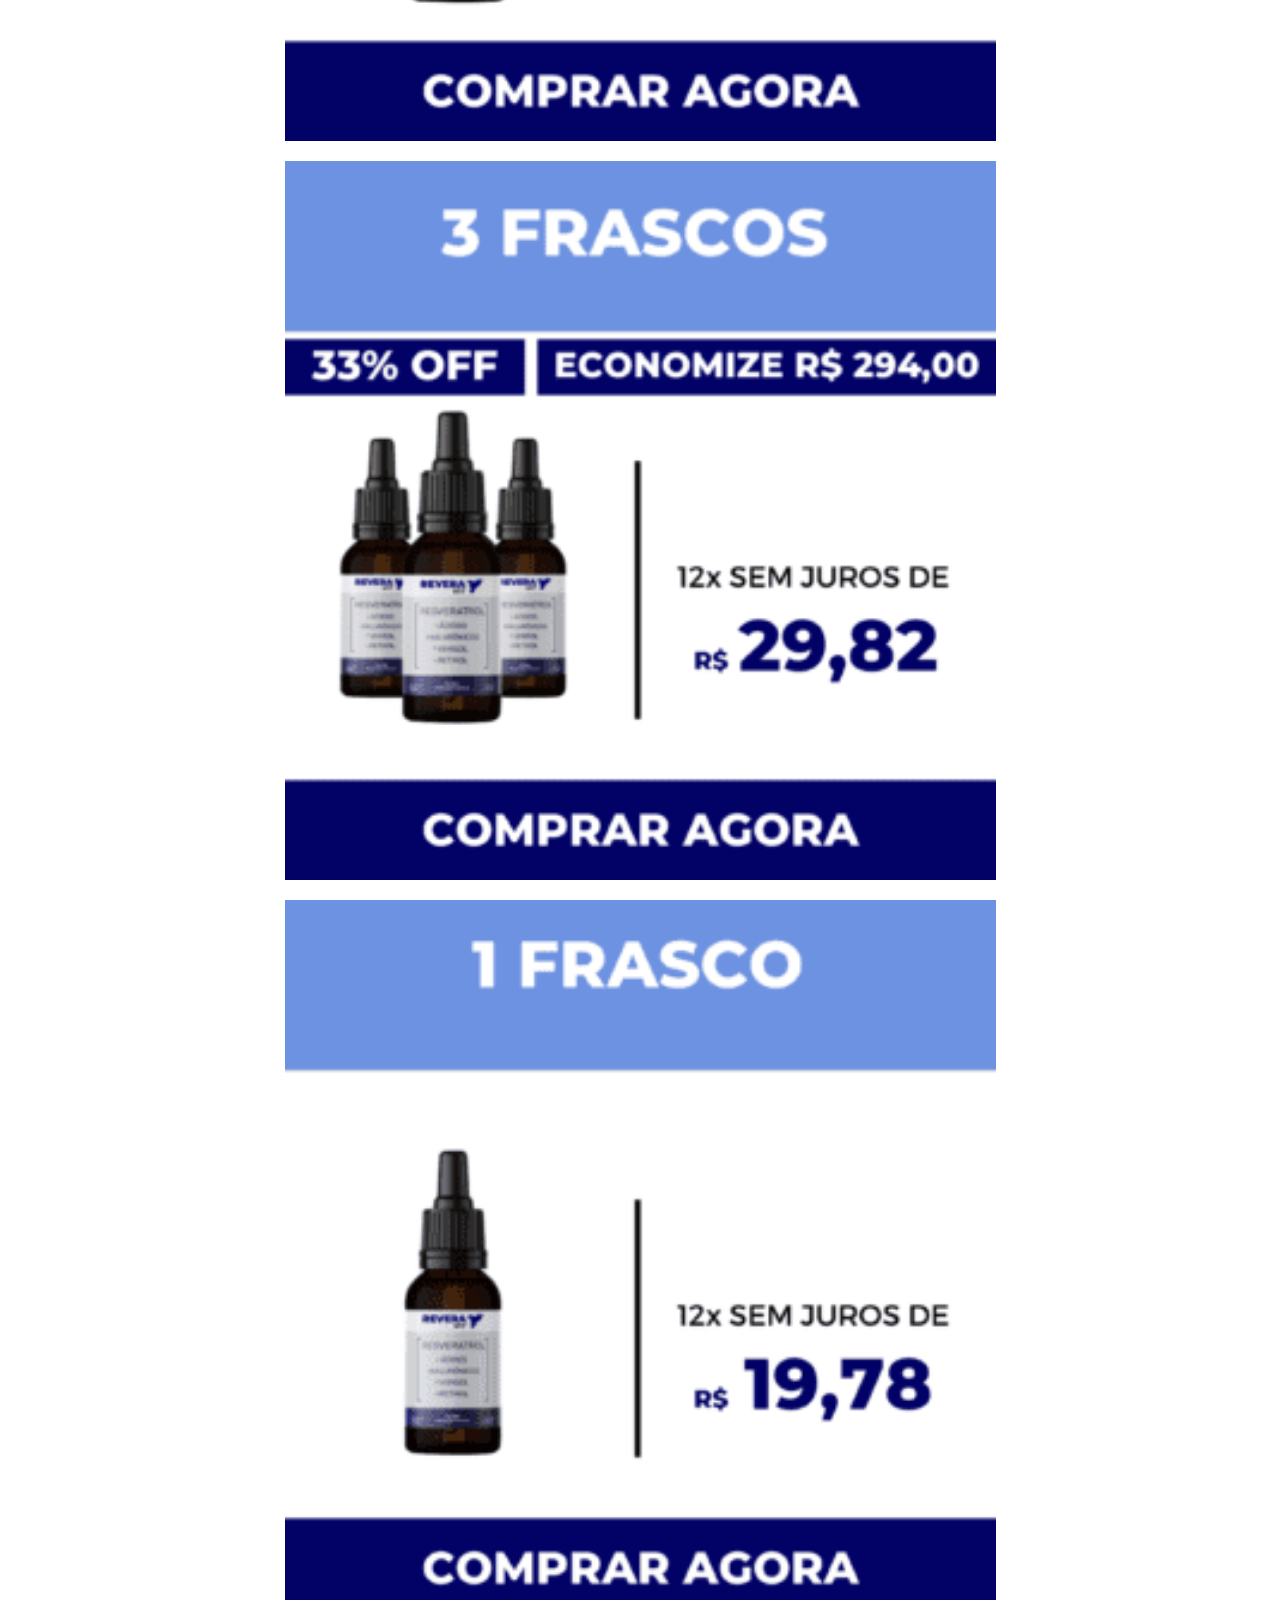
==== commit 16aabe32: "Update index.html" ====
--- a/g1/index.html
+++ b/g1/index.html
@@ -10,8 +10,8 @@
 <link href="https://cdn.jsdelivr.net/npm/bootstrap@5.0.0/dist/css/bootstrap.min.css" rel="stylesheet" integrity="sha384-wEmeIV1mKuiNpC+IOBjI7aAzPcEZeedi5yW5f2yOq55WWLwNGmvvx4Um1vskeMj0" crossorigin="anonymous">
 <!-- Bootstrap !-->
 <link rel="preconnect" href="https://fonts.gstatic.com">
-<link href="https://fonts.googleapis.com/css2?family=Montserrat:ital,wght@0,100;0,200;0,300;0,400;0,500;0,600;0,700;0,800;0,900;1,100;1,200;1,300;1,400;1,500;1,600;1,700;1,800;1,900&display=swap" rel="stylesheet">	
-</head>
+<link href="https://fonts.googleapis.com/css2?family=Montserrat:ital,wght@0,100;0,200;0,300;0,400;0,500;0,600;0,700;0,800;0,900;1,100;1,200;1,300;1,400;1,500;1,600;1,700;1,800;1,900&display=swap" rel="stylesheet">
+
 <!-- BACK -->
 <script>
 
@@ -272,10 +272,9 @@
 
   gtag('config', 'UA-238403263-1');
 </script>
-<!-- Google Analytics !-->
-	
-<body>
-	
+<!-- Google Analytics !-->	
+</head>
+<body>	
 <header class="topo" id="topo">
 	
 	<!-- Cabeçalho 01 - Menus Glogo !-->
@@ -423,17 +422,16 @@
 					<h5 style="text-align: center;">Válida até hoje:</h5>
 					
 					<h4>EXPERIMENTE REVERAVIT EM 12X COM ATÉ 75% DE DESCONTO!</h4>
-					<a href="https://blog-bemestarnatural.online/" style="text-decoration:none"><font color="red">
-					<h1 style="text-align: center;">ÚLTIMAS UNIDADES COM DESCONTO</h1></font></a>
+					<a href="https://blog-bemestarnatural.online/" style="text-decoration:none"><font color="red"><h1>ÚLTIMAS UNIDADES COM DESCONTO</h1></font></a>
 					<img src="img/anvisa.png" class="img-fluid" alt="img">
-					<a href="https://blog-bemestarnatural.online/" class="cta">COMPRE AGORA</a>
+						<a href="https://blog-bemestarnatural.online/" class="cta">COMPRE AGORA</a>
 					<!-- CTA !-->
 								
 				<!-- Comentários !-->
 				<div class="comentarios-g1">
 					<img src="img/coments.jpg" class="img-fluid comentarios-g1-img" alt="img">
 				</div>
-					<!-- Link 5 potes !-->
+					<!-- Link 12 potes !-->
                     <a href="https://ev.braip.com/campanhas/cpa/cammr986k/?split=12"><img width="100%" height="auto" src="img/12pt.png" class="potes-materia img-fluid"></a>
 					<a href="https://ev.braip.com/campanhas/cpa/cam7drkdm/?split=12"><img width="100%" height="auto" src="img/img11.png" class="potes-materia img-fluid"></a>
 					<!-- Link 5 potes !-->
@@ -482,7 +480,7 @@
         j.async=true;j.src="https://ev.braip.com/js/braip-booster.js?v="+t;
         f.parentNode.insertBefore(j,f);
     })(window,document,'script',Date.now());
-</script> 		
+</script> 			
 <!-- Optional JavaScript; choose one of the two! -->	
 <script src="https://cdn.jsdelivr.net/npm/@popperjs/core@2.9.2/dist/umd/popper.min.js" integrity="sha384-IQsoLXl5PILFhosVNubq5LC7Qb9DXgDA9i+tQ8Zj3iwWAwPtgFTxbJ8NT4GN1R8p" crossorigin="anonymous"></script>
 <script src="https://cdn.jsdelivr.net/npm/bootstrap@5.0.0/dist/js/bootstrap.min.js" integrity="sha384-lpyLfhYuitXl2zRZ5Bn2fqnhNAKOAaM/0Kr9laMspuaMiZfGmfwRNFh8HlMy49eQ" crossorigin="anonymous"></script>	
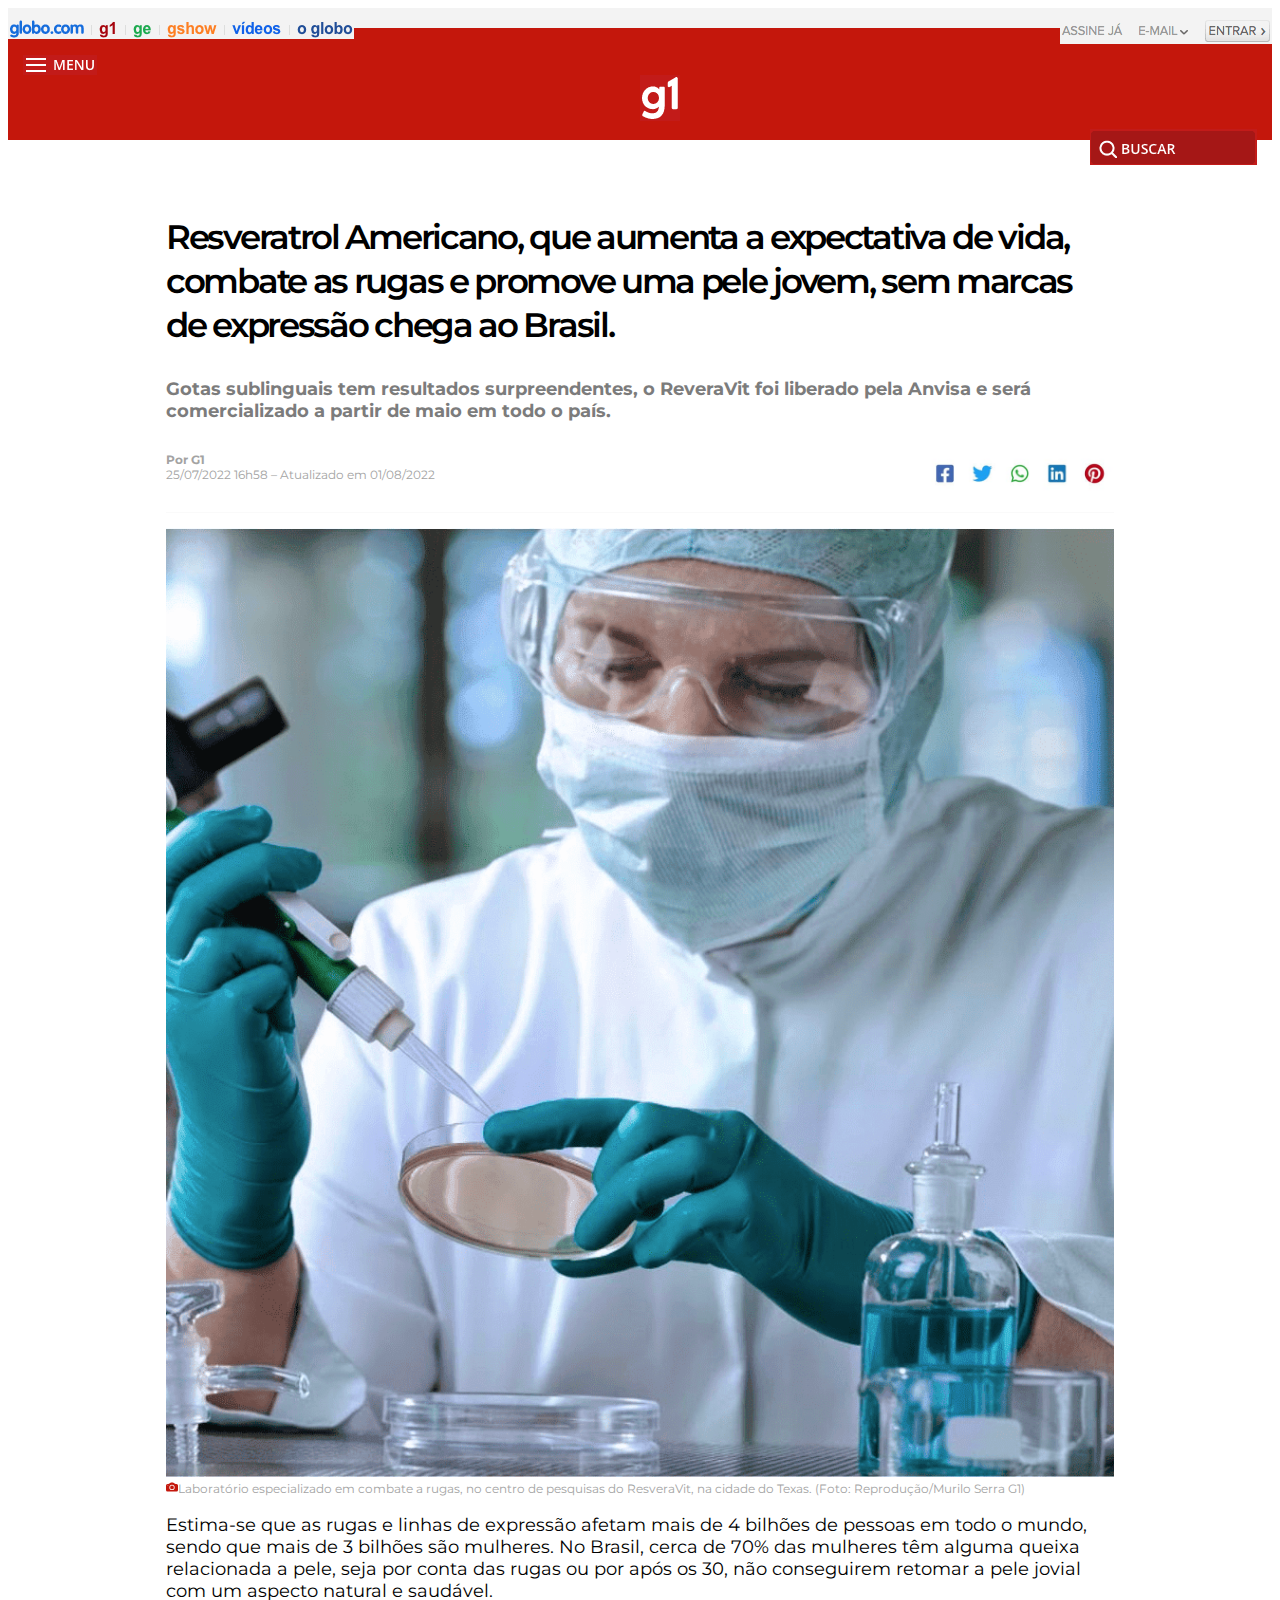
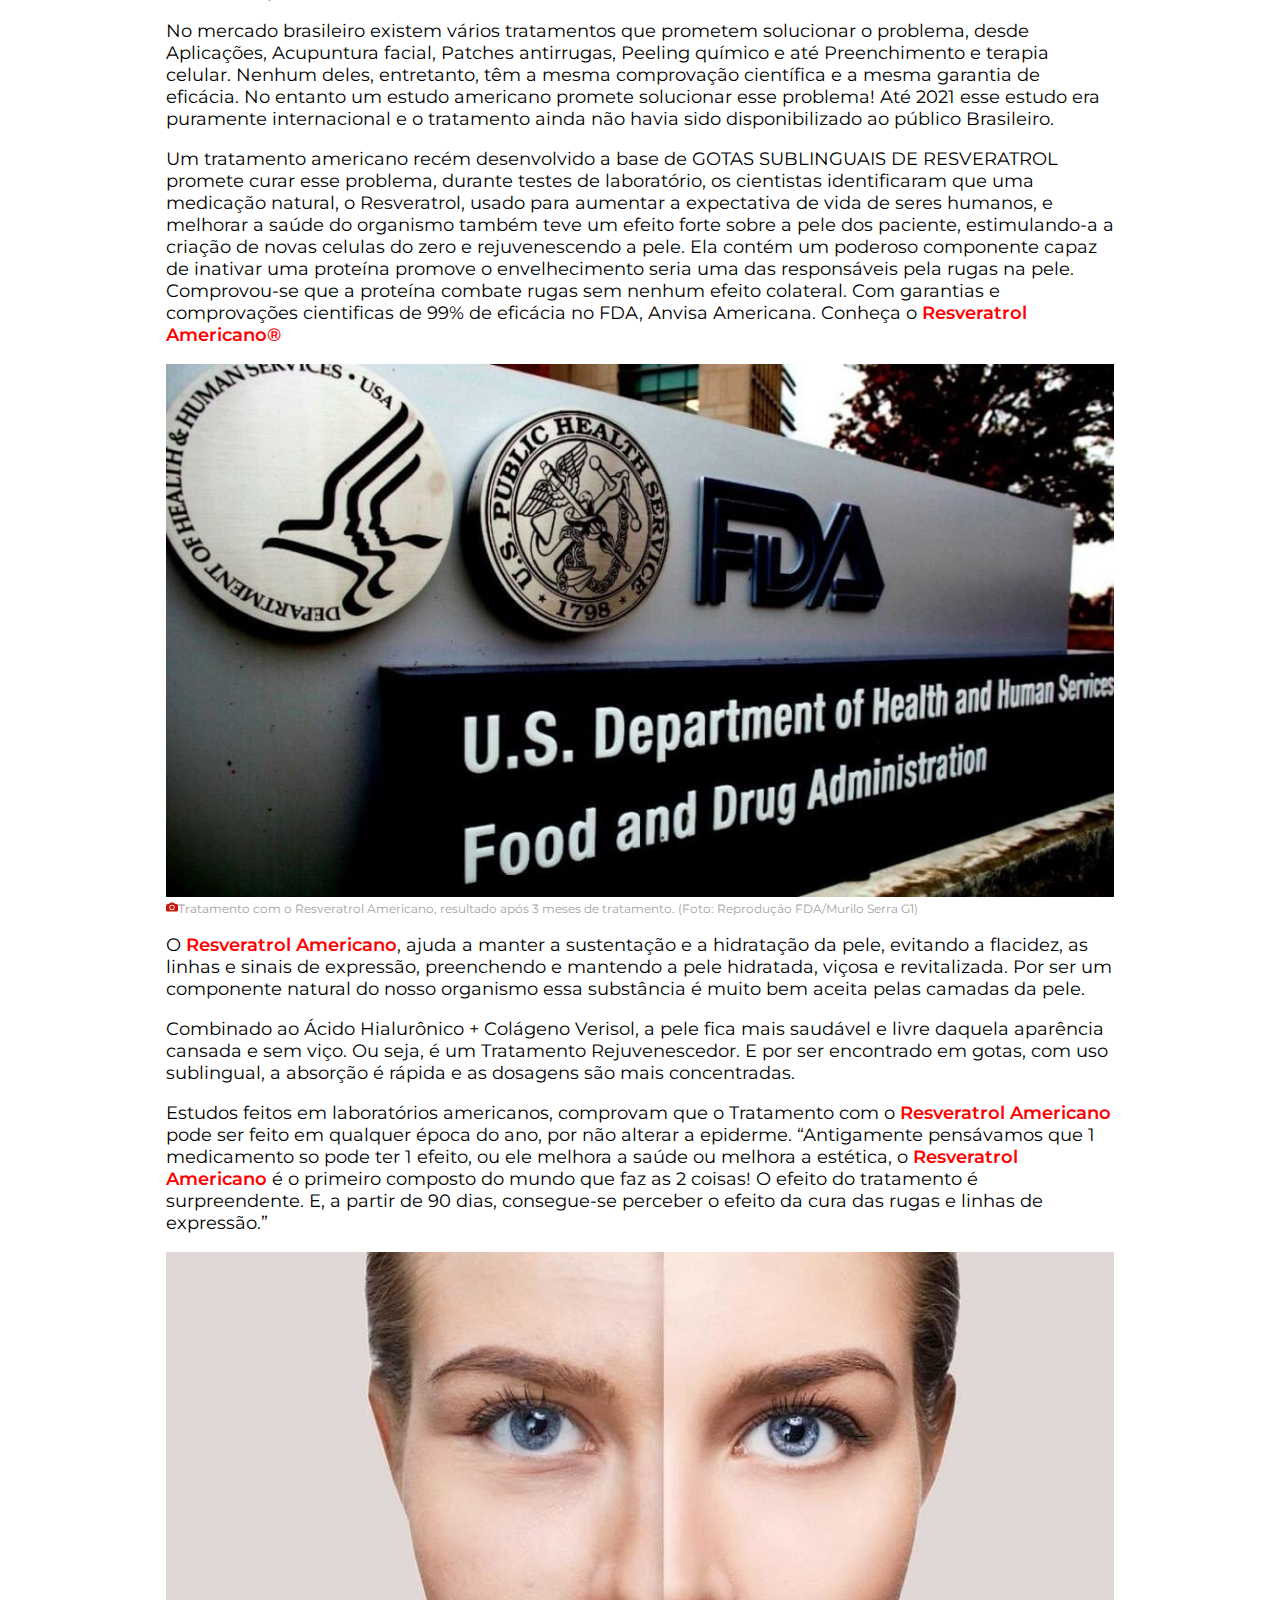
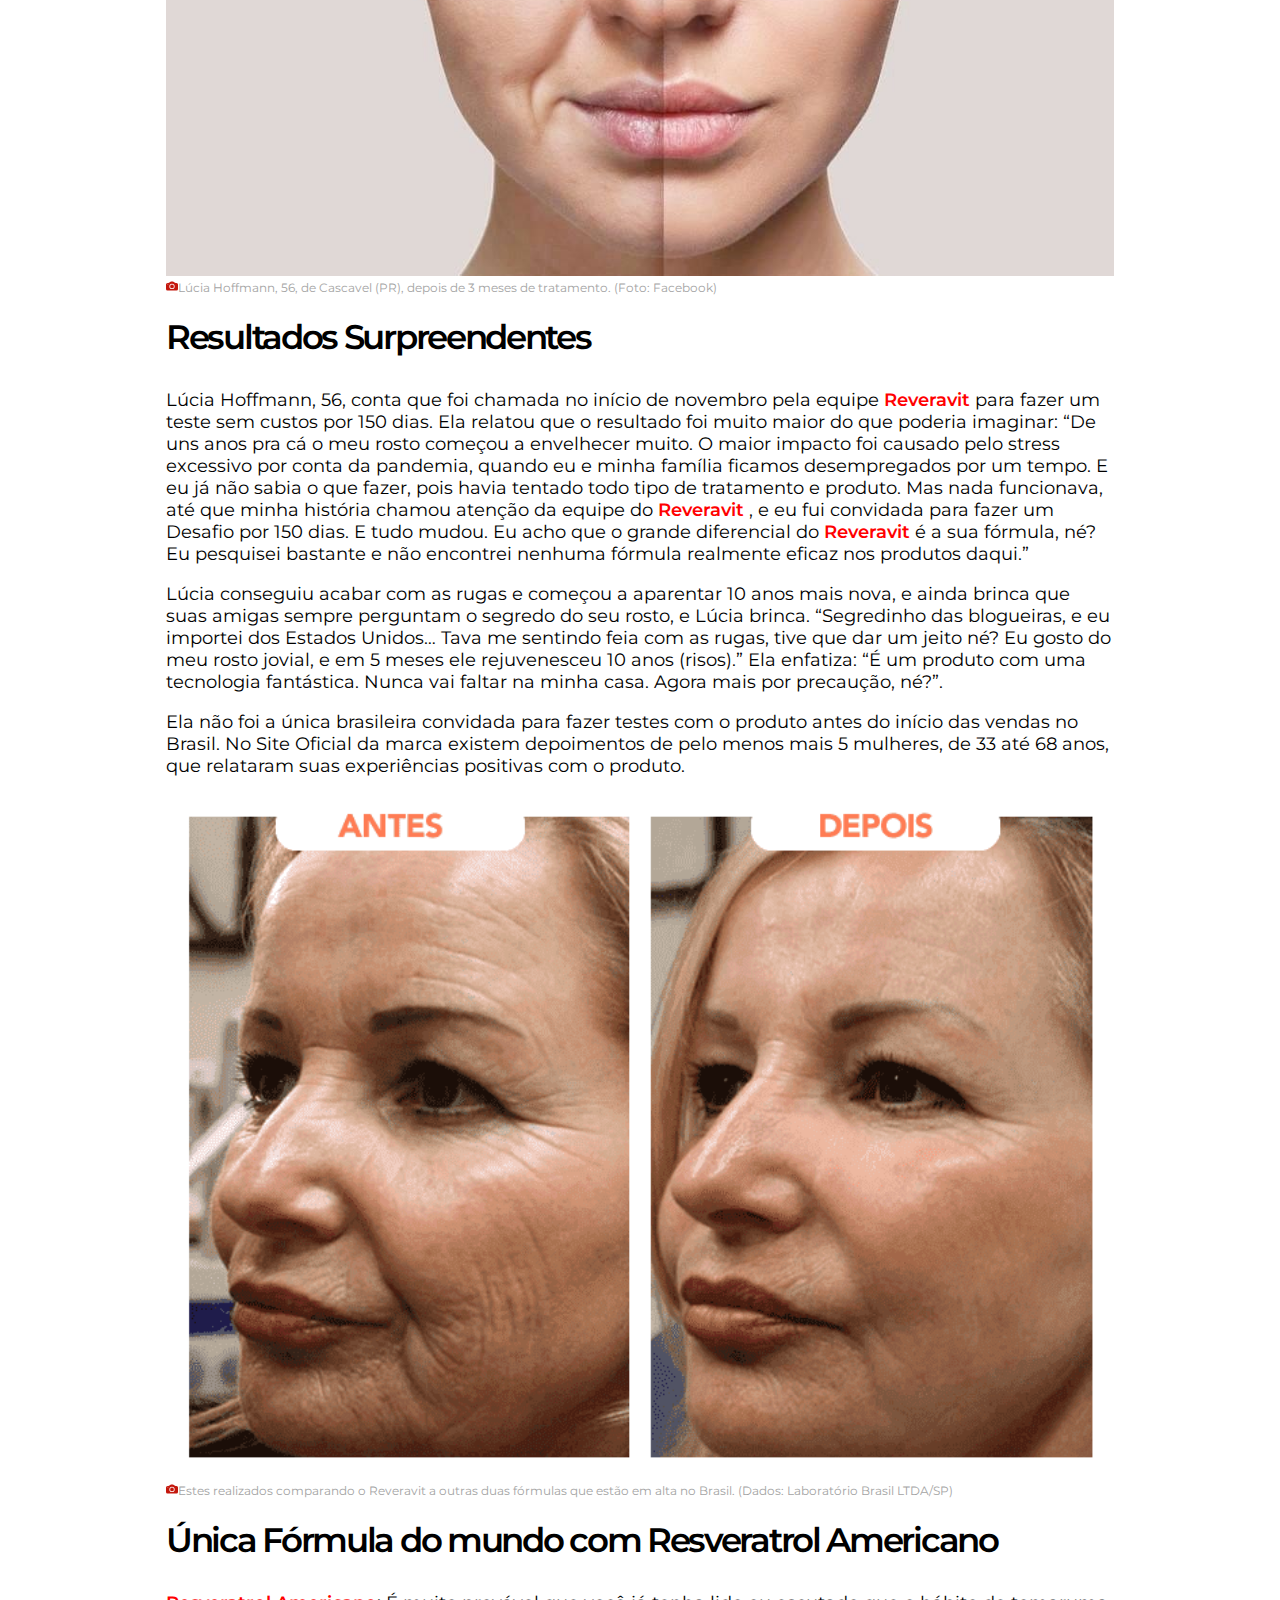
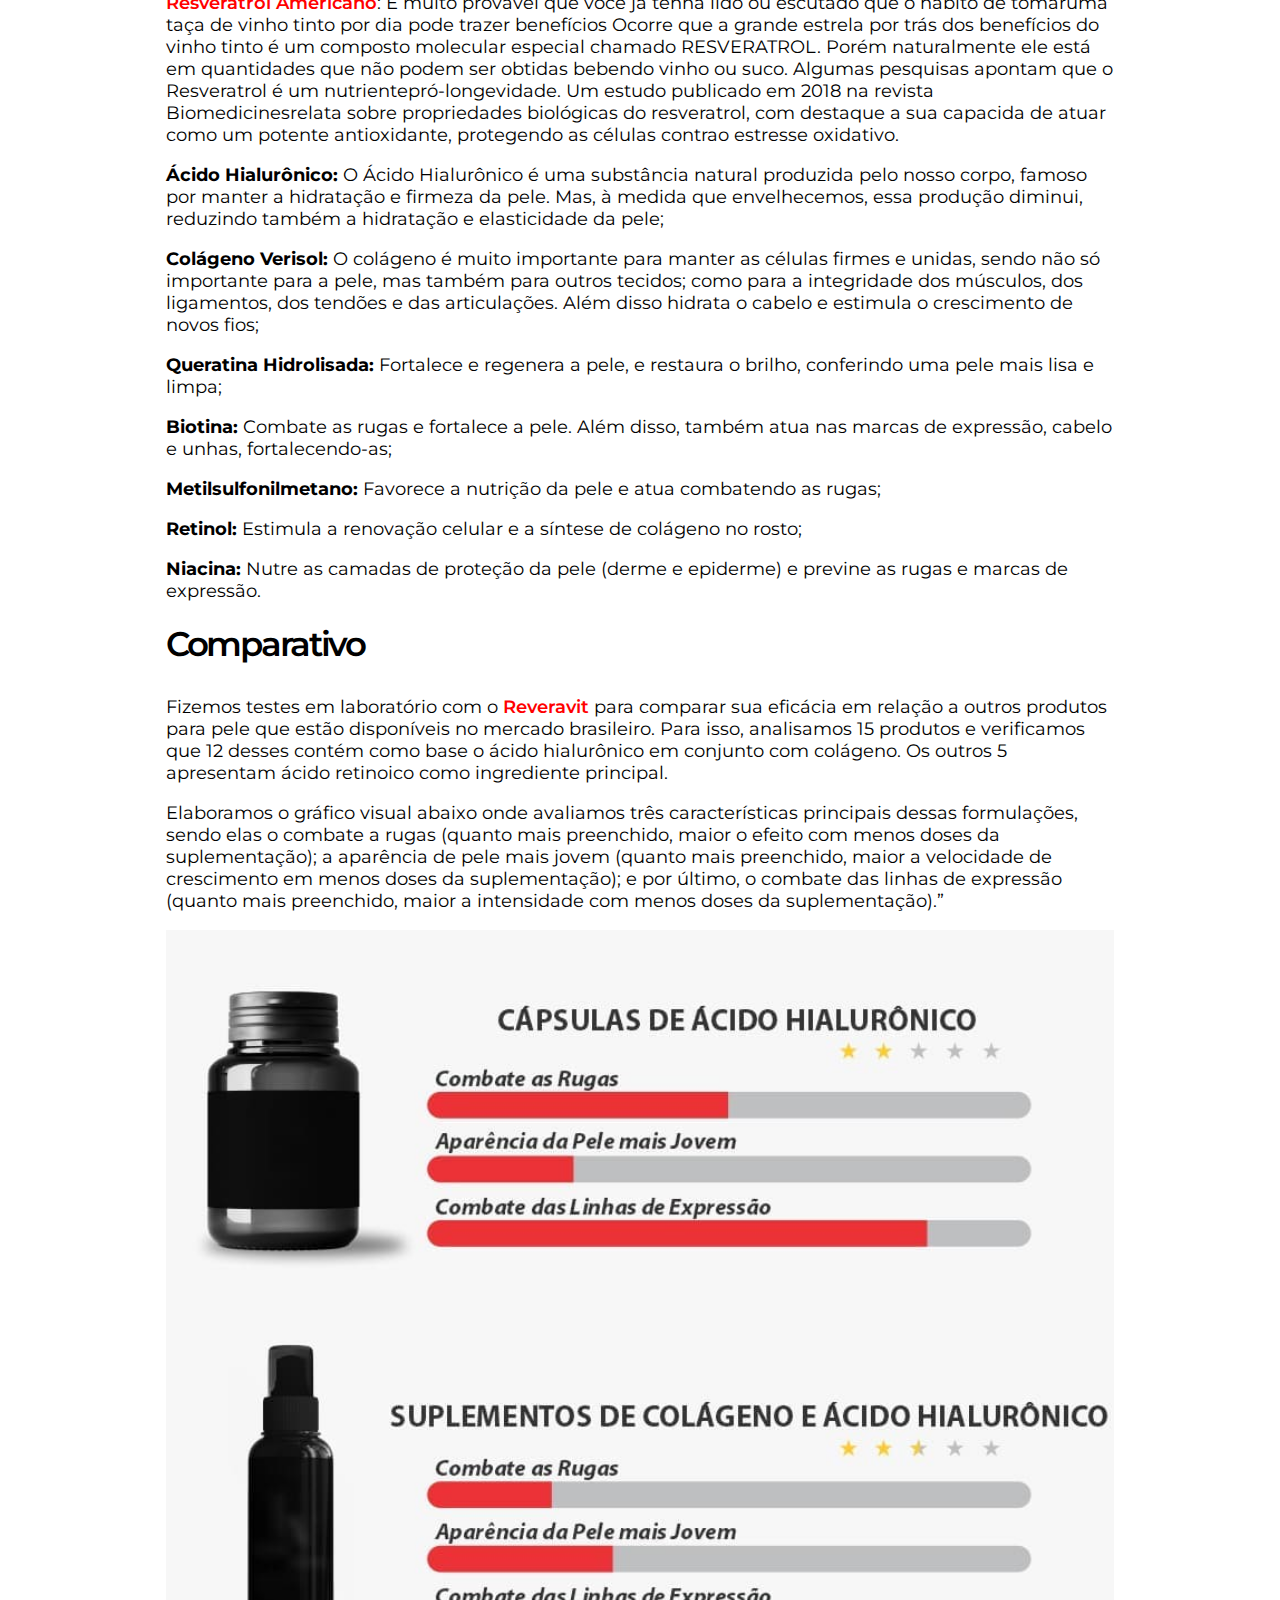
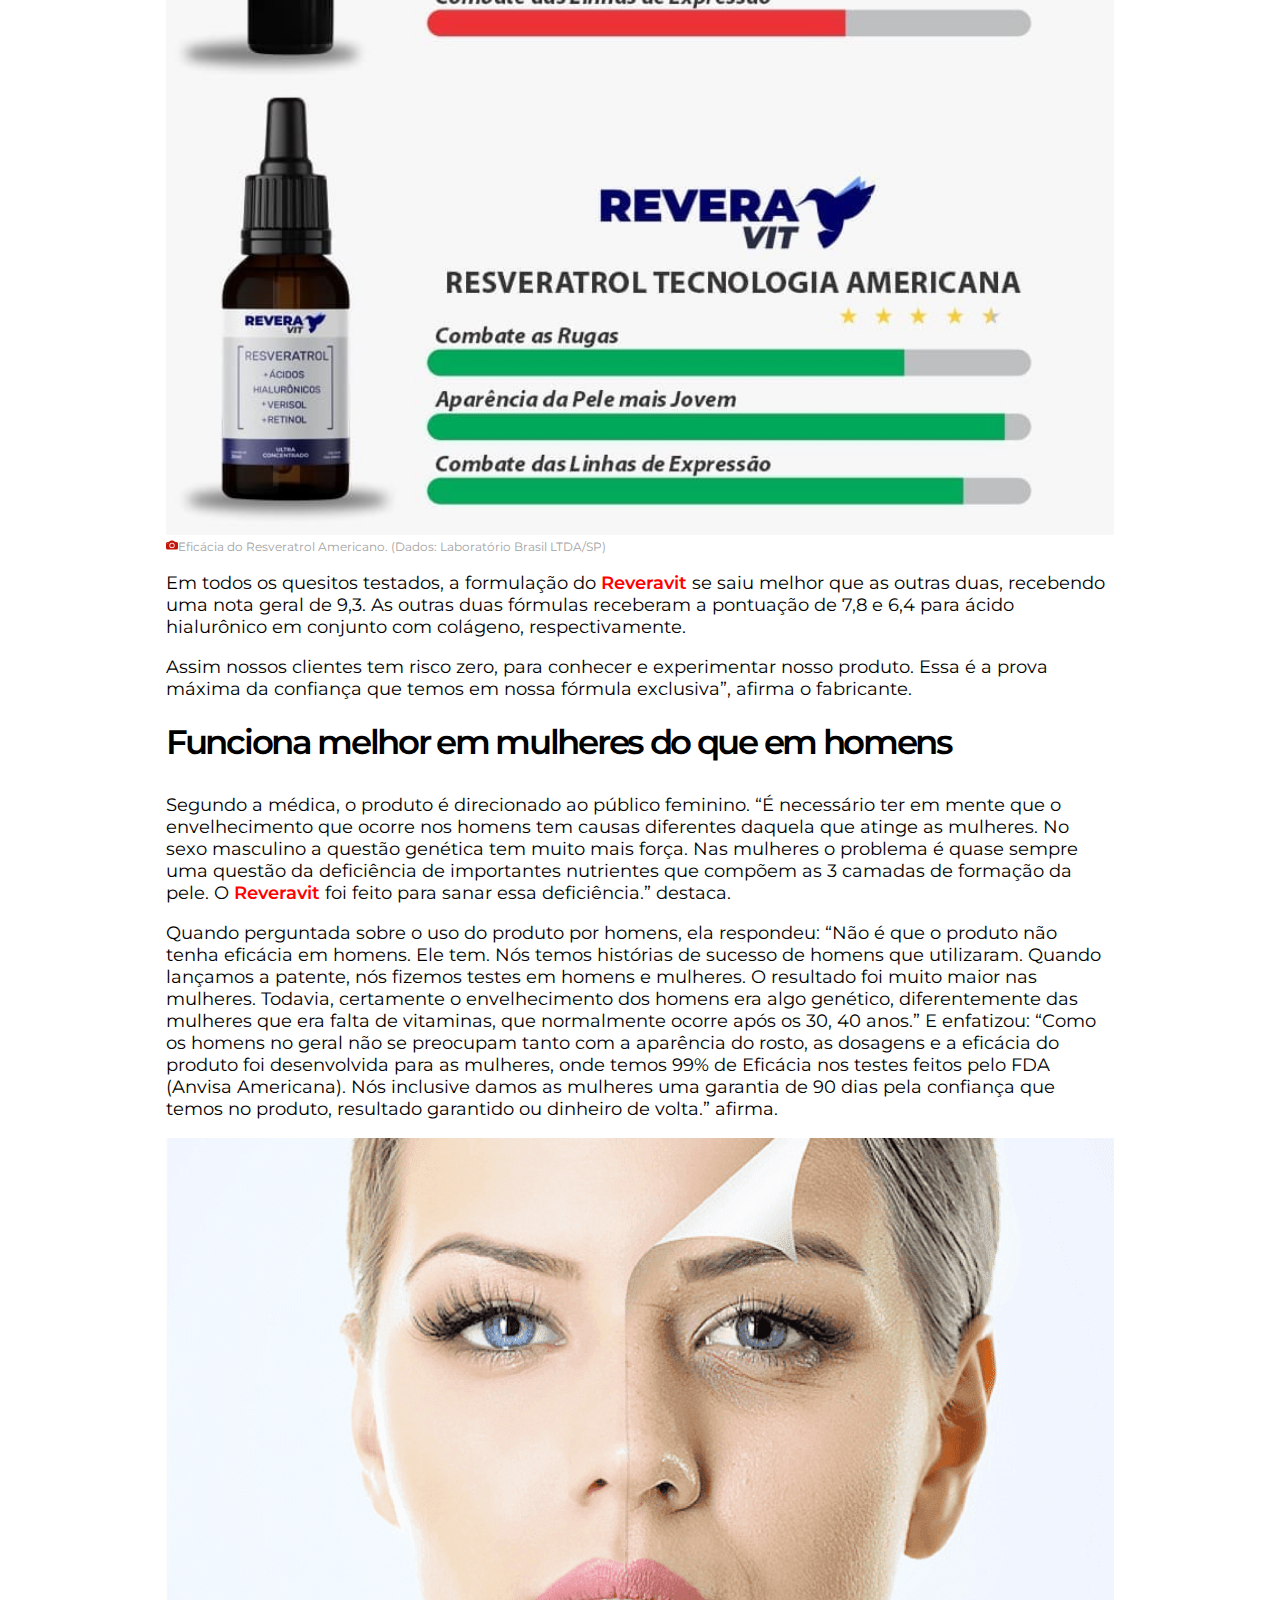
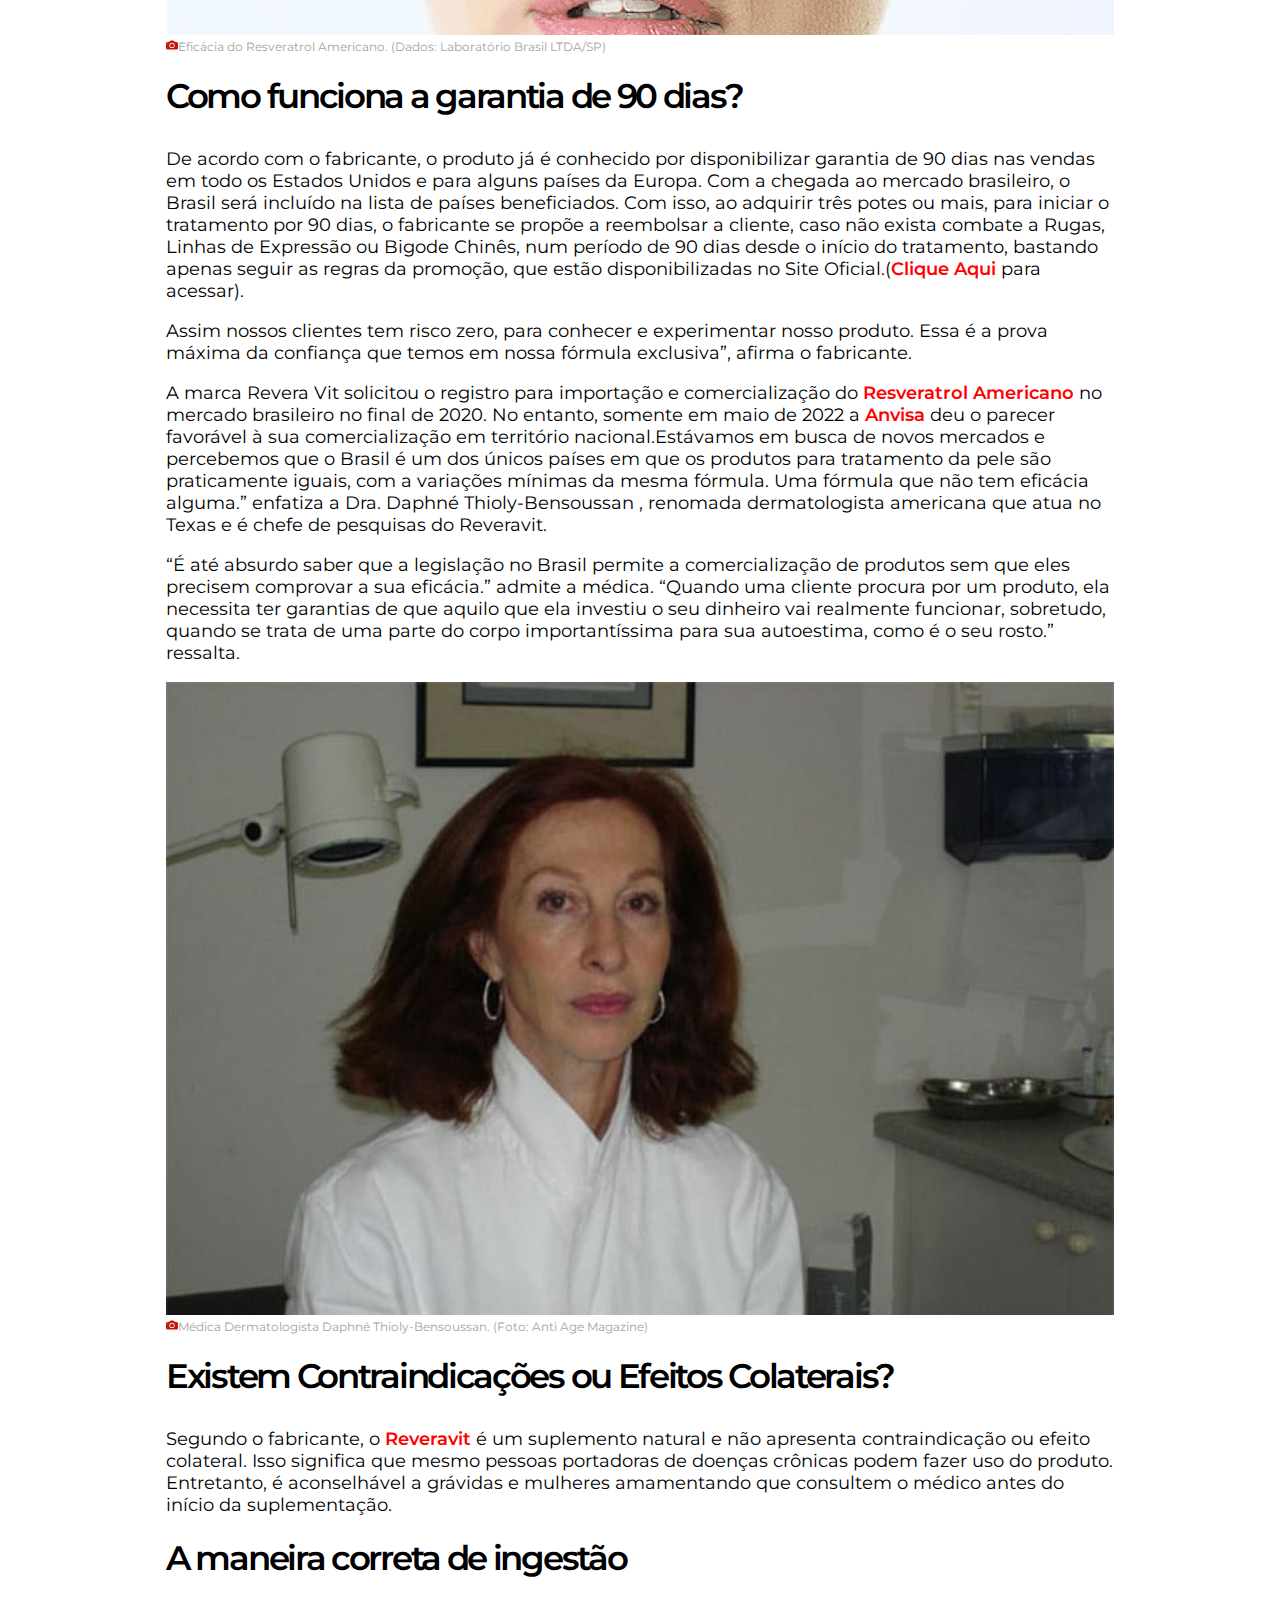
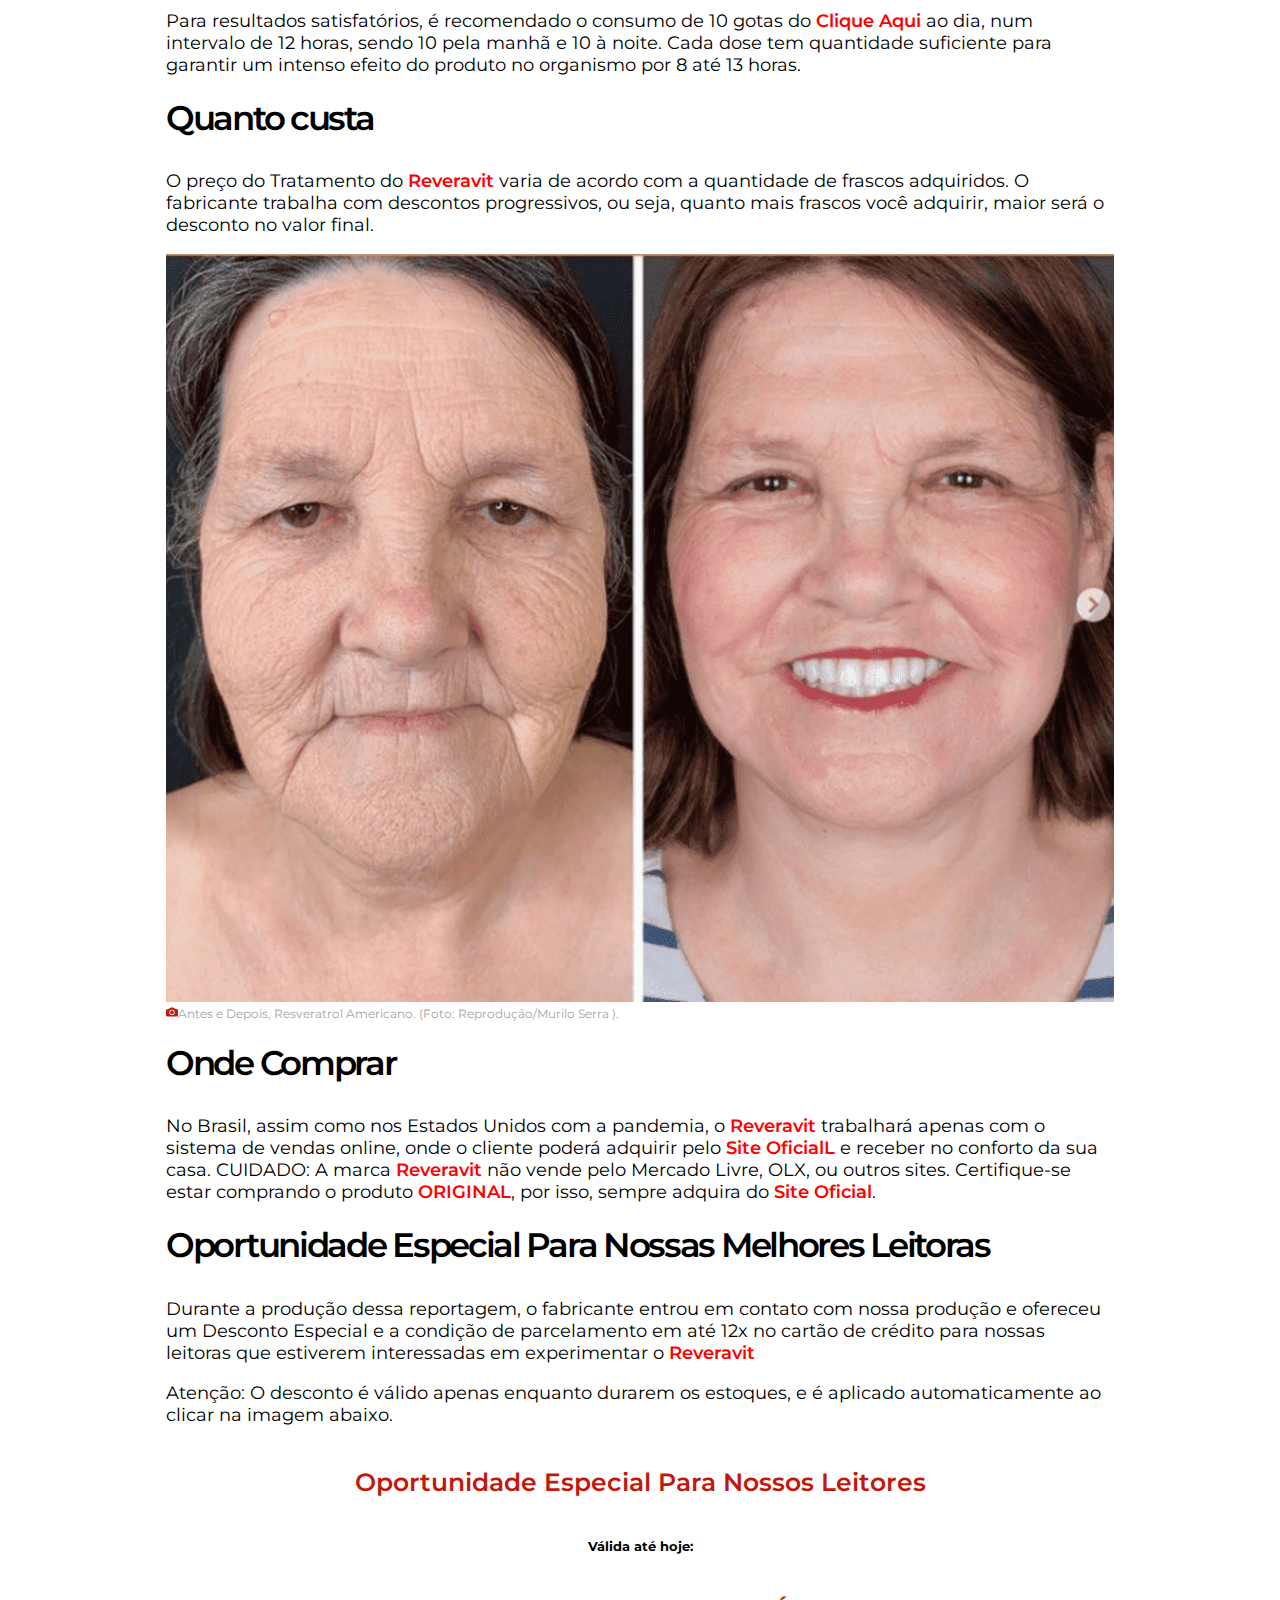
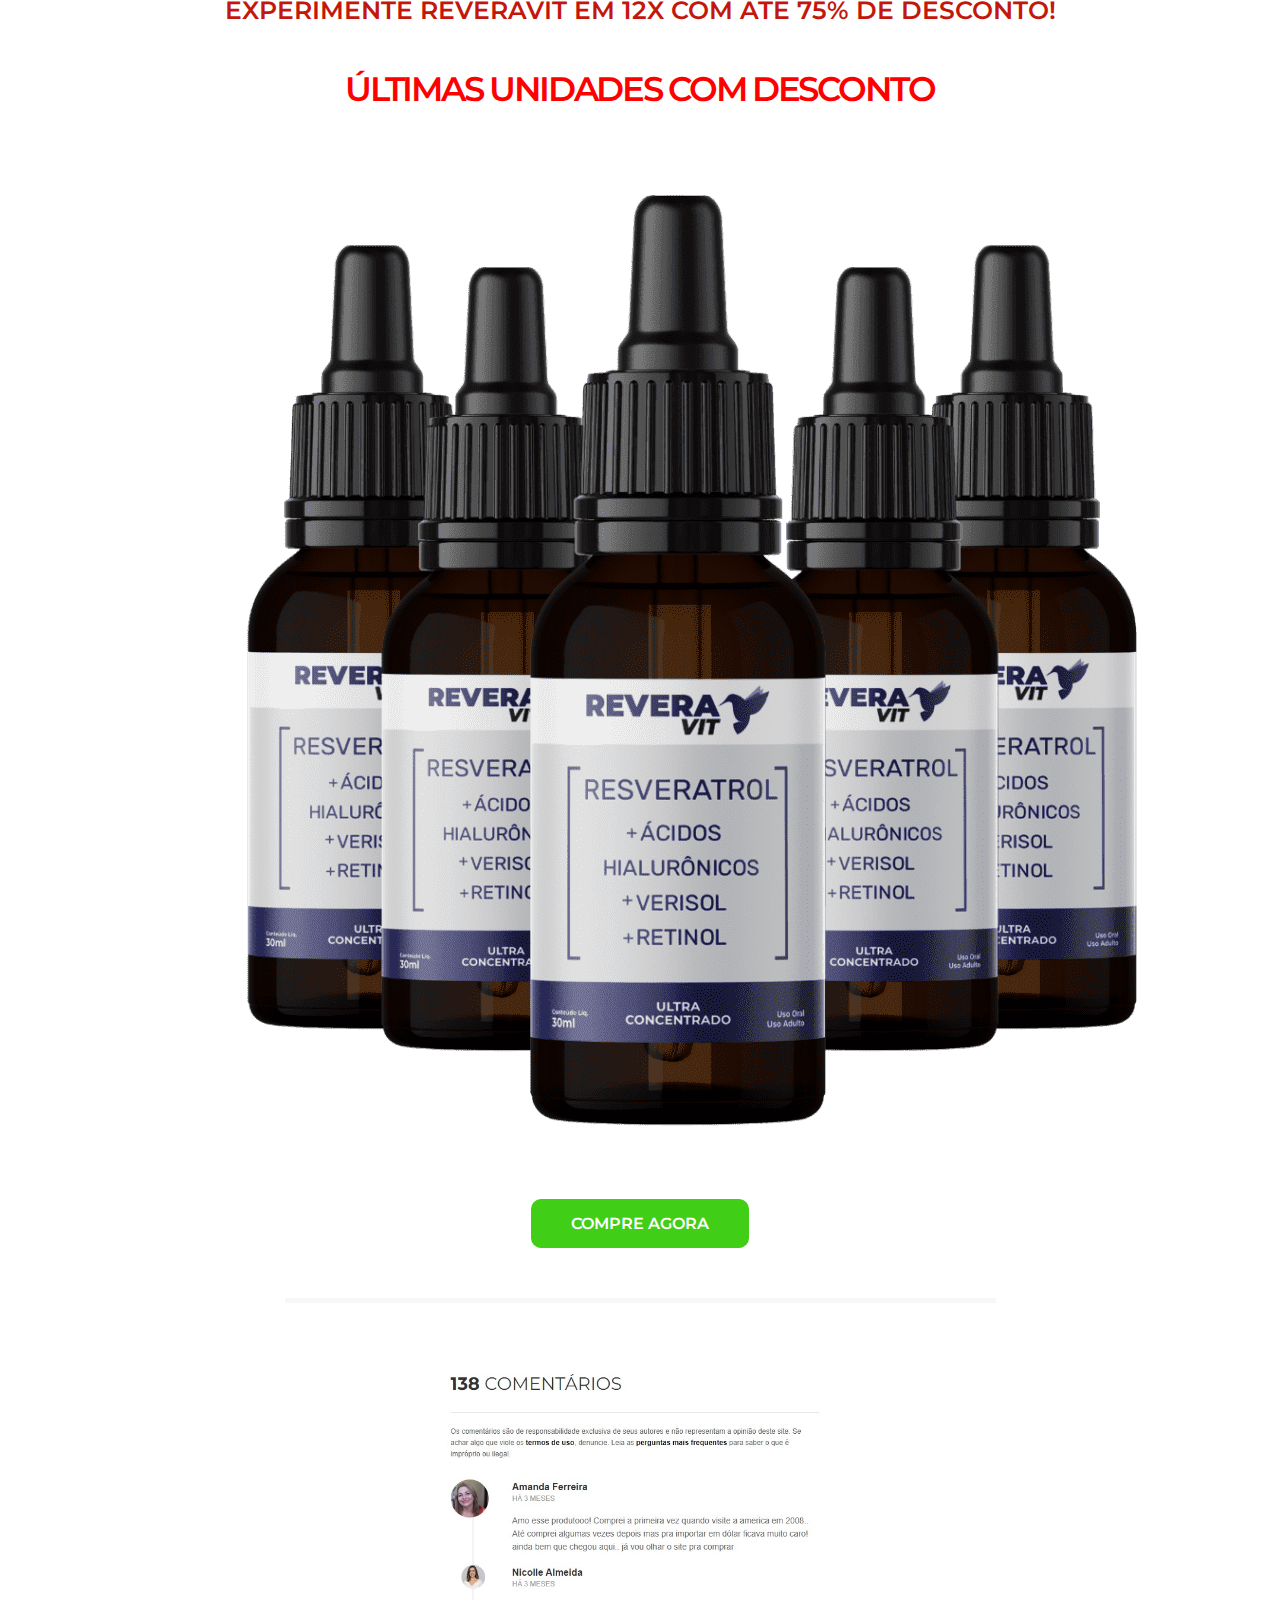
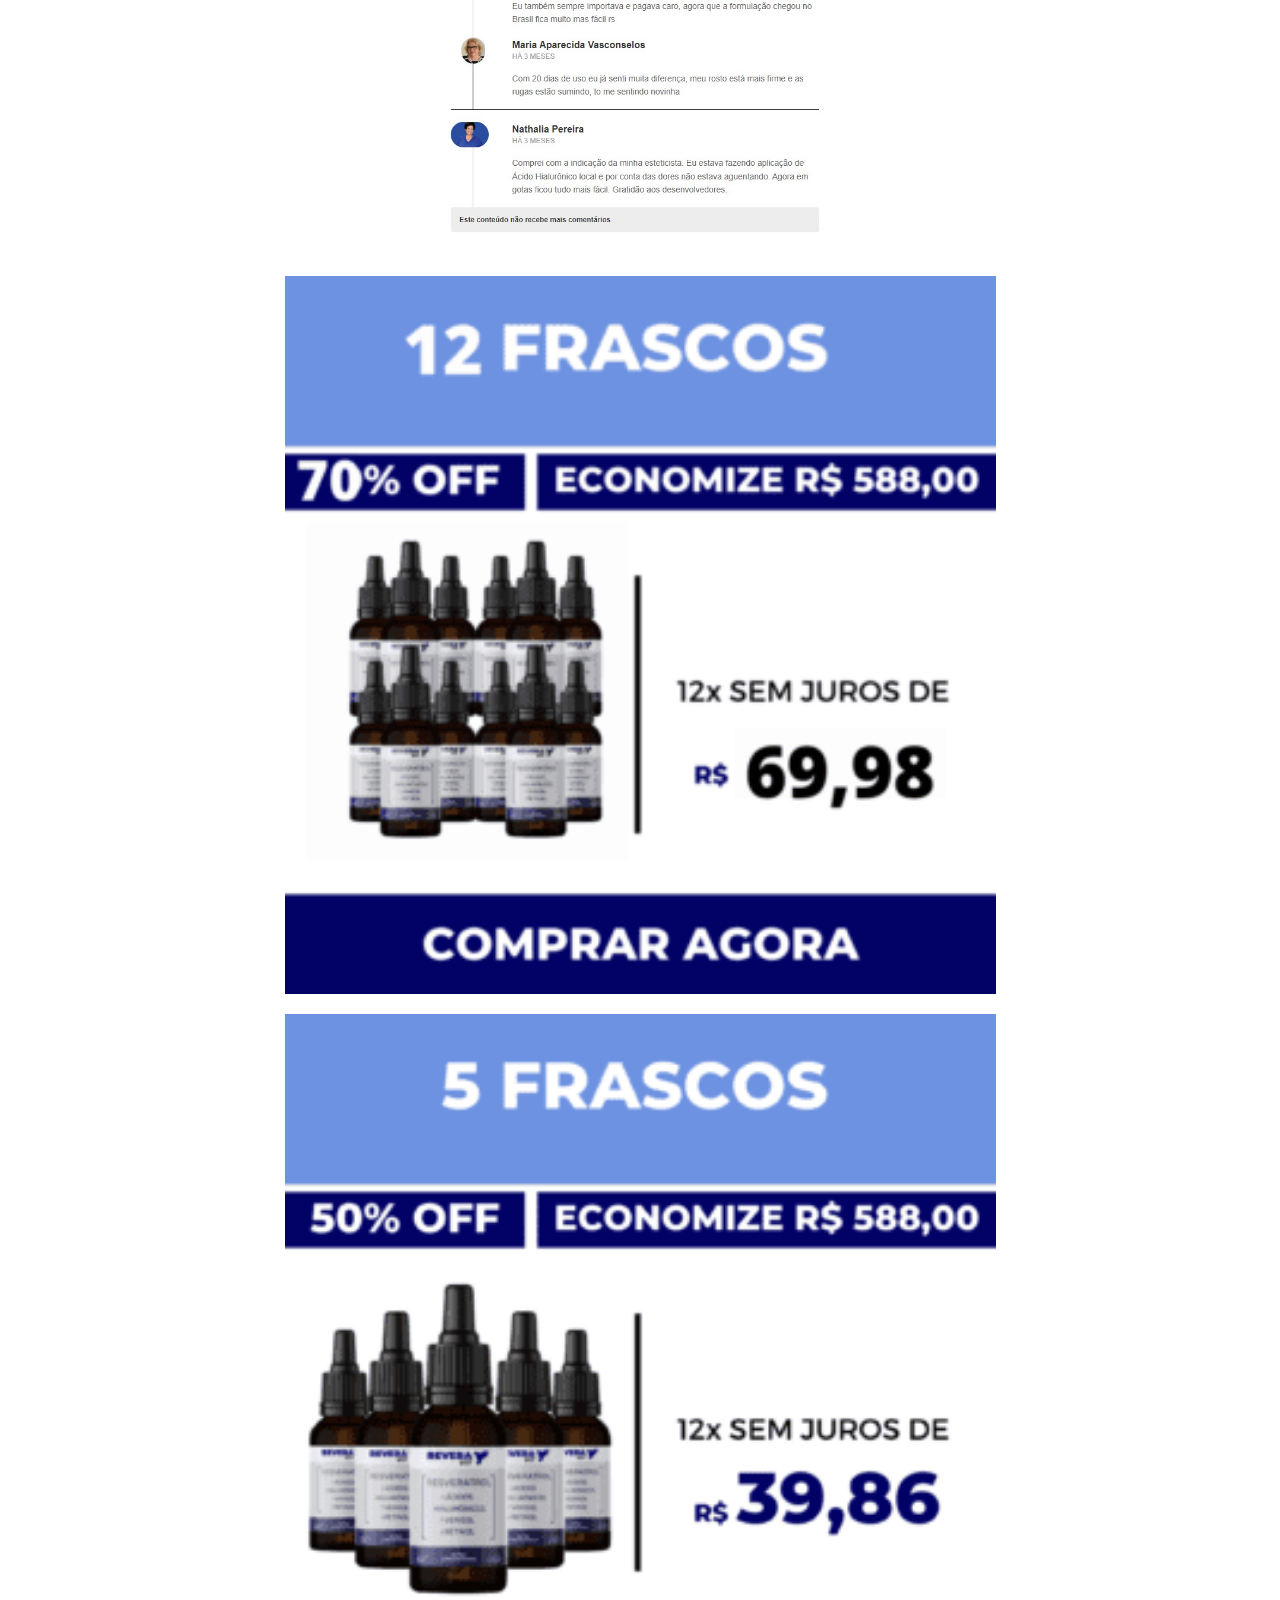
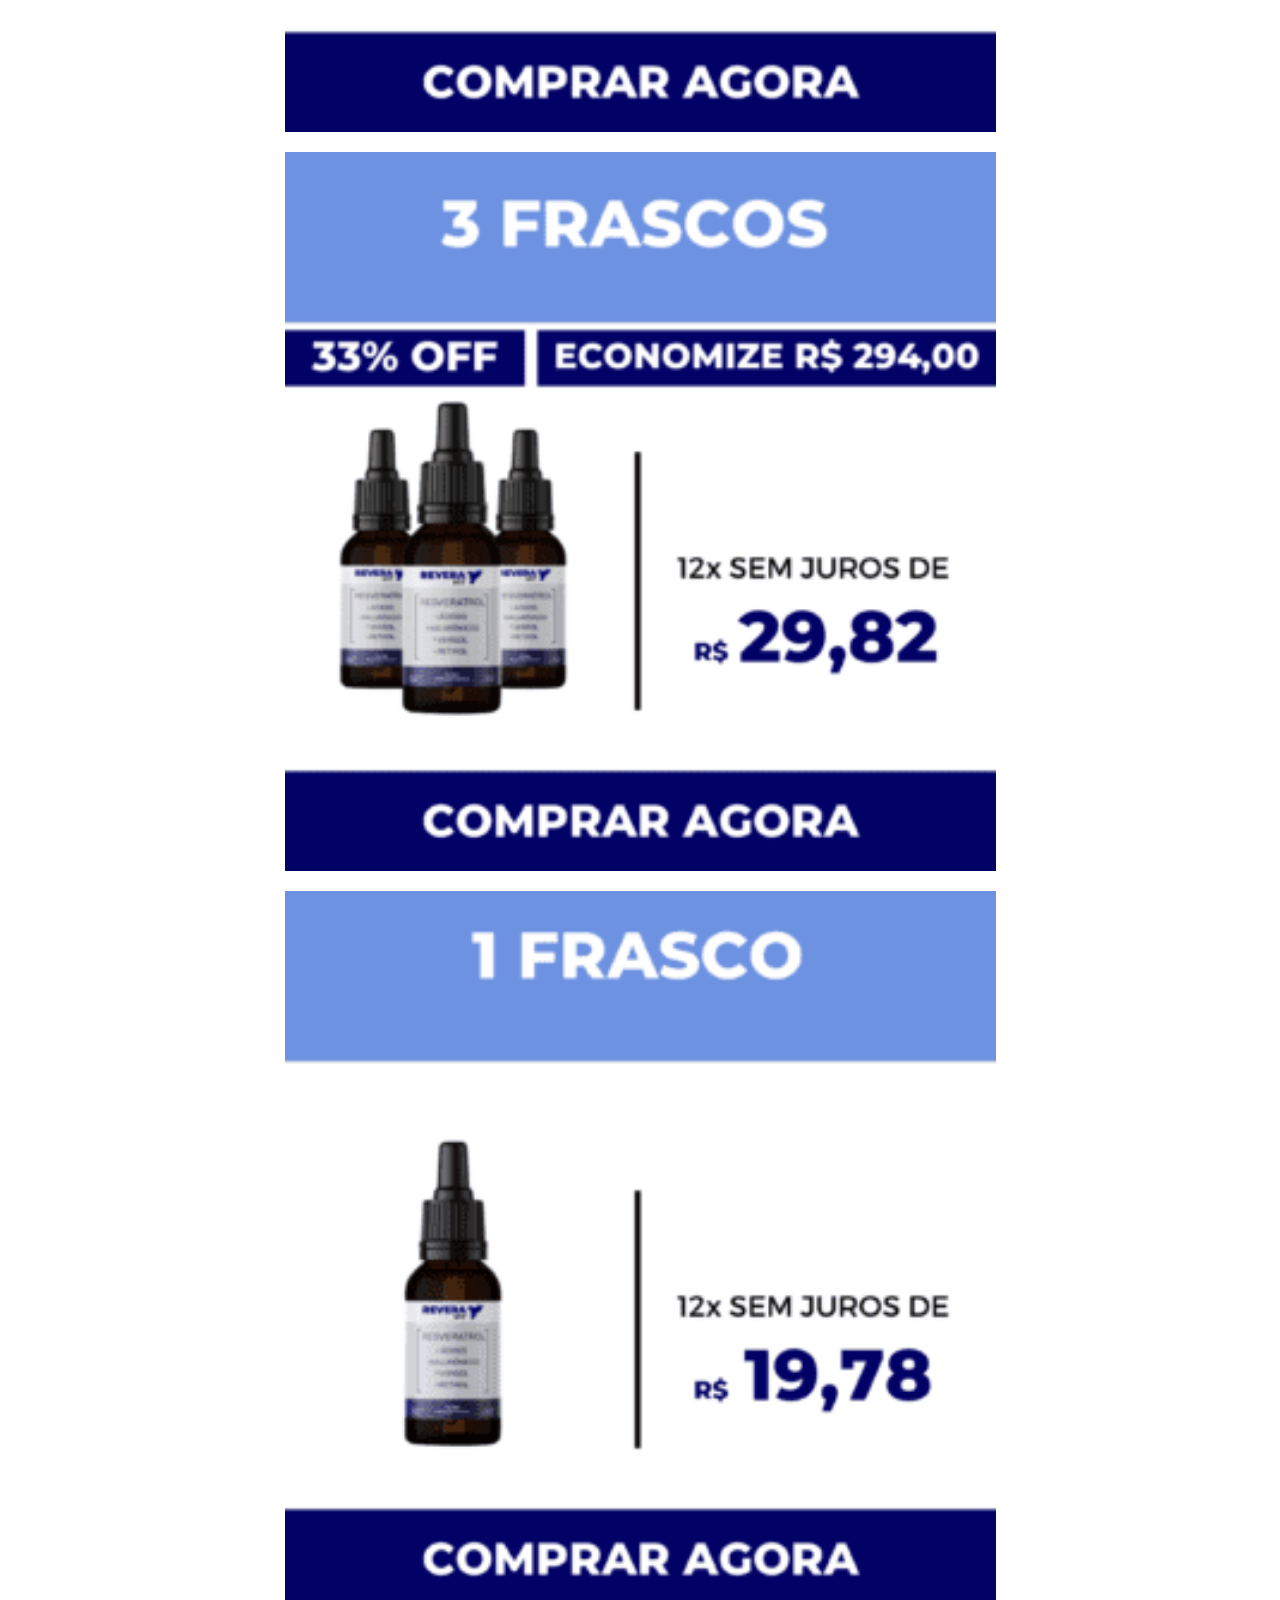
==== commit 5db43e93: "Update index.html" ====
--- a/g1/index.html
+++ b/g1/index.html
@@ -422,7 +422,7 @@
 					<h5 style="text-align: center;">Válida até hoje:</h5>
 					
 					<h4>EXPERIMENTE REVERAVIT EM 12X COM ATÉ 75% DE DESCONTO!</h4>
-					<a href="https://blog-bemestarnatural.online/" style="text-decoration:none"><font color="red"><h1>ÚLTIMAS UNIDADES COM DESCONTO</h1></font></a>
+					<a href="https://blog-bemestarnatural.online/" style="text-decoration:none"><font color="red"><h1 style="text-align: center;">ÚLTIMAS UNIDADES COM DESCONTO</h1></font></a>
 					<img src="img/anvisa.png" class="img-fluid" alt="img">
 						<a href="https://blog-bemestarnatural.online/" class="cta">COMPRE AGORA</a>
 					<!-- CTA !-->
--- a/g1/assets/style.css
+++ b/g1/assets/style.css
@@ -82,8 +82,8 @@
 	margin: 20px 0 30px 0;
 }
 section.materia h3 {
-    font-size: 20px;
-    font-weight: 900;
+    color: #7c7c7c;
+    font-size: 18px;
 }
 section.materia h2 {
     font-size: 20px;
@@ -153,17 +153,16 @@
     padding: 20px 0;
 }
 a.cta {
-    background: #7c7c7c;
-    font-size: 20px;;
+    background: #41ce16;
     clear: both;
     display: block;
     text-align: center;
     color: #ffffff !important;
-    font-weight: 900;
+    font-weight: 700;
     text-decoration: none;
     padding: 15px 0;
     margin: 30px auto;
-    width: 50%;
+    width: 23%;
 	border-radius: 10px 10px 10px 10px;
 	-moz-border-radius: 10px 10px 10px 10px;
 	-webkit-border-radius: 10px 10px 10px 10px;
